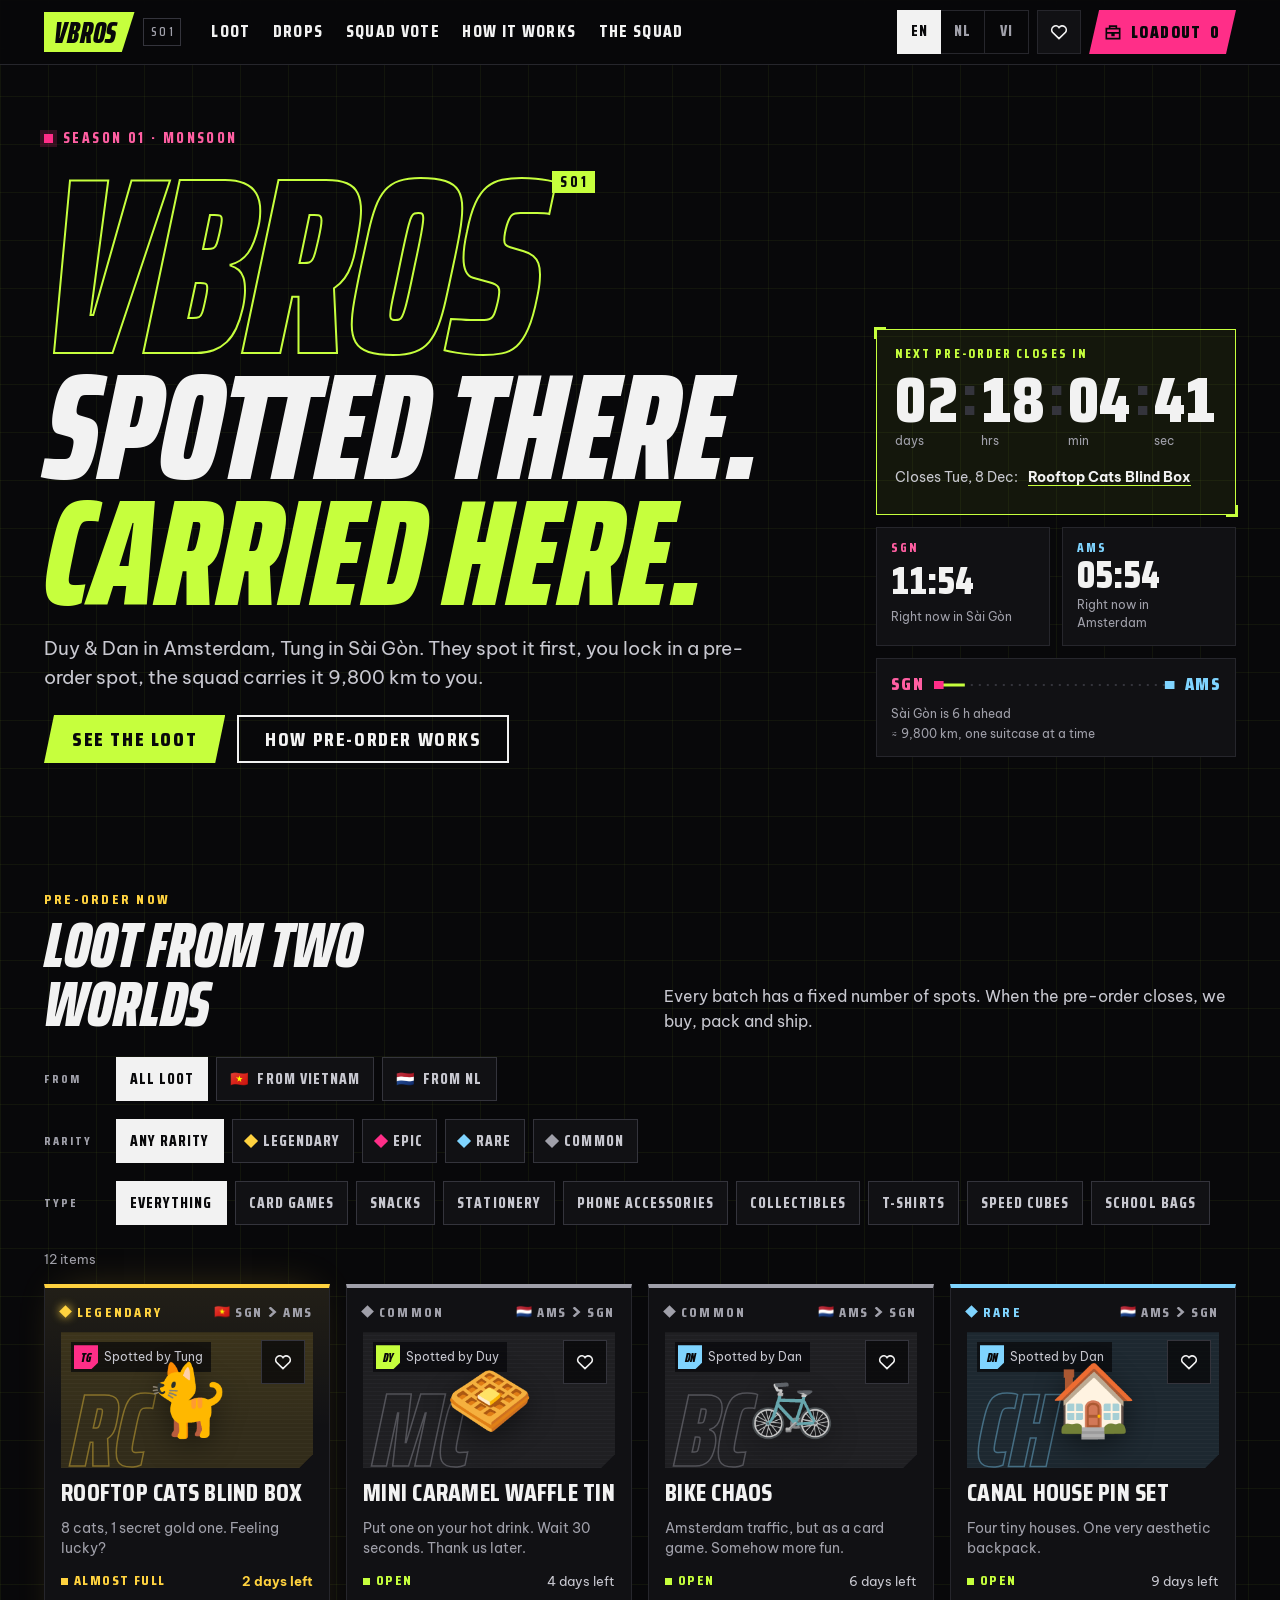
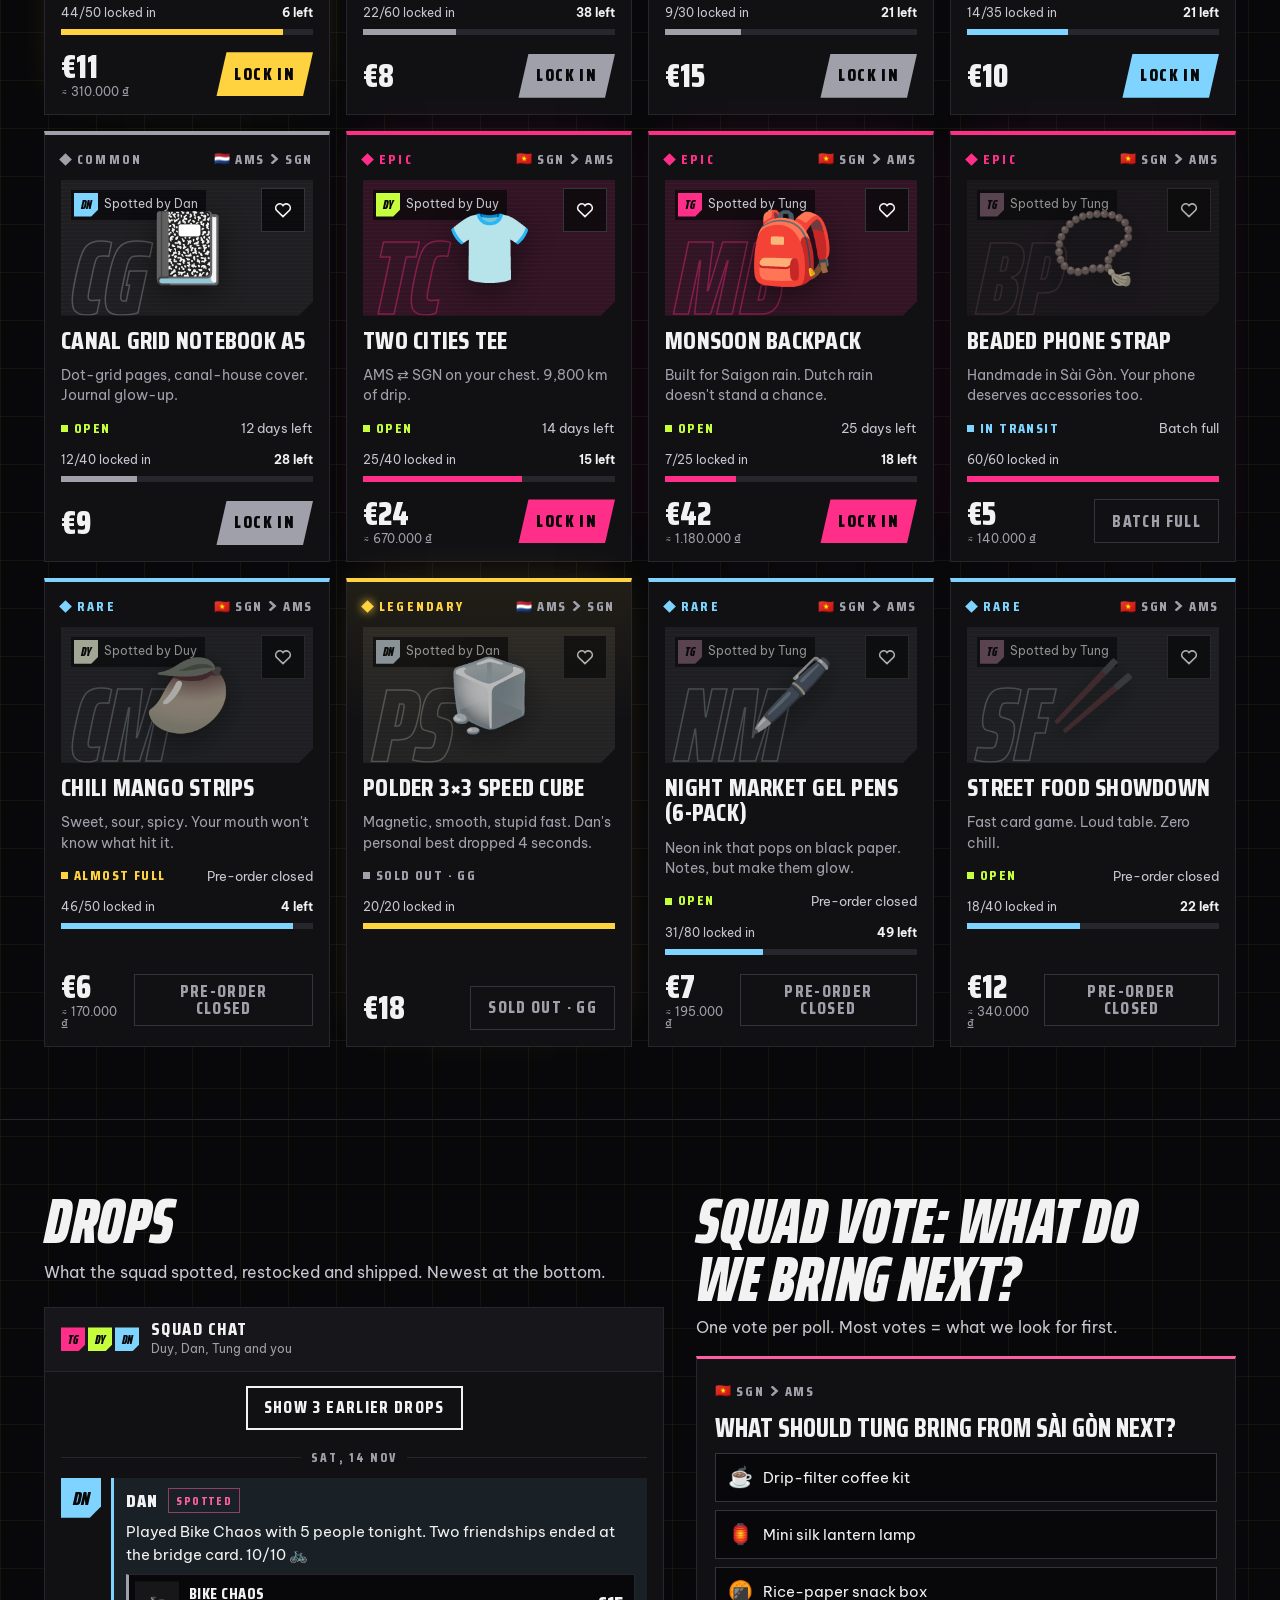
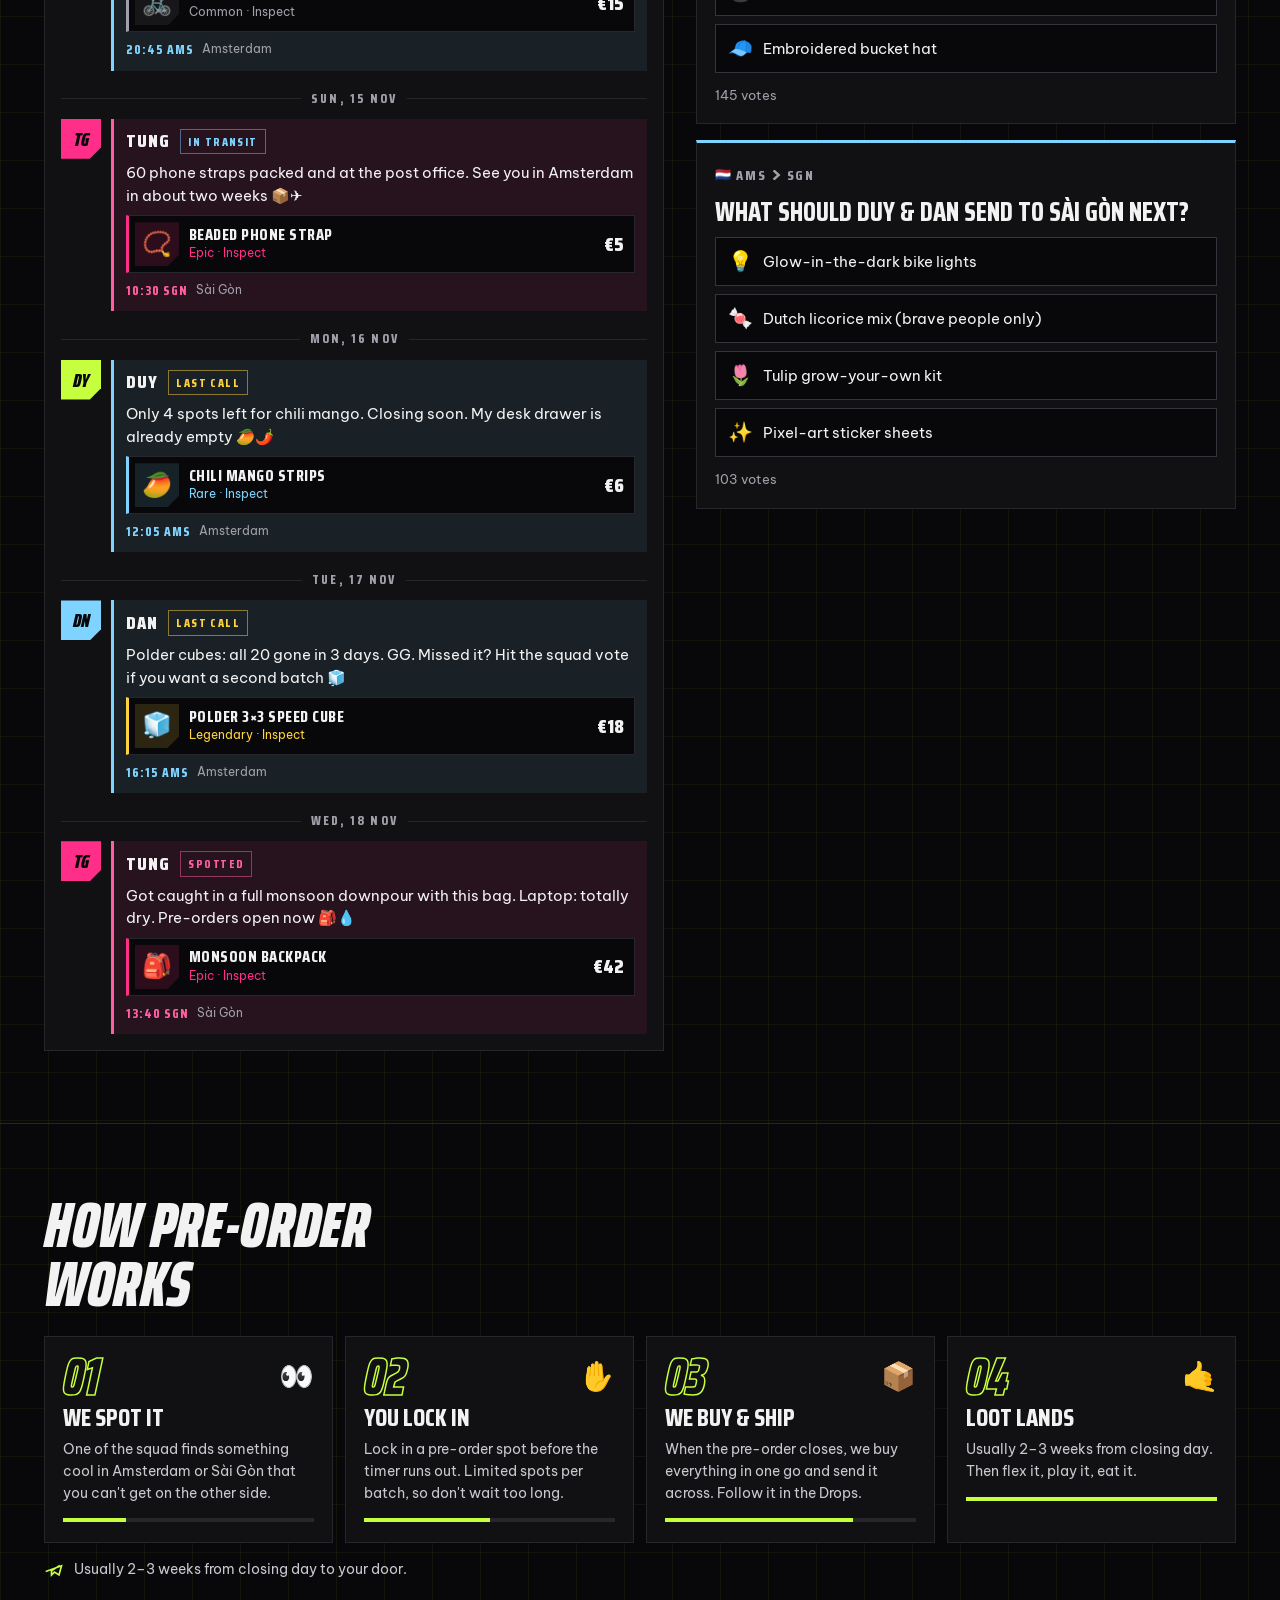
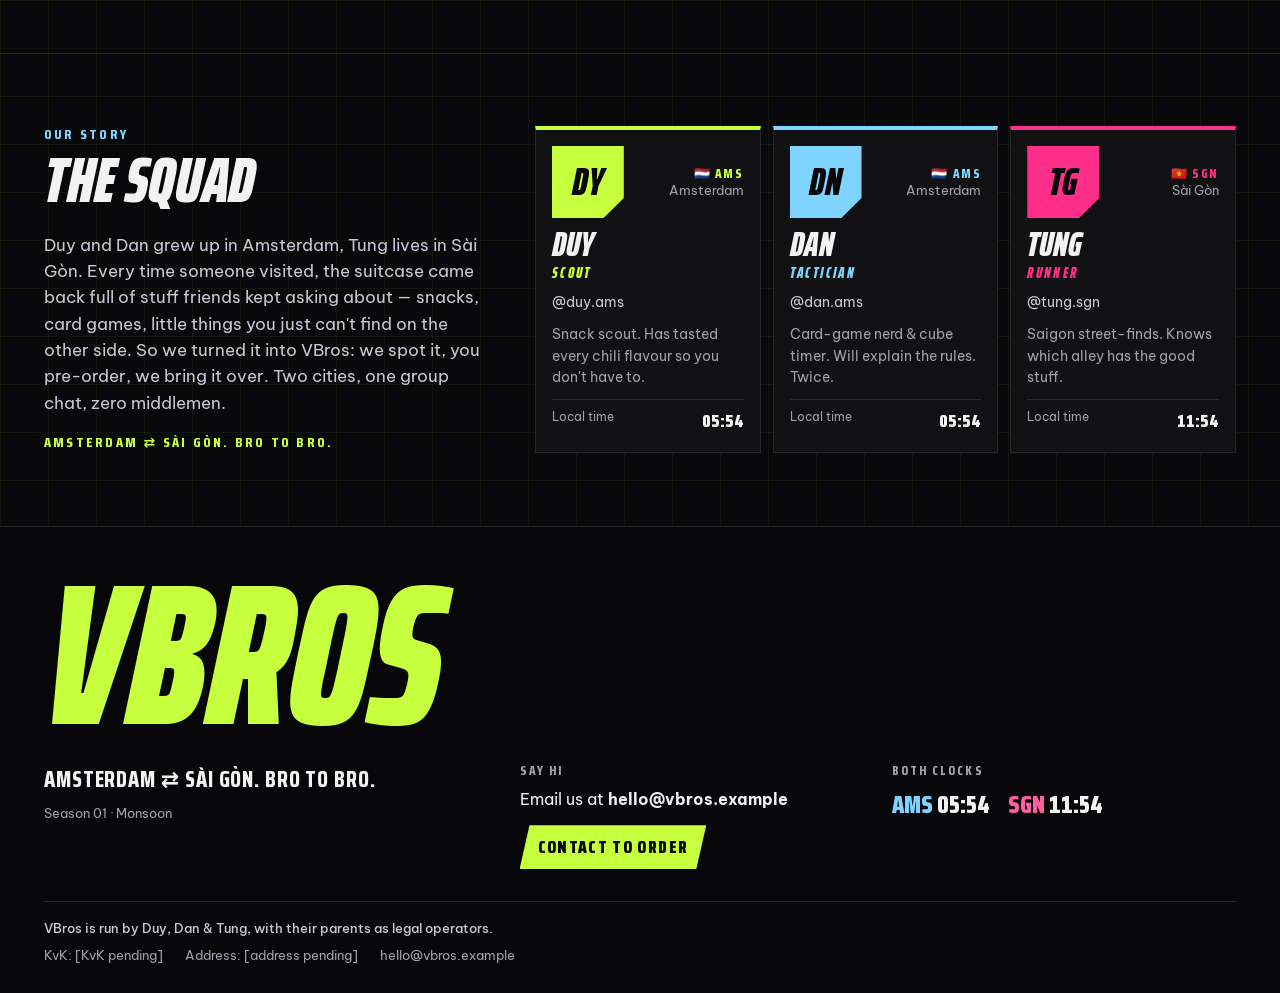
==== index.html @ ea18e2bb "VBros v2 preview site (Season Pass look) Single-page pre-order shop + drop feed + squad vote, EN/NL/" ====
<!doctype html>
<html lang="en">
<head>
<meta charset="utf-8">
<meta name="viewport" content="width=device-width, initial-scale=1">
<title>VBros — Spotted there. Carried here.</title>
<meta name="description" content="VBros: pre-order loot from Amsterdam and Sài Gòn. Bro to bro.">
<meta name="theme-color" content="#08080A">
<style>
/* ---------------------------------------------------------------------
   FONTS — embedded subsets (Latin + Vietnamese), no external requests.
   "Saira Condensed" = Saira variable font (google/fonts, OFL) instanced
   at width 75 (= Condensed): 600 / 800 / 900 upright + 900 real italic.
   Be Vietnam Pro 400 / 500 / 700 (google/fonts, OFL).
   --------------------------------------------------------------------- */
@font-face{font-family:"Saira Condensed";src:url([data-uri]) format("woff2");font-weight:600;font-style:normal;font-display:swap}
@font-face{font-family:"Saira Condensed";src:url([data-uri]) format("woff2");font-weight:800;font-style:normal;font-display:swap}
@font-face{font-family:"Saira Condensed";src:url([data-uri]) format("woff2");font-weight:900;font-style:normal;font-display:swap}
@font-face{font-family:"Saira Condensed";src:url([data-uri]) format("woff2");font-weight:900;font-style:italic;font-display:swap}
@font-face{font-family:"Be Vietnam Pro";src:url([data-uri]) format("woff2");font-weight:400;font-style:normal;font-display:swap}
@font-face{font-family:"Be Vietnam Pro";src:url([data-uri]) format("woff2");font-weight:500;font-style:normal;font-display:swap}
@font-face{font-family:"Be Vietnam Pro";src:url([data-uri]) format("woff2");font-weight:700;font-style:normal;font-display:swap}


/* ---------------------------------------------------------------------
   TOKENS — "Season Pass" HUD look
   --------------------------------------------------------------------- */
:root {
  --bg: #08080A;
  --panel: #111114;
  --panel-2: #17171B;
  --line: #26262C;
  --line-2: #34343C;
  --tx: #F2F2F2;
  --tx-2: #C8C8D0;
  --mut: #A0A0AA;
  --lime: #C6FF3D;
  --lime-2: #E4FF9E;
  --pink: #FF2E88;
  --pink-2: #FF5FA2;
  --sky: #7FD4FF;
  --yel: #FFD23F;
  /* rarity */
  --r-common: #A0A0AA;
  --r-rare: #7FD4FF;
  --r-epic: #FF2E88;
  --r-legendary: #FFD23F;
  /* cities */
  --sgn: #FF5FA2;
  --ams: #7FD4FF;

  --disp: "Saira Condensed", "Arial Narrow", "Roboto Condensed", system-ui, sans-serif;
  --body: "Be Vietnam Pro", system-ui, -apple-system, "Segoe UI", sans-serif;

  --cut: polygon(0 0, 100% 0, 100% calc(100% - 14px), calc(100% - 14px) 100%, 0 100%);
  --slant: polygon(10px 0, 100% 0, calc(100% - 10px) 100%, 0 100%);
  --wrap: 1240px;
  --pad: clamp(16px, 4vw, 24px);
}

/* ---------------------------------------------------------------------
   BASE
   --------------------------------------------------------------------- */
*, *::before, *::after { box-sizing: border-box; }
html { -webkit-text-size-adjust: 100%; scroll-behavior: smooth; scroll-padding-top: 120px; }
body {
  margin: 0; background-color: var(--bg); color: var(--tx);
  font-family: var(--body); font-size: 16px; line-height: 1.55;
  font-synthesis: none; /* never fake bold/italic */
  background-image:
    linear-gradient(rgba(198,255,61,.05) 1px, transparent 1px),
    linear-gradient(90deg, rgba(198,255,61,.05) 1px, transparent 1px);
  background-size: 48px 48px;
  overflow-x: hidden;
}
img, svg { display: block; max-width: 100%; }
h1, h2, h3, h4, p, ul, ol, figure { margin: 0; }
ul, ol { padding: 0; list-style: none; }
a { color: var(--lime); }
a:hover { color: var(--lime-2); }
button, input, select, textarea { font: inherit; color: inherit; }
button { cursor: pointer; }
[hidden] { display: none !important; }
:focus-visible { outline: 3px solid var(--lime); outline-offset: 3px; }
.sr-only { position: absolute !important; width: 1px; height: 1px; padding: 0; margin: -1px; overflow: hidden; clip: rect(0,0,0,0); white-space: nowrap; border: 0; }
.wrap { max-width: var(--wrap); margin: 0 auto; padding-left: var(--pad); padding-right: var(--pad); }
.ico { width: 20px; height: 20px; fill: none; stroke: currentColor; stroke-width: 2; stroke-linecap: square; stroke-linejoin: miter; flex: none; }
.emoji { font-family: "Apple Color Emoji", "Segoe UI Emoji", "Noto Color Emoji", sans-serif; font-style: normal; }

.disp { font-family: var(--disp); font-weight: 900; font-style: italic; text-transform: uppercase; line-height: .92; letter-spacing: -.005em; }
.lbl { font-family: var(--disp); font-weight: 800; font-size: 14px; letter-spacing: .16em; text-transform: uppercase; line-height: 1.2; }
.muted { color: var(--mut); }
.small { font-size: 13px; color: var(--mut); }

.skip { position: absolute; left: 12px; top: -60px; z-index: 100; background: var(--lime); color: var(--bg); padding: 10px 14px; font-family: var(--disp); font-weight: 800; text-transform: uppercase; letter-spacing: .08em; text-decoration: none; }
.skip:focus { top: 12px; }

/* ---------------------------------------------------------------------
   BUTTONS — slanted cut corners
   --------------------------------------------------------------------- */
.btn {
  --b: var(--lime); --bt: var(--bg);
  display: inline-flex; align-items: center; justify-content: center; gap: 8px;
  min-height: 48px; padding: 12px 28px; border: 0;
  background: var(--b); color: var(--bt); text-decoration: none;
  font-family: var(--disp); font-weight: 900; font-size: 20px; line-height: 1; letter-spacing: .08em; text-transform: uppercase;
  clip-path: var(--slant);
  transition: background-color .15s, transform .1s;
}
.btn:hover { background: var(--lime-2); color: var(--bt); }
.btn:active { transform: translateY(1px); }
.btn:focus-visible { clip-path: none; outline: 3px solid var(--tx); outline-offset: 3px; }
.btn--ghost { background: transparent; color: var(--tx); box-shadow: inset 0 0 0 2px var(--tx); clip-path: none; font-weight: 800; }
.btn--ghost:hover { background: var(--tx); color: var(--bg); }
.btn--pink { --b: var(--pink); }
.btn--pink:hover { background: var(--pink-2); }
.btn--sm { min-height: 44px; padding: 9px 18px; font-size: 17px; }
.btn--block { width: 100%; }
.btn[disabled] { background: transparent; color: var(--mut); box-shadow: inset 0 0 0 1px var(--line-2); clip-path: none; cursor: not-allowed; font-weight: 800; }
.btn.slap { animation: slap .32s ease-out; }
@keyframes slap { 0% { transform: scale(1); } 40% { transform: scale(.94) skewX(-4deg); } 100% { transform: scale(1); } }

.linkbtn { background: none; border: 0; padding: 4px 0; min-height: 44px; min-width: 44px; color: var(--tx-2); text-decoration: underline; text-underline-offset: 3px; font-size: 14px; }
.linkbtn:hover { color: var(--lime); }

.iconbtn { position: relative; display: inline-grid; place-items: center; width: 44px; height: 44px; padding: 0; border: 1px solid var(--line); background: var(--panel); color: var(--tx); }
.iconbtn:hover { border-color: var(--tx-2); }
.iconbtn .ico { width: 20px; height: 20px; }
.badge { position: absolute; top: -7px; right: -7px; min-width: 20px; height: 20px; padding: 0 5px; display: grid; place-items: center; background: var(--lime); color: var(--bg); font-family: var(--disp); font-weight: 900; font-size: 13px; line-height: 1; }
.badge[data-n="0"] { display: none; }
.badge.bump { animation: bump .35s ease-out; }
@keyframes bump { 40% { transform: scale(1.35); } }

/* ---------------------------------------------------------------------
   HEADER
   --------------------------------------------------------------------- */
.hdr { position: sticky; top: 0; z-index: 20; background: rgba(8,8,10,.92); border-bottom: 1px solid var(--line); -webkit-backdrop-filter: blur(8px); backdrop-filter: blur(8px); }
.hdr__row { display: flex; align-items: center; gap: 12px; min-height: 64px; }
.logo { display: flex; align-items: center; gap: 8px; min-height: 44px; text-decoration: none; color: var(--tx); flex: none; }
.logo__mark { background: var(--lime); color: var(--bg); font-family: var(--disp); font-weight: 900; font-style: italic; font-size: 30px; line-height: 1; padding: 6px 18px 4px 10px; clip-path: polygon(0 0, 100% 0, 86% 100%, 0 100%); letter-spacing: .01em; }
.logo__s { font-family: var(--disp); font-weight: 600; font-size: 13px; letter-spacing: .2em; color: var(--mut); border: 1px solid var(--line-2); padding: 3px 5px 2px 7px; }
.logo:hover { color: var(--tx); }
.logo:hover .logo__mark { background: var(--lime-2); }
.nav { display: none; gap: 10px; margin-left: 12px; font-family: var(--disp); font-weight: 800; font-size: 17px; letter-spacing: .08em; text-transform: uppercase; }
.nav a, .subnav a { display: inline-block; color: var(--tx); text-decoration: none; padding: 11px 6px 9px; border-bottom: 3px solid transparent; white-space: nowrap; }
.nav a:hover, .subnav a:hover { color: var(--lime); border-bottom-color: var(--lime); }
.tools { margin-left: auto; display: flex; align-items: center; gap: 8px; }
.lang { display: flex; }
.lang button { min-width: 44px; height: 44px; padding: 0 8px; border: 1px solid var(--line); background: transparent; color: var(--mut); font-family: var(--disp); font-weight: 800; font-size: 15px; letter-spacing: .06em; }
.lang button + button { border-left: 0; }
.lang button[aria-pressed="true"] { background: var(--tx); color: var(--bg); border-color: var(--tx); }
.lang button:hover:not([aria-pressed="true"]) { color: var(--tx); }
.loadout { position: relative; display: inline-flex; align-items: center; gap: 8px; height: 44px; padding: 0 16px 0 14px; border: 0; background: var(--pink); color: var(--bg); font-family: var(--disp); font-weight: 900; font-size: 17px; letter-spacing: .08em; text-transform: uppercase; clip-path: var(--slant); }
.loadout:hover { background: var(--pink-2); }
.loadout:focus-visible { clip-path: none; outline: 3px solid var(--tx); outline-offset: 3px; }
.loadout__lbl { display: none; }
.loadout__n { min-width: 1ch; font-variant-numeric: tabular-nums; }
.subnav { display: flex; gap: 8px; overflow-x: auto; padding: 0 calc(var(--pad) - 6px); border-top: 1px solid var(--line); font-family: var(--disp); font-weight: 800; font-size: 15px; letter-spacing: .08em; text-transform: uppercase; scrollbar-width: none; }
.subnav::-webkit-scrollbar { display: none; }
.subnav a { display: inline-block; padding: 11px 6px 9px; }
@media (max-width: 419px) { .logo__s { display: none; } .hdr__row { gap: 8px; } .tools { gap: 4px; } .lang button { min-width: 44px; padding: 0 4px; } .loadout { padding: 0 12px 0 12px; } .logo__mark { font-size: 27px; } }
@media (max-width: 374px) { .lang button { min-width: 38px; } }
@media (max-width: 359px) { .logo__mark { font-size: 24px; padding: 6px 14px 4px 8px; } .lang button { min-width: 34px; padding: 0 4px; font-size: 14px; } .iconbtn { width: 40px; } .loadout { padding: 0 10px; gap: 6px; } }
@media (min-width: 520px) { .loadout__lbl { display: inline; } }
@media (min-width: 1080px) { .nav { display: flex; } .subnav { display: none; } }

/* ---------------------------------------------------------------------
   HERO
   --------------------------------------------------------------------- */
.hero { position: relative; padding: clamp(28px, 6vw, 64px) 0 clamp(36px, 6vw, 56px); overflow: hidden; }
.hero__grid { display: grid; gap: 32px; align-items: end; }
.hero__main { position: relative; min-width: 0; display: flex; flex-direction: column; gap: 18px; }
.season { display: inline-flex; align-items: center; gap: 10px; color: var(--pink-2); font-size: 15px; }
.season__dot { width: 9px; height: 9px; background: var(--pink); flex: none; box-shadow: 0 0 0 4px rgba(255,46,136,.18); }
.hero__mark {
  position: relative; display: block; width: fit-content; margin: 4px 0 0; padding-right: .06em;
  font-family: var(--disp); font-weight: 900; font-style: italic; line-height: .78; letter-spacing: -.01em;
  font-size: clamp(104px, 34vw, 250px);
  color: transparent; -webkit-text-stroke: 2px var(--lime);
  user-select: none;
}
.hero__mark::after { /* small HUD tag glued to the wordmark */
  content: "S01"; position: absolute; top: .12em; left: calc(100% - .2em);
  font-size: 15px; font-style: normal; font-weight: 800; letter-spacing: .2em; line-height: 1;
  -webkit-text-stroke: 0; color: var(--bg); background: var(--lime); padding: 4px 6px 3px 8px;
}
.hero h1 { font-size: clamp(52px, 16.5vw, 150px); line-height: .84; margin-top: -0.12em; position: relative; }
.hero h1 span { display: block; }
.hero h1 .l2 { color: var(--lime); }
:lang(vi) .hero h1 { font-size: clamp(44px, 14.5vw, 116px); line-height: 1.14; margin-top: .1em; } /* room for stacked accents (Ầ, Ề) */
.hero__sub { max-width: 56ch; font-size: clamp(16px, 2.2vw, 19px); color: var(--tx-2); }
.hero__cta { display: flex; flex-wrap: wrap; gap: 12px; margin-top: 4px; }

/* HUD */
.hud { min-width: 0; display: grid; gap: 12px; }
.hud__box { position: relative; border: 1px solid var(--lime); background: rgba(198,255,61,.06); padding: 16px 18px 14px; display: grid; gap: 6px; }
.hud__box::before, .hud__box::after { content: ""; position: absolute; width: 12px; height: 12px; border: 3px solid var(--lime); }
.hud__box::before { top: -3px; left: -3px; border-right: 0; border-bottom: 0; }
.hud__box::after { bottom: -3px; right: -3px; border-left: 0; border-top: 0; }
.hud__lbl { color: var(--lime); font-size: 13px; }
.cd { display: flex; align-items: flex-start; gap: 4px; font-family: var(--disp); font-weight: 900; font-variant-numeric: tabular-nums; }
.cd__seg { display: grid; justify-items: start; }
.cd__n { font-size: clamp(46px, 13vw, 64px); line-height: 1; letter-spacing: .01em; }
.cd__u { font-family: var(--body); font-weight: 400; font-size: 12px; color: var(--mut); letter-spacing: 0; text-transform: lowercase; }
.cd__sep { font-size: clamp(40px, 11vw, 56px); line-height: 1; color: var(--line-2); }
.hud__for { display: flex; flex-wrap: wrap; align-items: center; gap: 4px 10px; font-size: 14px; color: var(--tx-2); }
.hud__for button { background: none; border: 0; padding: 0; min-height: 44px; color: var(--tx); font-weight: 700; text-decoration: underline; text-decoration-color: var(--lime); text-underline-offset: 3px; text-align: left; }
.hud__for button:hover { color: var(--lime); }
.clocks { display: grid; grid-template-columns: 1fr 1fr; gap: 12px; }
.clock { border: 1px solid var(--line); background: var(--panel); padding: 12px 14px; display: grid; gap: 0; }
.clock__code { font-size: 13px; }
.clock__t { font-family: var(--disp); font-weight: 900; font-size: 38px; line-height: 1.05; font-variant-numeric: tabular-nums; }
.clock__city { font-size: 12px; color: var(--mut); }
.clock--sgn .clock__code { color: var(--sgn); }
.clock--ams .clock__code { color: var(--ams); }
.route { border: 1px solid var(--line); background: var(--panel); padding: 12px 14px; display: grid; gap: 6px; }
.route__row { display: flex; align-items: center; gap: 10px; font-family: var(--disp); font-weight: 900; font-size: 18px; letter-spacing: .08em; }
.route svg { flex: 1; height: 16px; min-width: 0; overflow: visible; }
.route__pkt { animation: pkt 3.2s linear infinite; }
@keyframes pkt { from { stroke-dashoffset: 26; } to { stroke-dashoffset: -206; } }
.route__note { font-size: 12px; color: var(--mut); display: flex; flex-wrap: wrap; justify-content: space-between; gap: 2px 12px; }

@media (min-width: 960px) {
  .hero__grid { grid-template-columns: minmax(0, 1fr) 360px; gap: 48px; }
  .hud { padding-bottom: 6px; }
}

/* ---------------------------------------------------------------------
   SECTIONS
   --------------------------------------------------------------------- */
.sec { padding: clamp(40px, 7vw, 72px) 0; }
.sec + .sec { border-top: 1px solid var(--line); }
.sec__head { display: flex; flex-wrap: wrap; align-items: end; justify-content: space-between; gap: 10px 24px; margin-bottom: 22px; }
.sec__head h2 { font-size: clamp(40px, 8vw, 64px); max-width: 18ch; }
.sec__head p { max-width: 52ch; color: var(--tx-2); }
.sec__kicker { display: block; margin-bottom: 8px; }
:lang(vi) .sec__head h2 { line-height: 1.16; padding-top: .14em; }
:lang(vi) .card__title, :lang(vi) .step h3, :lang(vi) .line__name, :lang(vi) .player__name { line-height: 1.15; }

/* ---------------------------------------------------------------------
   FILTERS
   --------------------------------------------------------------------- */
.filters { display: grid; gap: 10px; margin-bottom: 18px; }
.frow { display: flex; align-items: center; gap: 8px; overflow-x: auto; padding: 2px 2px 6px; margin: 0 -2px; scrollbar-width: thin; scrollbar-color: var(--line-2) transparent; }
.frow__lbl { flex: none; color: var(--mut); font-size: 12px; min-width: 56px; }
@media (min-width: 640px) { .vis { height: 158px; } .frow__lbl { min-width: 64px; } }
.fbtn { flex: none; display: inline-flex; align-items: center; gap: 7px; min-height: 44px; padding: 6px 13px; border: 1px solid var(--line-2); background: var(--panel); color: var(--tx-2); font-family: var(--disp); font-weight: 800; font-size: 15px; letter-spacing: .07em; text-transform: uppercase; white-space: nowrap; }
.fbtn:hover { color: var(--tx); border-color: var(--mut); }
.fbtn[aria-pressed="true"] { background: var(--tx); border-color: var(--tx); color: var(--bg); }
.fbtn__gem { width: 10px; height: 10px; background: var(--rc, var(--mut)); transform: rotate(45deg); flex: none; }
.fbtn[data-r][aria-pressed="true"] { background: var(--rc); border-color: var(--rc); }
.fbtn[data-r][aria-pressed="true"] .fbtn__gem { background: var(--bg); }
.count { color: var(--mut); font-size: 13px; margin: 0 0 14px; }

/* ---------------------------------------------------------------------
   LOOT CARDS
   --------------------------------------------------------------------- */
.r-common { --rc: var(--r-common); --rt: rgba(160,160,170,.10); --rg: transparent; }
.r-rare { --rc: var(--r-rare); --rt: rgba(127,212,255,.12); --rg: transparent; }
.r-epic { --rc: var(--r-epic); --rt: rgba(255,46,136,.14); --rg: rgba(255,46,136,.16); }
.r-legendary { --rc: var(--r-legendary); --rt: rgba(255,210,63,.14); --rg: rgba(255,210,63,.22); }

.grid { display: grid; gap: 16px; grid-template-columns: repeat(auto-fill, minmax(min(100%, 272px), 1fr)); }
.card { position: relative; min-width: 0; display: flex; flex-direction: column; gap: 12px; padding: 16px; background: var(--panel); border: 1px solid var(--line); border-top: 4px solid var(--rc); box-shadow: 0 -10px 40px -18px var(--rg); }
.card.r-legendary { background: linear-gradient(180deg, rgba(255,210,63,.07), transparent 140px), var(--panel); }
.card__hd { display: flex; justify-content: space-between; align-items: center; gap: 8px; }
.tier { display: inline-flex; align-items: center; gap: 7px; color: var(--rc); font-size: 14px; }
.tier__gem { width: 9px; height: 9px; background: var(--rc); transform: rotate(45deg); }
.r-legendary .tier__gem { box-shadow: 0 0 10px var(--rc); }
.route-tag { display: inline-flex; align-items: center; gap: 5px; color: var(--mut); font-size: 14px; letter-spacing: .12em; }
.route-tag .ico { width: 10px; height: 10px; stroke-width: 3; }
.route-tag .emoji { font-size: 13px; letter-spacing: 0; }

.vis { position: relative; height: 136px; background: var(--rt); display: grid; place-items: center; clip-path: var(--cut); overflow: hidden; }
.vis::before { /* faint scanlines inside the slot */
  content: ""; position: absolute; inset: 0; background: repeating-linear-gradient(0deg, rgba(255,255,255,.025) 0 1px, transparent 1px 4px); pointer-events: none;
}
.vis__code { position: absolute; left: 10px; bottom: -14px; font-family: var(--disp); font-weight: 900; font-style: italic; font-size: 104px; line-height: 1; color: transparent; -webkit-text-stroke: 1.5px var(--rc); opacity: .4; pointer-events: none; }
.vis__emoji { position: relative; font-size: 70px; line-height: 1; filter: drop-shadow(0 8px 14px rgba(0,0,0,.45)); }
.vis__spot { position: absolute; left: 10px; top: 10px; display: inline-flex; align-items: center; gap: 6px; font-size: 12px; color: var(--tx-2); background: rgba(8,8,10,.72); padding: 3px 8px 3px 3px; }
.heart { position: absolute; top: 8px; right: 8px; width: 44px; height: 44px; display: grid; place-items: center; padding: 0; border: 1px solid var(--line-2); background: rgba(8,8,10,.78); color: var(--tx); }
.heart:hover { color: var(--pink-2); border-color: var(--pink-2); }
.heart[aria-pressed="true"] { color: var(--pink); border-color: var(--pink); }
.heart[aria-pressed="true"] .ico { fill: currentColor; }
.heart.slap { animation: bump .35s ease-out; }

.mono { display: inline-grid; place-items: center; width: 24px; height: 24px; background: var(--mc, var(--lime)); color: var(--bg); font-family: var(--disp); font-weight: 900; font-style: italic; font-size: 13px; line-height: 1; clip-path: polygon(0 0, 100% 0, 100% 72%, 72% 100%, 0 100%); flex: none; }
.mono--md { width: 40px; height: 40px; font-size: 20px; }
.mono--lg { width: 72px; height: 72px; font-size: 38px; }
.m-duy { --mc: var(--lime); } .m-dan { --mc: var(--sky); } .m-tung { --mc: var(--pink); }

.card__title { font-family: var(--disp); font-weight: 800; font-size: 25px; line-height: 1.02; text-transform: uppercase; letter-spacing: .01em; }
.card__title button { background: none; border: 0; padding: 0; text-align: left; color: var(--tx); font: inherit; text-transform: inherit; letter-spacing: inherit; }
.card__title button:hover { color: var(--rc); }
.card__title button::after { content: ""; position: absolute; inset: 0; z-index: 0; } /* whole card opens the modal */
.card .vis { z-index: 1; cursor: pointer; } /* clip-path makes .vis its own stacking context: lift it above the stretched title link */
.card .btn { position: relative; z-index: 1; }
.card__hype { font-size: 14px; color: var(--mut); line-height: 1.45; }
.statline { display: flex; justify-content: space-between; align-items: center; gap: 8px; font-size: 13px; color: var(--tx-2); }
.st { display: inline-flex; align-items: center; gap: 6px; font-family: var(--disp); font-weight: 800; font-size: 14px; letter-spacing: .1em; text-transform: uppercase; }
.st::before { content: ""; width: 7px; height: 7px; background: currentColor; }
.st--open { color: var(--lime); }
.st--almost { color: var(--yel); }
.st--shipping { color: var(--sky); }
.st--soldout { color: var(--mut); }
.left--soon { color: var(--yel); font-weight: 700; }
.bar { height: 6px; background: var(--line); position: relative; }
.bar__f { position: absolute; inset: 0 auto 0 0; background: var(--rc, var(--lime)); }
.spots { display: grid; gap: 6px; }
.spots__txt { display: flex; justify-content: space-between; gap: 8px; font-size: 12px; color: var(--tx-2); }
.spots__txt b { color: var(--tx); font-weight: 700; }
.card__buy { margin-top: auto; display: flex; justify-content: space-between; align-items: center; gap: 10px; padding-top: 4px; }
.price { display: grid; line-height: 1; }
.price__eur { font-family: var(--disp); font-weight: 900; font-size: 32px; line-height: 1; }
.price__vnd { font-size: 12px; color: var(--mut); margin-top: 3px; }
.card .btn:not([disabled]) { --b: var(--rc); }
.card .btn:not([disabled]):hover { filter: brightness(1.12); background: var(--rc); }
.card.is-out .vis { filter: grayscale(.85); opacity: .7; }
.empty-grid { grid-column: 1 / -1; padding: 28px; border: 1px dashed var(--line-2); color: var(--tx-2); }

/* ---------------------------------------------------------------------
   DROPS (squad chat, HUD style) + POLLS
   --------------------------------------------------------------------- */
.duo { display: grid; gap: 40px; }
@media (min-width: 980px) { .duo { grid-template-columns: minmax(0, 1.15fr) minmax(0, 1fr); gap: 32px; align-items: start; } #polls { position: sticky; top: 90px; } }
.pane { background: var(--panel); border: 1px solid var(--line); }
.pane__hd { display: flex; align-items: center; gap: 12px; padding: 12px 16px; border-bottom: 1px solid var(--line); background: var(--panel-2); }
.pane__hd .mono + .mono { margin-left: 3px; }
.pane__title { font-family: var(--disp); font-weight: 800; font-size: 18px; letter-spacing: .08em; text-transform: uppercase; line-height: 1.1; }
.pane__sub { font-size: 12px; color: var(--mut); }
.feed { padding: 8px 16px 16px; display: grid; gap: 10px; }
.daysep { display: flex; align-items: center; gap: 10px; color: var(--mut); font-family: var(--disp); font-weight: 800; font-size: 13px; letter-spacing: .16em; text-transform: uppercase; padding-top: 8px; }
.daysep::before, .daysep::after { content: ""; flex: 1; height: 1px; background: var(--line); }
.msg { display: grid; grid-template-columns: 40px minmax(0, 1fr); gap: 10px; align-items: start; }
.msg__body { border-left: 3px solid var(--cc); background: var(--ct); padding: 10px 12px; display: grid; gap: 8px; min-width: 0; }
.msg--sgn { --cc: var(--sgn); --ct: rgba(255,46,136,.09); }
.msg--ams { --cc: var(--ams); --ct: rgba(127,212,255,.08); }
.msg__meta { display: flex; flex-wrap: wrap; align-items: center; gap: 4px 10px; }
.msg__who { font-family: var(--disp); font-weight: 900; font-size: 18px; letter-spacing: .06em; text-transform: uppercase; line-height: 1; }
.tagchip { font-family: var(--disp); font-weight: 800; font-size: 12px; letter-spacing: .12em; text-transform: uppercase; padding: 3px 7px 2px; border: 1px solid var(--line-2); color: var(--tx-2); }
.tag--just-landed { color: var(--lime); border-color: rgba(198,255,61,.5); }
.tag--last-call { color: var(--yel); border-color: rgba(255,210,63,.5); }
.tag--spotted { color: var(--pink-2); border-color: rgba(255,95,162,.5); }
.tag--restock, .tag--shipping { color: var(--sky); border-color: rgba(127,212,255,.45); }
.msg__text { font-size: 15px; line-height: 1.5; overflow-wrap: anywhere; }
.msg__when { font-size: 12px; color: var(--mut); display: flex; flex-wrap: wrap; gap: 2px 8px; }
.msg__when b { font-family: var(--disp); font-weight: 800; font-size: 13px; letter-spacing: .08em; color: var(--cc); }
.feed__more { text-align: center; padding-top: 6px; }
.mini { display: grid; grid-template-columns: 44px minmax(0, 1fr) auto; align-items: center; gap: 10px; width: 100%; text-align: left; padding: 6px 10px 6px 6px; background: var(--bg); border: 1px solid var(--line); border-left: 3px solid var(--rc); color: var(--tx); }
.mini:hover { border-color: var(--rc); }
.mini__vis { width: 44px; height: 44px; display: grid; place-items: center; background: var(--rt); font-size: 24px; clip-path: polygon(0 0, 100% 0, 100% 74%, 74% 100%, 0 100%); }
.mini__txt { display: grid; min-width: 0; }
.mini__name { font-family: var(--disp); font-weight: 800; font-size: 16px; letter-spacing: .03em; text-transform: uppercase; line-height: 1.15; overflow: hidden; overflow-wrap: break-word; display: -webkit-box; -webkit-box-orient: vertical; -webkit-line-clamp: 2; }
.mini__go { font-size: 12px; color: var(--rc); }
.mini__price { font-family: var(--disp); font-weight: 900; font-size: 20px; }

.polls { display: grid; gap: 16px; }
.poll { padding: 18px; display: grid; gap: 12px; border-top: 3px solid var(--pc, var(--pink)); }
.poll[data-dir="VN"] { --pc: var(--sgn); }
.poll[data-dir="NL"] { --pc: var(--ams); }
.poll__q { font-family: var(--disp); font-weight: 800; font-size: 26px; line-height: 1.05; text-transform: uppercase; }
:lang(vi) .poll__q { line-height: 1.15; }
.poll__opts { display: grid; gap: 8px; }
.opt { position: relative; display: grid; grid-template-columns: auto minmax(0, 1fr) auto; align-items: center; gap: 10px; min-height: 48px; padding: 8px 12px; background: var(--bg); border: 1px solid var(--line-2); color: var(--tx); text-align: left; overflow: hidden; }
.opt:hover:not([aria-disabled="true"]) { border-color: var(--lime); }
.opt[aria-disabled="true"] { cursor: default; }
.opt__bar { position: absolute; left: 0; bottom: 0; height: 4px; width: 0; background: var(--line-2); transition: width .7s cubic-bezier(.2,.8,.2,1); }
.opt.is-mine { border-color: var(--lime); }
.opt.is-mine .opt__bar { background: var(--lime); }
.opt__emoji { font-size: 20px; position: relative; }
.opt__label { position: relative; font-size: 15px; }
.opt__pct { position: relative; font-family: var(--disp); font-weight: 900; font-size: 20px; opacity: 0; }
.is-voted .opt__pct { opacity: 1; }
.opt.is-mine .opt__pct { color: var(--lime); }
.opt__mine { font-size: 12px; color: var(--lime); }
.poll__foot { display: flex; flex-wrap: wrap; justify-content: space-between; gap: 4px 12px; font-size: 13px; color: var(--mut); }
.poll__thanks { color: var(--lime); font-weight: 700; }
.poll__intro { color: var(--tx-2); margin: -8px 0 16px; max-width: 52ch; }

/* ---------------------------------------------------------------------
   HOW IT WORKS (a real sequence → numbered)
   --------------------------------------------------------------------- */
.steps { display: grid; gap: 12px; counter-reset: s; }
@media (min-width: 640px) { .steps { grid-template-columns: repeat(2, minmax(0, 1fr)); } }
@media (min-width: 1040px) { .steps { grid-template-columns: repeat(4, minmax(0, 1fr)); } }
.step { position: relative; background: var(--panel); border: 1px solid var(--line); padding: 18px 18px 20px; display: grid; gap: 8px; align-content: start; }
.step__top { display: flex; align-items: center; justify-content: space-between; }
.step__n { font-family: var(--disp); font-weight: 900; font-style: italic; font-size: 54px; line-height: .8; color: transparent; -webkit-text-stroke: 1.5px var(--lime); }
.step__emoji { font-size: 28px; }
.step h3 { font-family: var(--disp); font-weight: 800; font-size: 24px; text-transform: uppercase; line-height: 1.05; }
.step p { font-size: 14px; color: var(--tx-2); }
.step .bar { margin-top: 6px; height: 4px; }
.steps-note { margin-top: 16px; display: flex; align-items: center; gap: 10px; color: var(--tx-2); font-size: 14px; }
.steps-note .ico { color: var(--lime); }

/* ---------------------------------------------------------------------
   SQUAD
   --------------------------------------------------------------------- */
.squad { display: grid; gap: 28px; }
@media (min-width: 980px) { .squad { grid-template-columns: minmax(0, .9fr) minmax(0, 1.4fr); gap: 40px; align-items: start; } }
.story__text { color: var(--tx-2); font-size: 17px; max-width: 58ch; }
.story__sig { margin-top: 18px; display: inline-flex; align-items: center; gap: 10px; color: var(--lime); }
.players { display: grid; gap: 12px; }
@media (min-width: 640px) { .players { grid-template-columns: repeat(3, minmax(0, 1fr)); } }
.player { position: relative; background: var(--panel); border: 1px solid var(--line); border-top: 4px solid var(--mc); padding: 16px; display: grid; gap: 10px; align-content: start; }
.player__hd { display: flex; justify-content: space-between; align-items: center; gap: 8px; }
.player__city { display: grid; justify-items: end; text-align: right; font-size: 13px; color: var(--mut); line-height: 1.35; }
.player__city b { font-family: var(--disp); font-weight: 800; letter-spacing: .12em; color: var(--mc); }
.player__name { font-family: var(--disp); font-weight: 900; font-style: italic; font-size: 34px; line-height: .95; text-transform: uppercase; }
.player__role { color: var(--mc); display: block; font-size: 15px; margin-top: 4px; font-weight: 900; }
.player__handle { font-size: 14px; color: var(--tx-2); }
.player__bio { font-size: 14px; color: var(--mut); }
.player__time { display: flex; justify-content: space-between; font-size: 12px; color: var(--mut); border-top: 1px solid var(--line); padding-top: 8px; }
.player__time b { font-family: var(--disp); font-weight: 900; font-size: 18px; color: var(--tx); font-variant-numeric: tabular-nums; }

/* ---------------------------------------------------------------------
   FOOTER
   --------------------------------------------------------------------- */
.ftr { border-top: 1px solid var(--line); background: rgba(8,8,10,.94); padding: 48px 0 28px; }
.ftr__mark { font-family: var(--disp); font-weight: 900; font-style: italic; font-size: clamp(80px, 22vw, 200px); line-height: .8; color: var(--lime); letter-spacing: -.01em; }
.ftr__grid { display: grid; gap: 28px; margin-top: 28px; }
@media (min-width: 820px) { .ftr__grid { grid-template-columns: 1.3fr 1fr 1fr; } }
.ftr h3 { margin-bottom: 8px; color: var(--mut); font-size: 13px; }
.ftr__tag { font-family: var(--disp); font-weight: 800; font-size: 22px; text-transform: uppercase; letter-spacing: .04em; }
.ftr__clock { display: flex; gap: 18px; font-family: var(--disp); font-weight: 900; font-size: 24px; font-variant-numeric: tabular-nums; }
.ftr__clock .c-sgn { color: var(--sgn); } .ftr__clock .c-ams { color: var(--ams); }
.ftr__legal { margin-top: 32px; padding-top: 16px; border-top: 1px solid var(--line); display: flex; flex-wrap: wrap; gap: 6px 22px; font-size: 13px; color: var(--mut); }
.ftr__legal strong { color: var(--tx-2); font-weight: 500; flex-basis: 100%; }
.mail { color: var(--tx); font-weight: 700; overflow-wrap: anywhere; }

/* ---------------------------------------------------------------------
   LAYERS (drawers + modals)
   --------------------------------------------------------------------- */
.layer { position: fixed; inset: 0; z-index: 50; display: none; }
.layer.is-open { display: block; }
.layer__scrim { position: absolute; inset: 0; background: rgba(4,4,6,.78); animation: fade .2s ease-out; }
@keyframes fade { from { opacity: 0; } }
.drawer { position: absolute; top: 0; right: 0; bottom: 0; width: min(440px, 100%); display: flex; flex-direction: column; background: var(--panel); border-left: 1px solid var(--line); border-top: 4px solid var(--pink); animation: slidein .25s cubic-bezier(.2,.8,.2,1); }
#L-wish .drawer { border-top-color: var(--pink-2); }
@keyframes slidein { from { transform: translateX(40px); opacity: 0; } }
.modal { position: absolute; left: 50%; top: 50%; transform: translate(-50%, -50%); width: min(920px, calc(100% - 24px)); max-height: calc(100% - 24px); display: flex; flex-direction: column; background: var(--panel); border: 1px solid var(--line); border-top: 4px solid var(--lime); animation: pop .22s cubic-bezier(.2,.8,.2,1); }
.modal--narrow { width: min(560px, calc(100% - 24px)); }
@keyframes pop { from { opacity: 0; transform: translate(-50%, calc(-50% + 14px)); } }
@media (max-width: 640px) {
  .modal { left: 0; right: 0; top: auto; bottom: 0; transform: none; width: 100%; max-height: 94%; animation: up .25s cubic-bezier(.2,.8,.2,1); }
  @keyframes up { from { transform: translateY(30px); opacity: 0; } }
}
.panel__head { display: flex; justify-content: space-between; align-items: center; gap: 12px; padding: 14px 16px; border-bottom: 1px solid var(--line); }
.panel__head h2 { font-size: 34px; }
:lang(vi) .panel__head h2 { line-height: 1.16; }
.panel__body { flex: 1; overflow-y: auto; padding: 16px; overscroll-behavior: contain; }
.panel__foot { padding: 14px 16px 18px; border-top: 1px solid var(--line); display: grid; gap: 10px; }

/* product modal */
.pm { display: grid; }
@media (min-width: 760px) { .pm { grid-template-columns: minmax(0, 1fr) minmax(0, 1.1fr); } }
.pm .vis { height: 100%; min-height: 240px; clip-path: none; }
.pm .vis__emoji { font-size: 120px; }
.pm .vis__code { font-size: 200px; bottom: -30px; }
.pm__info { padding: 18px; display: grid; gap: 12px; align-content: start; }
.pm__top { display: flex; justify-content: space-between; align-items: center; gap: 8px; }
.pm__name { font-size: clamp(36px, 7vw, 52px); }
:lang(vi) .pm__name { line-height: 1.16; }
.pm__hype { color: var(--rc); font-weight: 700; }
.pm__desc { color: var(--tx-2); font-size: 15px; }
.pm__row { display: flex; flex-wrap: wrap; justify-content: space-between; align-items: end; gap: 12px; }
.pm__actions { display: flex; flex-wrap: wrap; gap: 10px; }
.pm__spotted { display: flex; align-items: center; gap: 10px; padding-top: 12px; border-top: 1px solid var(--line); font-size: 14px; }
.closes { display: flex; flex-wrap: wrap; justify-content: space-between; gap: 2px 12px; font-size: 13px; color: var(--tx-2); }
.note { padding: 10px 12px; background: rgba(198,255,61,.07); border-left: 3px solid var(--lime); font-size: 14px; color: var(--tx-2); }
.note--sky { background: rgba(127,212,255,.08); border-left-color: var(--sky); }
.note--yel { background: rgba(255,210,63,.08); border-left-color: var(--yel); }

/* cart lines */
.line { display: grid; grid-template-columns: 52px minmax(0, 1fr) auto; gap: 6px 12px; padding: 12px 0; border-bottom: 1px solid var(--line); align-items: start; }
.line .mini__vis { width: 52px; height: 52px; font-size: 28px; }
.line__name { font-family: var(--disp); font-weight: 800; font-size: 19px; text-transform: uppercase; line-height: 1.05; }
.line__meta { font-size: 12px; color: var(--mut); margin-top: 3px; display: flex; flex-wrap: wrap; gap: 4px 10px; align-items: center; }
.line__price { font-family: var(--disp); font-weight: 900; font-size: 20px; }
.line__ctrl { grid-column: 2 / -1; display: flex; flex-wrap: wrap; justify-content: space-between; align-items: center; gap: 8px; }
.qty { display: inline-flex; border: 1px solid var(--line-2); }
.qty button { width: 44px; height: 44px; border: 0; background: var(--bg); font-size: 20px; line-height: 1; }
.qty button:hover:not(:disabled) { background: var(--line); }
.qty button:disabled { color: var(--line-2); cursor: not-allowed; }
.qty output { min-width: 40px; display: grid; place-items: center; font-family: var(--disp); font-weight: 900; font-size: 18px; border-left: 1px solid var(--line-2); border-right: 1px solid var(--line-2); }
.sum { display: grid; gap: 6px; }
.sum__row { display: flex; justify-content: space-between; gap: 12px; font-size: 14px; color: var(--tx-2); }
.sum__row--total { color: var(--tx); font-family: var(--disp); font-weight: 900; font-size: 24px; text-transform: uppercase; letter-spacing: .03em; padding-top: 6px; border-top: 1px solid var(--line); }
.emptyst { display: grid; justify-items: center; text-align: center; gap: 14px; padding: 28px 8px; color: var(--tx-2); }
.emptyst h3 { font-family: var(--disp); font-weight: 800; font-size: 24px; text-transform: uppercase; color: var(--tx); }
.emptyst svg { width: 100%; max-width: 220px; }

/* forms */
.co { display: grid; gap: 22px; }
@media (min-width: 820px) { .co { grid-template-columns: minmax(0, 1.4fr) minmax(0, 1fr); align-items: start; } .co__side { position: sticky; top: 0; } }
.form { display: grid; gap: 18px; }
.fset { border: 0; padding: 0; margin: 0; display: grid; gap: 10px; min-width: 0; }
.fset legend { font-family: var(--disp); font-weight: 800; font-size: 20px; text-transform: uppercase; letter-spacing: .06em; margin-bottom: 8px; padding: 0; color: var(--lime); }
.fields { display: grid; gap: 12px; }
@media (min-width: 520px) { .fields--2 { grid-template-columns: 1fr 1fr; } .f--wide { grid-column: 1 / -1; } }
.f { display: grid; gap: 5px; min-width: 0; }
.f label { font-size: 13px; font-weight: 500; color: var(--tx-2); }
.f input, .f select, .f textarea { width: 100%; min-height: 46px; padding: 10px 12px; background: var(--bg); border: 1px solid var(--line-2); border-radius: 0; color: var(--tx); font-size: 16px; }
.f textarea { min-height: 96px; resize: vertical; }
.f select { appearance: none; background-image: linear-gradient(45deg, transparent 50%, var(--tx-2) 50%), linear-gradient(135deg, var(--tx-2) 50%, transparent 50%); background-position: calc(100% - 18px) 50%, calc(100% - 13px) 50%; background-size: 5px 5px; background-repeat: no-repeat; padding-right: 36px; }
.f input:focus, .f select:focus, .f textarea:focus { outline: 2px solid var(--lime); outline-offset: 0; border-color: var(--lime); }
.f input[aria-invalid="true"] { border-color: var(--pink); }
.f__err { font-size: 13px; color: var(--pink-2); min-height: 0; }
.f__err:empty { display: none; }
.radios { display: grid; gap: 8px; }
.radio { display: grid; grid-template-columns: auto minmax(0, 1fr) auto; align-items: center; gap: 10px; padding: 10px 12px; border: 1px solid var(--line-2); background: var(--bg); cursor: pointer; }
.radio:has(input:checked) { border-color: var(--lime); background: rgba(198,255,61,.05); }
.radio input { accent-color: var(--lime); width: 18px; height: 18px; margin: 0; }
.radio__main { display: grid; }
.radio__main b { font-weight: 500; font-size: 15px; }
.radio__main small { font-size: 12px; color: var(--mut); }
.radio__price { font-family: var(--disp); font-weight: 900; font-size: 18px; }
.soon { font-family: var(--disp); font-weight: 800; font-size: 12px; letter-spacing: .12em; text-transform: uppercase; color: var(--yel); border: 1px solid rgba(255,210,63,.45); padding: 3px 7px 2px; }
.paygroup { display: grid; gap: 8px; }
.paygroup h4 { font-size: 13px; color: var(--mut); font-weight: 500; }
.co__side { background: var(--bg); border: 1px solid var(--line); padding: 16px; display: grid; gap: 12px; }
.co__side h3 { font-family: var(--disp); font-weight: 800; font-size: 20px; text-transform: uppercase; letter-spacing: .06em; }
.co__item { display: flex; justify-content: space-between; gap: 10px; font-size: 14px; padding: 4px 0; }
.preview-pill { display: inline-flex; align-self: start; justify-self: start; align-items: center; gap: 8px; padding: 5px 10px 4px; background: var(--yel); color: var(--bg); font-family: var(--disp); font-weight: 900; font-size: 15px; letter-spacing: .08em; text-transform: uppercase; clip-path: var(--slant); padding-left: 14px; padding-right: 14px; }
.parent { display: flex; gap: 10px; align-items: flex-start; padding: 10px 12px; border: 1px dashed var(--line-2); font-size: 14px; color: var(--tx-2); }
.parent .ico { color: var(--sky); margin-top: 2px; }

/* confirmation */
.conf { padding: 4px 18px 22px; display: grid; gap: 14px; justify-items: start; }
.conf h2 { font-size: clamp(40px, 9vw, 56px); }
.code { font-family: var(--disp); font-weight: 900; font-size: 30px; letter-spacing: .08em; color: var(--lime); }
.track { display: grid; grid-template-columns: repeat(4, minmax(0, 1fr)); gap: 4px; width: 100%; }
.track li { display: grid; gap: 6px; font-size: 12px; color: var(--mut); }
.track li::before { content: ""; height: 6px; background: var(--line); }
.track li.is-on { color: var(--lime); font-weight: 700; }
.track li.is-on::before { background: var(--lime); }

.toasts { position: fixed; left: 50%; top: 14px; transform: translateX(-50%); z-index: 80; display: grid; gap: 8px; width: max-content; max-width: calc(100% - 24px); pointer-events: none; }
.toast { display: flex; align-items: center; gap: 10px; background: var(--panel-2); color: var(--tx); border: 1px solid var(--line-2); border-left: 4px solid var(--lime); padding: 11px 16px; font-weight: 700; font-size: 14px; box-shadow: 0 12px 30px rgba(0,0,0,.55); animation: toast 2.6s ease forwards; }
.toast::before { content: ""; width: 8px; height: 8px; background: var(--lime); transform: rotate(45deg); flex: none; }
@keyframes toast { 0% { opacity: 0; transform: translateY(-10px); } 10%, 85% { opacity: 1; transform: none; } 100% { opacity: 0; } }

@media (prefers-reduced-motion: reduce) {
  html { scroll-behavior: auto; }
  *, *::before, *::after { animation: none !important; transition: none !important; }
}
</style>
</head>
<body>
<svg width="0" height="0" style="position:absolute" aria-hidden="true" focusable="false">
  <!-- UI icons: 2px square-cap strokes on a 24px grid -->
  <symbol id="i-heart" viewBox="0 0 24 24"><path d="M12 20 4.2 12.3A4.6 4.6 0 0 1 12 6.6a4.6 4.6 0 0 1 7.8 5.7Z"/></symbol>
  <symbol id="i-pack" viewBox="0 0 24 24"><path d="M4 8h16v12H4zM8 8V5h8v3M4 13h16M11 13v3h2v-3"/></symbol>
  <symbol id="i-x" viewBox="0 0 24 24"><path d="M6 6l12 12M18 6 6 18"/></symbol>
  <symbol id="i-chev" viewBox="0 0 12 12"><path d="M3 1.5 8 6l-5 4.5"/></symbol>
  <symbol id="i-swap" viewBox="0 0 24 24"><path d="M4 8h15l-4-4M20 16H5l4 4"/></symbol>
  <symbol id="i-plane" viewBox="0 0 24 24"><path d="M3 13.5 21 7l-3 11-5.5-3.5L9 18v-5l9-6"/></symbol>
  <symbol id="i-shield" viewBox="0 0 24 24"><path d="M12 3 5 6v6c0 4 3 7 7 9 4-2 7-5 7-9V6Z M9 12l2 2 4-4"/></symbol>
</svg>

<!-- =====================================================================
     VBROS DATA — pasted verbatim from content/data.js.
     Bros: THIS is the block to edit (products, drops, polls, texts).
     ===================================================================== -->
<script id="vbro-data">
/* =====================================================================
   VBROS DATA FILE  —  the ONE place for all products, drops, polls & texts
   (Season 01 · Monsoon  —  "Loot from two worlds")
   =====================================================================

   Hey bro 👋  This file is the brain of the website.
   Change something here, save, refresh the page — done.

   HOW THIS FILE WORKS
   -------------------
   • Everything lives inside  window.VBRO_DATA = { ... };
     (yes, the code name is still VBRO_DATA without the S — don't rename
      it, the website looks for exactly that name. The BRAND is VBros.)
   • It has 6 sections:  meta, founders, products, drops, polls, ui
   • Almost every text exists 3 times:  { en: "...", nl: "...", vi: "..." }
       en = English (default), nl = Dutch, vi = Vietnamese
     ALWAYS fill in all three. If you don't know one yet, copy the
     English text in there for now — better than leaving it empty.

   GOLDEN RULES (so the site doesn't break)
   ----------------------------------------
   1. Text goes between "double quotes". Need a quote inside? Use ’ or \"
   2. Every item in a list ends with a comma  ,   (the last one may too)
   3. Every {  needs a matching  }   and every [  a matching  ]
   4. Dates look like  "2026-12-01"  (year-month-day)
      Times look like  "2026-11-17T18:30:00+01:00"
        +01:00 = Amsterdam winter time,  +07:00 = Sài Gòn time
   5. Numbers (prices, votes, spots) have NO quotes:  12.5  not  "12.5"
      Use a dot for decimals: 4.95 (not 4,95)
   6. NO real brand names, logos or famous characters. Invent names!
   7. NO surnames, ages, photos or school names of the bros. Ever.
   8. NO names of real games or game characters either. We sound like a
      game, we don't copy one.

   GAME WORDS WE USE (so everyone writes the same thing)
   -----------------------------------------------------
   products = "loot"        cart = "Loadout"      add to cart = "Lock in"
   polls = "Squad vote"     founders = "The squad"    feed = "Drops"
   BUT: checkout, payment, legal, contact and the "ask a parent to pay"
   text stay in normal, plain words. Money stuff must be crystal clear.

   After editing, a grown-up (or you!) can test the file with:
     node -e "require('vm').runInNewContext(require('fs').readFileSync('content/data.js','utf8'),{window:{}})"
   No output = all good. An error message = look at the line it mentions.
   ===================================================================== */

window.VBRO_DATA = {

  /* -------------------------------------------------------------------
     META — general settings
     ------------------------------------------------------------------- */
  meta: {
    defaultLang: "en",          // "en", "nl" or "vi"
    languages: ["en", "nl", "vi"],
    currency: "EUR",
    // Rough exchange rate we use to calculate priceVND.
    // 1 EUR ≈ 28,000 VND → multiply EUR by 28000 and round to a nice number.
    eurToVnd: 28000,
    lastUpdated: "2026-11-18"
  },


  /* -------------------------------------------------------------------
     FOUNDERS — the three bros
     -------------------------------------------------------------------
     • id      : short code, lowercase, no spaces. Products & drops use it
                 in "spottedBy" / "author" to say who found / posted it.
     • name    : FIRST NAME ONLY
     • city    : where they live
     • flag    : "NL" or "VN"
     • handle  : their social handle
     • avatar  : no photos! the site draws an illustrated avatar from this
                 { emoji, bg }  (bg = colour word the site understands:
                 mint, lime, pink, sky, sun, peach, lilac, sand, coral, ink)
     • squadRole : their game role, 1–2 words, 3 languages.
                 The site shows it as  "Duy · Scout".
     • role    : one short line about their vibe, in 3 languages
     ------------------------------------------------------------------- */
  founders: [
    // ↓↓↓ EXAMPLE — copy this block to add a new founder ↓↓↓
    {
      id: "duy",
      name: "Duy",
      city: "Amsterdam",
      flag: "NL",
      handle: "@duy.ams",
      avatar: { emoji: "🍜", bg: "peach" },
      squadRole: { en: "Scout", nl: "Scout", vi: "Trinh sát" },
      role: {
        en: "Snack scout. Has tasted every chili flavour so you don't have to.",
        nl: "Snack-scout. Heeft elke chilismaak al geproefd, zodat jij dat niet hoeft.",
        vi: "Trùm săn snack. Đã thử hết mọi vị cay, để bạn khỏi phải liều."
      }
    },
    // ↑↑↑ end of example ↑↑↑
    {
      id: "dan",
      name: "Dan",
      city: "Amsterdam",
      flag: "NL",
      handle: "@dan.ams",
      avatar: { emoji: "🃏", bg: "lime" },
      squadRole: { en: "Tactician", nl: "Strateeg", vi: "Quân sư" },
      role: {
        en: "Card-game nerd & cube timer. Will explain the rules. Twice.",
        nl: "Kaartspel-nerd en cube-fanaat. Legt de regels uit. Twee keer.",
        vi: "Mọt game bài kiêm dân chơi cube. Giải thích luật hai lần mới chịu."
      }
    },
    {
      id: "tung",
      name: "Tung",
      city: "Sài Gòn",
      flag: "VN",
      handle: "@tung.sgn",
      avatar: { emoji: "🛵", bg: "mint" },
      squadRole: { en: "Runner", nl: "Runner", vi: "Shipper" },
      role: {
        en: "Saigon street-finds. Knows which alley has the good stuff.",
        nl: "Straatvondsten uit Saigon. Weet in welk steegje de goeie spullen liggen.",
        vi: "Chuyên săn đồ hay ngoài phố Sài Gòn. Hẻm nào có hàng xịn là biết liền."
      }
    }
  ],


  /* -------------------------------------------------------------------
     PRODUCTS — everything people can pre-order
     -------------------------------------------------------------------
     • id             : unique code, lowercase-with-dashes (never reuse one!)
     • name           : product name in 3 languages
     • category       : ONE of these exact words:
                        "card-games", "snacks", "stationery", "phone",
                        "collectibles", "tshirts", "cubes", "bags"
     • origin         : where WE BUY it
                        "VN" = bought in Vietnam, ships to NL/EU
                        "NL" = bought in the Netherlands, ships to VN
     • priceEUR       : price in euros (number, e.g. 12 or 12.5)
     • priceVND       : same price in đồng, just for reference
                        (priceEUR × 28000, rounded to a nice number)
     • preorderCloses : last day to pre-order, "YYYY-MM-DD"
     • spots          : { taken: how many are pre-ordered,
                          total: how many we can bring this batch }
     • status         : ONE of:
                        "open"     = pre-order open
                        "almost"   = almost full (use when ~80%+ taken)
                        "shipping" = batch is full & on its way to you
                        "soldout"  = gone, no more this batch
     • spottedBy      : founder id ("duy", "dan" or "tung")
     • rarity         : ONE of these exact words (the site gives each a
                        coloured frame + label, like loot in a game):
                        "common"    = easy to bring over, big batches,
                                      you'll probably see it again
                        "rare"      = hard to find on the other side,
                                      or a smaller batch
                        "epic"      = handmade / small workshop / few spots,
                                      not sure there's a next batch
                        "legendary" = super limited or a one-off find.
                                      Max 1–2 at a time, or it's not special!
                        Rarity is about how hard it is to GET, not about
                        the price. Rough mix: most common/rare, 3 epic,
                        1–2 legendary.
     • visual         : { emoji, bg } — we have no photos, so the site
                        shows a big emoji on a coloured card.
                        bg = mint, lime, pink, sky, sun, peach, lilac,
                             sand, coral, ink
     • hype           : one punchy line (3 languages)
     • description    : 2 short sentences (3 languages)
     ------------------------------------------------------------------- */
  products: [
    // ↓↓↓ EXAMPLE — copy this whole block (from { to },) to add a product ↓↓↓
    {
      id: "street-food-showdown",
      name: {
        en: "Street Food Showdown",
        nl: "Street Food Showdown",
        vi: "Đại Chiến Ăn Vặt"
      },
      category: "card-games",
      origin: "VN",
      priceEUR: 12,
      priceVND: 340000,
      preorderCloses: "2026-12-05",
      spots: { taken: 18, total: 40 },
      status: "open",
      spottedBy: "tung",
      rarity: "rare",
      visual: { emoji: "🥢", bg: "coral" },
      hype: {
        en: "Fast card game. Loud table. Zero chill.",
        nl: "Snel kaartspel. Luide tafel. Nul chill.",
        vi: "Game bài nhanh, bàn ồn, không ai chill nổi."
      },
      description: {
        en: "Build the best street-food stall before your friends steal your ingredients. Rounds take 10 minutes, so it's always 'one more game'.",
        nl: "Bouw de beste streetfoodkraam voordat je vrienden je ingrediënten jatten. Een potje duurt 10 minuten, dus het is altijd 'nog eentje dan'.",
        vi: "Dựng xe ăn vặt xịn nhất trước khi tụi bạn chôm hết nguyên liệu. Mỗi ván 10 phút nên lúc nào cũng 'thêm ván nữa thôi'."
      }
    },
    // ↑↑↑ end of example ↑↑↑

    {
      id: "bike-chaos",
      name: {
        en: "Bike Chaos",
        nl: "Fietschaos",
        vi: "Loạn Xe Đạp"
      },
      category: "card-games",
      origin: "NL",
      priceEUR: 15,
      priceVND: 420000,
      preorderCloses: "2026-12-12",
      spots: { taken: 9, total: 30 },
      status: "open",
      spottedBy: "dan",
      rarity: "common",
      visual: { emoji: "🚲", bg: "sky" },
      hype: {
        en: "Amsterdam traffic, but as a card game. Somehow more fun.",
        nl: "Amsterdams verkeer, maar dan als kaartspel. Op een of andere manier leuker.",
        vi: "Giao thông Amsterdam nhưng thành game bài. Vậy mà vui hơn."
      },
      description: {
        en: "Race across the city on the busiest bike lanes and block your friends at every bridge. Works with 2 to 6 players.",
        nl: "Race door de stad over de drukste fietspaden en blokkeer je vrienden bij elke brug. Te spelen met 2 tot 6 man.",
        vi: "Đua xe đạp qua những làn đường đông nhất thành phố, chặn bạn bè ở mỗi cây cầu. Chơi được từ 2 đến 6 người."
      }
    },

    {
      id: "chili-mango-strips",
      name: {
        en: "Chili Mango Strips",
        nl: "Chili-mangoreepjes",
        vi: "Xoài Sấy Muối Ớt"
      },
      category: "snacks",
      origin: "VN",
      priceEUR: 6,
      priceVND: 170000,
      preorderCloses: "2026-11-28",
      spots: { taken: 46, total: 50 },
      status: "almost",
      spottedBy: "duy",
      rarity: "rare",
      visual: { emoji: "🥭", bg: "sun" },
      hype: {
        en: "Sweet, sour, spicy. Your mouth won't know what hit it.",
        nl: "Zoet, zuur, pittig. Je mond weet niet wat 'm overkomt.",
        vi: "Chua, ngọt, cay đủ vị. Ăn một miếng là ghiền."
      },
      description: {
        en: "Chewy dried mango rolled in chili salt, straight from a family stall in Sài Gòn. One bag is 200 g, which is not enough, trust us.",
        nl: "Taaie gedroogde mango met chilizout, rechtstreeks van een familiekraam in Sài Gòn. Een zak is 200 gram, en dat is te weinig, geloof ons.",
        vi: "Xoài sấy dẻo lăn muối ớt, lấy thẳng từ sạp nhà làm ở Sài Gòn. Một bịch 200 g, mà nói thật là không đủ đâu."
      }
    },

    {
      id: "caramel-waffle-tin",
      name: {
        en: "Mini Caramel Waffle Tin",
        nl: "Blik mini-karamelwafels",
        vi: "Hộp Bánh Quế Caramel Mini"
      },
      category: "snacks",
      origin: "NL",
      priceEUR: 8,
      priceVND: 225000,
      preorderCloses: "2026-12-10",
      spots: { taken: 22, total: 60 },
      status: "open",
      spottedBy: "duy",
      rarity: "common",
      visual: { emoji: "🧇", bg: "sand" },
      hype: {
        en: "Put one on your hot drink. Wait 30 seconds. Thank us later.",
        nl: "Leg 'm op je warme drankje. Wacht 30 seconden. Je bedankt ons later wel.",
        vi: "Đặt một cái lên ly nóng, đợi 30 giây. Cảm ơn tụi mình sau nha."
      },
      description: {
        en: "Thin Dutch waffle cookies with a gooey caramel layer, in a tin that's too cute to throw away. Classic NL snack, now going to Sài Gòn.",
        nl: "Dunne wafels met een kleverig laagje karamel, in een blik dat te leuk is om weg te gooien. Echte Hollandse klassieker, nu op weg naar Sài Gòn.",
        vi: "Bánh quế mỏng kiểu Hà Lan, kẹp lớp caramel dẻo, đựng trong hộp thiếc dễ thương không nỡ vứt. Món kinh điển của Hà Lan, giờ bay về Sài Gòn."
      }
    },

    {
      id: "night-market-gel-pens",
      name: {
        en: "Night Market Gel Pens (6-pack)",
        nl: "Night Market gelpennen (6 stuks)",
        vi: "Bút Gel Chợ Đêm (bộ 6 cây)"
      },
      category: "stationery",
      origin: "VN",
      priceEUR: 7,
      priceVND: 195000,
      preorderCloses: "2026-12-03",
      spots: { taken: 31, total: 80 },
      status: "open",
      spottedBy: "tung",
      rarity: "rare",
      visual: { emoji: "🖊️", bg: "lilac" },
      hype: {
        en: "Neon ink that pops on black paper. Notes, but make them glow.",
        nl: "Neoninkt die knalt op zwart papier. Aantekeningen, maar dan met glow.",
        vi: "Mực neon nổi bần bật trên giấy đen. Ghi bài mà như phát sáng."
      },
      description: {
        en: "Six smooth gel pens in night-market neon colours. Super popular with students in Sài Gòn and hard to find in the EU.",
        nl: "Zes soepel schrijvende gelpennen in neonkleuren, zoals een avondmarkt. Megapopulair bij scholieren in Sài Gòn en lastig te vinden in de EU.",
        vi: "Sáu cây bút gel viết êm, màu neon như chợ đêm. Học sinh Sài Gòn mê lắm, mà bên châu Âu khó kiếm."
      }
    },

    {
      id: "canal-grid-notebook",
      name: {
        en: "Canal Grid Notebook A5",
        nl: "Grachten-notitieboek A5",
        vi: "Sổ Dot Grid Kênh Đào A5"
      },
      category: "stationery",
      origin: "NL",
      priceEUR: 9,
      priceVND: 250000,
      preorderCloses: "2026-12-18",
      spots: { taken: 12, total: 40 },
      status: "open",
      spottedBy: "dan",
      rarity: "common",
      visual: { emoji: "📓", bg: "mint" },
      hype: {
        en: "Dot-grid pages, canal-house cover. Journal glow-up.",
        nl: "Puntjespapier, grachtenpandje op de kaft. Je journal, maar dan beter.",
        vi: "Giấy dot grid, bìa nhà kênh đào. Sổ journal lên đời."
      },
      description: {
        en: "A5 notebook with 160 dot-grid pages and a cover printed with crooked Amsterdam houses. Lies flat, so drawing is easy.",
        nl: "A5-notitieboek met 160 pagina's puntjespapier en een kaft met scheve Amsterdamse huisjes. Ligt helemaal plat, dus tekenen gaat makkelijk.",
        vi: "Sổ A5 160 trang dot grid, bìa in mấy ngôi nhà nghiêng nghiêng ở Amsterdam. Mở ra nằm phẳng nên vẽ rất sướng."
      }
    },

    {
      id: "beaded-phone-strap",
      name: {
        en: "Beaded Phone Strap",
        nl: "Kralen-telefoonkoord",
        vi: "Dây Đeo Điện Thoại Hạt Cườm"
      },
      category: "phone",
      origin: "VN",
      priceEUR: 5,
      priceVND: 140000,
      preorderCloses: "2026-11-27",
      spots: { taken: 60, total: 60 },
      status: "shipping",
      spottedBy: "tung",
      rarity: "epic",
      visual: { emoji: "📿", bg: "pink" },
      hype: {
        en: "Handmade in Sài Gòn. Your phone deserves accessories too.",
        nl: "Handgemaakt in Sài Gòn. Je telefoon verdient ook wat bling.",
        vi: "Handmade ở Sài Gòn. Điện thoại cũng cần phụ kiện chứ."
      },
      description: {
        en: "Short wrist strap with colourful beads that clips onto almost any case. Every one is a bit different because they're made by hand.",
        nl: "Kort polskoord met kleurige kralen dat aan bijna elk hoesje past. Elk koord is net anders, want ze zijn met de hand gemaakt.",
        vi: "Dây đeo tay ngắn với hạt cườm nhiều màu, gắn được vào hầu hết ốp điện thoại. Làm tay nên mỗi sợi một kiểu, không đụng hàng."
      }
    },

    {
      id: "rooftop-cats-blind-box",
      name: {
        en: "Rooftop Cats Blind Box",
        nl: "Rooftop Cats blind box",
        vi: "Hộp Mù Mèo Sân Thượng"
      },
      category: "collectibles",
      origin: "VN",
      priceEUR: 11,
      priceVND: 310000,
      preorderCloses: "2026-12-08",
      spots: { taken: 44, total: 50 },
      status: "almost",
      spottedBy: "tung",
      rarity: "legendary",
      visual: { emoji: "🐈", bg: "lilac" },
      hype: {
        en: "8 cats, 1 secret gold one. Feeling lucky?",
        nl: "8 katten, 1 geheime gouden. Voel jij je lucky?",
        vi: "8 bé mèo, 1 bé ẩn màu vàng. Hên xui nha!"
      },
      description: {
        en: "Tiny vinyl cats chilling on Saigon rooftops, by a small local designer. You don't know which one's inside until you open it.",
        nl: "Mini vinyl katjes die chillen op daken in Saigon, ontworpen door een kleine lokale designer. Je weet pas welke je hebt als je 'm openmaakt.",
        vi: "Mấy bé mèo vinyl tí hon nằm chill trên sân thượng Sài Gòn, do một designer local nhỏ làm. Phải mở hộp mới biết mình trúng bé nào."
      }
    },

    {
      id: "canal-house-pin-set",
      name: {
        en: "Canal House Pin Set",
        nl: "Grachtenpanden pinset",
        vi: "Bộ Pin Cài Nhà Kênh Đào"
      },
      category: "collectibles",
      origin: "NL",
      priceEUR: 10,
      priceVND: 280000,
      preorderCloses: "2026-12-15",
      spots: { taken: 14, total: 35 },
      status: "open",
      spottedBy: "dan",
      rarity: "rare",
      visual: { emoji: "🏠", bg: "coral" },
      hype: {
        en: "Four tiny houses. One very aesthetic backpack.",
        nl: "Vier mini huisjes. Eén hele aesthetic rugzak.",
        vi: "Bốn ngôi nhà tí hon, một chiếc balo cực aesthetic."
      },
      description: {
        en: "Set of four enamel pins shaped like Amsterdam canal houses, each in a different colour. Pin them on your bag, jacket or cap.",
        nl: "Set van vier emaille pins in de vorm van Amsterdamse grachtenpanden, elk in een andere kleur. Op je tas, jas of pet, wat jij wil.",
        vi: "Bộ bốn pin cài men hình nhà kênh đào Amsterdam, mỗi cái một màu. Cài lên balo, áo khoác hay nón đều xinh."
      }
    },

    {
      id: "two-cities-tee",
      name: {
        en: "Two Cities Tee",
        nl: "Two Cities T-shirt",
        vi: "Áo Thun Hai Thành Phố"
      },
      category: "tshirts",
      origin: "VN",
      priceEUR: 24,
      priceVND: 670000,
      preorderCloses: "2026-12-20",
      spots: { taken: 25, total: 40 },
      status: "open",
      spottedBy: "duy",
      rarity: "epic",
      visual: { emoji: "👕", bg: "ink" },
      hype: {
        en: "AMS ⇄ SGN on your chest. 9,800 km of drip.",
        nl: "AMS ⇄ SGN op je borst. 9.800 km drip.",
        vi: "AMS ⇄ SGN trên ngực áo. 9.800 cây số chất lừ."
      },
      description: {
        en: "Heavy cotton oversized tee, screen-printed in a small workshop in Sài Gòn. Sizes S to XL, washed black or off-white.",
        nl: "Oversized shirt van dik katoen, gezeefdrukt in een klein atelier in Sài Gòn. Maten S t/m XL, in washed black of off-white.",
        vi: "Áo thun form rộng, cotton dày, in lụa ở một xưởng nhỏ tại Sài Gòn. Size S đến XL, màu đen wash hoặc trắng ngà."
      }
    },

    {
      id: "polder-speed-cube",
      name: {
        en: "Polder 3×3 Speed Cube",
        nl: "Polder 3×3 speedcube",
        vi: "Speedcube Polder 3×3"
      },
      category: "cubes",
      origin: "NL",
      priceEUR: 18,
      priceVND: 505000,
      preorderCloses: "2026-11-30",
      spots: { taken: 20, total: 20 },
      status: "soldout",
      spottedBy: "dan",
      rarity: "legendary",
      visual: { emoji: "🧊", bg: "sky" },
      hype: {
        en: "Magnetic, smooth, stupid fast. Dan's personal best dropped 4 seconds.",
        nl: "Magnetisch, soepel, belachelijk snel. Dan z'n PB ging 4 seconden omlaag.",
        vi: "Có nam châm, xoay mượt, nhanh khó tin. Dan phá luôn kỷ lục cá nhân, nhanh hơn 4 giây."
      },
      description: {
        en: "Magnetic 3×3 speed cube with adjustable tension, made by a small Dutch cube shop. Stickerless, so no peeling ever.",
        nl: "Magnetische 3×3 speedcube met instelbare spanning, van een kleine Nederlandse cube-shop. Zonder stickers, dus er laat nooit iets los.",
        vi: "Cube 3×3 nam châm, chỉnh được độ căng, của một shop cube nhỏ bên Hà Lan. Không dán sticker nên khỏi lo bong tróc."
      }
    },

    {
      id: "monsoon-backpack",
      name: {
        en: "Monsoon Backpack",
        nl: "Monsoon rugzak",
        vi: "Balo Mùa Mưa"
      },
      category: "bags",
      origin: "VN",
      priceEUR: 42,
      priceVND: 1180000,
      preorderCloses: "2026-12-31",
      spots: { taken: 7, total: 25 },
      status: "open",
      spottedBy: "tung",
      rarity: "epic",
      visual: { emoji: "🎒", bg: "lime" },
      hype: {
        en: "Built for Saigon rain. Dutch rain doesn't stand a chance.",
        nl: "Gemaakt voor de regen in Saigon. Hollandse regen maakt geen kans.",
        vi: "Sinh ra cho mưa Sài Gòn. Mưa Hà Lan nhằm nhò gì."
      },
      description: {
        en: "Waterproof school backpack with a padded laptop pocket and a hidden zip on the back. Made in Vietnam, fits a 15-inch laptop.",
        nl: "Waterdichte schooltas met een gevoerd laptopvak en een verborgen rits aan de achterkant. Gemaakt in Vietnam, er past een 15-inch laptop in.",
        vi: "Balo đi học chống nước, có ngăn laptop lót đệm và khóa kéo giấu sau lưng. Sản xuất tại Việt Nam, vừa laptop 15 inch."
      }
    }
  ],


  /* -------------------------------------------------------------------
     DROPS — the feed: short posts by the bros
     -------------------------------------------------------------------
     Newest at the TOP please (the site sorts by time anyway).
     • id        : unique code, e.g. "d9", "d10"...
     • author    : founder id ("duy", "dan", "tung")
     • city      : where the post is from
     • flag      : "NL" or "VN"
     • timestamp : "YYYY-MM-DDTHH:MM:00+01:00"  (Amsterdam)
                   "YYYY-MM-DDTHH:MM:00+07:00"  (Sài Gòn)
     • tag       : ONE of: "just-landed", "spotted", "restock",
                   "shipping", "last-call", "poll"
                   (the labels for these are in ui.dropTags below)
     • productId : OPTIONAL — the id of a product to link to.
                   No product? Write  productId: null
     • text      : the post itself, 3 languages. Short! Emojis ok.
     ------------------------------------------------------------------- */
  drops: [
    // ↓↓↓ EXAMPLE — copy this block to add a new drop (put it at the top) ↓↓↓
    {
      id: "d8",
      author: "tung",
      city: "Sài Gòn",
      flag: "VN",
      timestamp: "2026-11-18T13:40:00+07:00",
      tag: "spotted",
      productId: "monsoon-backpack",
      text: {
        en: "Got caught in a full monsoon downpour with this bag. Laptop: totally dry. Pre-orders open now 🎒💧",
        nl: "Kwam met deze tas in een enorme tropische stortbui terecht. Laptop: kurkdroog. Pre-orders staan open 🎒💧",
        vi: "Dính nguyên trận mưa xối xả với cái balo này. Laptop: khô ran. Mở đặt trước rồi nha 🎒💧"
      }
    },
    // ↑↑↑ end of example ↑↑↑
    {
      id: "d7",
      author: "dan",
      city: "Amsterdam",
      flag: "NL",
      timestamp: "2026-11-17T16:15:00+01:00",
      tag: "last-call",
      productId: "polder-speed-cube",
      text: {
        en: "Polder cubes: all 20 gone in 3 days. GG. Missed it? Hit the squad vote if you want a second batch 🧊",
        nl: "Polder-cubes: alle 20 weg in 3 dagen. GG. Gemist? Stem in de squad vote als je een tweede batch wil 🧊",
        vi: "Cube Polder: 20 cái bay sạch trong 3 ngày. GG. Ai lỡ thì vào vote nếu muốn tụi mình nhập đợt hai nha 🧊"
      }
    },
    {
      id: "d6",
      author: "duy",
      city: "Amsterdam",
      flag: "NL",
      timestamp: "2026-11-16T12:05:00+01:00",
      tag: "last-call",
      productId: "chili-mango-strips",
      text: {
        en: "Only 4 spots left for chili mango. Closing soon. My desk drawer is already empty 🥭🌶️",
        nl: "Nog maar 4 plekken voor de chili-mango. Sluit binnenkort. Mijn bureaula is al leeg 🥭🌶️",
        vi: "Xoài sấy muối ớt chỉ còn 4 suất. Sắp chốt rồi. Hộc bàn của mình hết sạch rồi 🥭🌶️"
      }
    },
    {
      id: "d5",
      author: "tung",
      city: "Sài Gòn",
      flag: "VN",
      timestamp: "2026-11-15T10:30:00+07:00",
      tag: "shipping",
      productId: "beaded-phone-strap",
      text: {
        en: "60 phone straps packed and at the post office. See you in Amsterdam in about two weeks 📦✈️",
        nl: "60 telefoonkoordjes ingepakt en bij het postkantoor. Over een week of twee in Amsterdam 📦✈️",
        vi: "60 dây đeo điện thoại đã gói xong, gửi bưu điện rồi. Khoảng hai tuần nữa gặp nhau ở Amsterdam 📦✈️"
      }
    },
    {
      id: "d4",
      author: "dan",
      city: "Amsterdam",
      flag: "NL",
      timestamp: "2026-11-14T20:45:00+01:00",
      tag: "spotted",
      productId: "bike-chaos",
      text: {
        en: "Played Bike Chaos with 5 people tonight. Two friendships ended at the bridge card. 10/10 🚲",
        nl: "Vanavond Fietschaos gespeeld met z'n vijven. Twee vriendschappen gesneuveld bij de brugkaart. 10/10 🚲",
        vi: "Tối nay chơi Loạn Xe Đạp với 5 đứa. Hai tình bạn tan vỡ ở lá bài cây cầu. 10/10 🚲"
      }
    },
    {
      id: "d3",
      author: "tung",
      city: "Sài Gòn",
      flag: "VN",
      timestamp: "2026-11-12T21:10:00+07:00",
      tag: "just-landed",
      productId: "caramel-waffle-tin",
      text: {
        en: "The caramel waffle tins Duy sent just landed in Sài Gòn 🔥 Tried one on my iced coffee. Different, but it works.",
        nl: "De karamelwafelblikken van Duy zijn net geland in Sài Gòn 🔥 Eentje op mijn ijskoffie gelegd. Apart, maar het werkt.",
        vi: "Hộp bánh quế caramel Duy gửi vừa đáp Sài Gòn 🔥 Thử đặt lên ly cà phê đá. Lạ lạ mà hợp ghê."
      }
    },
    {
      id: "d2",
      author: "duy",
      city: "Amsterdam",
      flag: "NL",
      timestamp: "2026-11-10T17:20:00+01:00",
      tag: "restock",
      productId: "street-food-showdown",
      text: {
        en: "Street Food Showdown is back! Batch 2 is open, 40 spots this time 🥢",
        nl: "Street Food Showdown is terug! Batch 2 staat open, deze keer 40 plekken 🥢",
        vi: "Đại Chiến Ăn Vặt quay lại rồi! Mở đặt trước đợt 2, lần này có 40 suất 🥢"
      }
    },
    {
      id: "d1",
      author: "tung",
      city: "Sài Gòn",
      flag: "VN",
      timestamp: "2026-11-08T15:00:00+07:00",
      tag: "spotted",
      productId: "rooftop-cats-blind-box",
      text: {
        en: "Found a tiny shop in District 3 making blind-box cats. The secret one is gold 👀",
        nl: "Een piepklein winkeltje gevonden in District 3 dat blind-box katjes maakt. De geheime is goud 👀",
        vi: "Mới tìm ra một tiệm nhỏ xíu ở Quận 3 làm hộp mù mèo. Bé ẩn màu vàng luôn 👀"
      }
    }
  ],


  /* -------------------------------------------------------------------
     POLLS — "what should we bring next?"
     -------------------------------------------------------------------
     • id       : unique code, e.g. "poll3"
     • active   : true = people can vote, false = show results only
     • question : 3 languages
     • options  : list of choices. Each one has:
                    id    : unique within this poll (e.g. "a", "b", "c")
                    emoji : one emoji
                    votes : starting number of votes (a number)
                    label : 3 languages
     Tip: 3 or 4 options works best on a phone screen.
     ------------------------------------------------------------------- */
  polls: [
    // ↓↓↓ EXAMPLE — copy this block to add a new poll ↓↓↓
    {
      id: "poll1",
      active: true,
      direction: "VN→NL",
      question: {
        en: "What should Tung bring from Sài Gòn next?",
        nl: "Wat moet Tung als volgende uit Sài Gòn meenemen?",
        vi: "Đợt tới Tung nên mang gì từ Sài Gòn qua?"
      },
      options: [
        {
          id: "a",
          emoji: "☕",
          votes: 41,
          label: {
            en: "Drip-filter coffee kit",
            nl: "Vietnamese koffiefilter-set",
            vi: "Bộ phin pha cà phê"
          }
        },
        {
          id: "b",
          emoji: "🏮",
          votes: 27,
          label: {
            en: "Mini silk lantern lamp",
            nl: "Mini zijden lampionlamp",
            vi: "Đèn lồng lụa mini"
          }
        },
        {
          id: "c",
          emoji: "🍘",
          votes: 58,
          label: {
            en: "Rice-paper snack box",
            nl: "Snackbox met rijstpapier-chips",
            vi: "Hộp bánh tráng ăn vặt"
          }
        },
        {
          id: "d",
          emoji: "🧢",
          votes: 19,
          label: {
            en: "Embroidered bucket hat",
            nl: "Geborduurde bucket hat",
            vi: "Nón bucket thêu tay"
          }
        }
      ]
    },
    // ↑↑↑ end of example ↑↑↑
    {
      id: "poll2",
      active: true,
      direction: "NL→VN",
      question: {
        en: "What should Duy & Dan send to Sài Gòn next?",
        nl: "Wat moeten Duy en Dan als volgende naar Sài Gòn sturen?",
        vi: "Duy với Dan nên gửi gì về Sài Gòn tiếp?"
      },
      options: [
        {
          id: "a",
          emoji: "💡",
          votes: 22,
          label: {
            en: "Glow-in-the-dark bike lights",
            nl: "Fietslampjes die oplichten in het donker",
            vi: "Đèn xe đạp dạ quang"
          }
        },
        {
          id: "b",
          emoji: "🍬",
          votes: 35,
          label: {
            en: "Dutch licorice mix (brave people only)",
            nl: "Dropmix (alleen voor dappere mensen)",
            vi: "Kẹo cam thảo Hà Lan (dành cho người gan dạ)"
          }
        },
        {
          id: "c",
          emoji: "🌷",
          votes: 30,
          label: {
            en: "Tulip grow-your-own kit",
            nl: "Kweekset voor je eigen tulpen",
            vi: "Bộ tự trồng hoa tulip"
          }
        },
        {
          id: "d",
          emoji: "✨",
          votes: 16,
          label: {
            en: "Pixel-art sticker sheets",
            nl: "Pixel-art stickervellen",
            vi: "Tấm sticker pixel-art"
          }
        }
      ]
    }
  ],



  /* -------------------------------------------------------------------
     UI — every text on the website buttons, menus, checkout, footer...
     -------------------------------------------------------------------
     You usually only change wording here, not the structure.
     Words in {curly brackets} are filled in by the site automatically —
     keep them exactly as they are (e.g. {taken}, {total}, {date}, {name}).

     VOICE: we sound like a game menu (loot, lock in, squad vote, GG)
     but never so much that people don't get it. Checkout, payment,
     contact and the footer stay in plain normal words — on purpose.
     ------------------------------------------------------------------- */
  ui: {

    /* --- Language switcher --- */
    langNames: { en: "EN", nl: "NL", vi: "VI" },

    /* --- Season label (top of the page, like a season pass) --- */
    season: { en: "Season 01 · Monsoon", nl: "Season 01 · Moesson", vi: "Season 01 · Mùa mưa" },

    /* --- Top menu --- */
    nav: {
      shop:     { en: "Loot",       nl: "Loot",        vi: "Kho đồ" },
      drops:    { en: "Drops",      nl: "Drops",       vi: "Drops" },
      polls:    { en: "Squad vote", nl: "Squad vote",  vi: "Cả hội vote" },
      story:    { en: "Our story",  nl: "Ons verhaal", vi: "Về tụi mình" },
      founders: { en: "The squad",  nl: "De squad",    vi: "Biệt đội" },
      wishlist: { en: "Wishlist",   nl: "Wishlist",    vi: "Yêu thích" },
      cart:     { en: "Loadout",    nl: "Loadout",     vi: "Túi đồ" },
      contact:  { en: "Contact",    nl: "Contact",     vi: "Liên hệ" }
    },

    /* --- Big intro at the top of the page --- */
    hero: {
      // The big headline. headlineLines = the same text split in 2 lines
      // (the 2nd line is shown in lime).
      headline: {
        en: "Spotted there. Carried here.",
        nl: "Daar gespot. Hier gebracht.",
        vi: "Thấy bên kia, xách về bên này."
      },
      headlineLines: {
        en: ["Spotted there.", "Carried here."],
        nl: ["Daar gespot.", "Hier gebracht."],
        vi: ["Thấy bên kia,", "xách về bên này."]
      },
      subline: {
        en: "Duy & Dan in Amsterdam, Tung in Sài Gòn. They spot it first, you lock in a pre-order spot, the squad carries it 9,800 km to you.",
        nl: "Duy en Dan in Amsterdam, Tung in Sài Gòn. Zij spotten het als eerste, jij lockt een pre-orderplek, de squad brengt het 9.800 km naar jou.",
        vi: "Duy với Dan ở Amsterdam, Tung ở Sài Gòn. Tụi mình săn trước, bạn chốt suất đặt trước, cả đội xách về 9.800 cây số tới tay bạn."
      },
      ctaPrimary:   { en: "See the loot",        nl: "Check de loot",       vi: "Xem kho đồ" },
      ctaSecondary: { en: "How pre-order works", nl: "Zo werkt pre-orderen", vi: "Đặt trước là sao?" },
      clockLabel: {
        en: "Right now in",
        nl: "Nu in",
        vi: "Giờ này ở"
      }
    },

    /* --- Section headings --- */
    sections: {
      loot:     { en: "Loot from two worlds",     nl: "Loot uit twee werelden",    vi: "Đồ xịn từ hai thế giới" },
      products: { en: "Pre-order now",            nl: "Nu te pre-orderen",         vi: "Đang mở đặt trước" },
      drops:    { en: "Drops",                    nl: "Drops",                     vi: "Drops" },
      polls:    { en: "Squad vote: what do we bring next?", nl: "Squad vote: wat halen we hierna?", vi: "Cả hội vote: đợt tới mang gì về?" },
      founders: { en: "The squad",                nl: "De squad",                  vi: "Biệt đội" },
      howItWorks: { en: "How pre-order works",    nl: "Zo werkt pre-orderen",      vi: "Đặt trước là sao?" },
      story:    { en: "Our story",                nl: "Ons verhaal",               vi: "Chuyện tụi mình" },
      wishlist: { en: "Your wishlist",            nl: "Jouw wishlist",             vi: "Danh sách yêu thích" },
      cart:     { en: "Your loadout",             nl: "Jouw loadout",              vi: "Túi đồ của bạn" },
      checkout: { en: "Checkout",                 nl: "Afrekenen",                 vi: "Thanh toán" },
      contact:  { en: "Contact to order",         nl: "Bestellen via bericht",     vi: "Nhắn tin để đặt hàng" }
    },

    /* --- Filters on the shop --- */
    filters: {
      all:    { en: "All loot",     nl: "Alle loot",      vi: "Tất cả" },
      fromVN: { en: "From Vietnam", nl: "Uit Vietnam",    vi: "Từ Việt Nam" },
      fromNL: { en: "From NL",      nl: "Uit Nederland",  vi: "Từ Hà Lan" }
    },

    /* --- Category names (must match product "category" words) --- */
    categories: {
      "card-games":   { en: "Card games",        nl: "Kaartspellen",      vi: "Game bài" },
      "snacks":       { en: "Snacks",            nl: "Snacks",            vi: "Đồ ăn vặt" },
      "stationery":   { en: "Stationery",        nl: "Schoolspullen",     vi: "Văn phòng phẩm" },
      "phone":        { en: "Phone accessories", nl: "Telefoonaccessoires", vi: "Phụ kiện điện thoại" },
      "collectibles": { en: "Collectibles",      nl: "Collectibles",      vi: "Đồ sưu tầm" },
      "tshirts":      { en: "T-shirts",          nl: "T-shirts",          vi: "Áo thun" },
      "cubes":        { en: "Speed cubes",       nl: "Speedcubes",        vi: "Speedcube" },
      "bags":         { en: "School bags",       nl: "Schooltassen",      vi: "Balo đi học" }
    },

    /* --- Rarity labels (match product "rarity") ---
       Dutch teens just use the English game words, so NL stays English.
       VI uses the words Vietnamese games use. */
    rarityTitle: { en: "Rarity", nl: "Rarity", vi: "Độ hiếm" },
    rarity: {
      common:    { en: "Common",    nl: "Common",    vi: "Thường" },
      rare:      { en: "Rare",      nl: "Rare",      vi: "Hiếm" },
      epic:      { en: "Epic",      nl: "Epic",      vi: "Sử thi" },
      legendary: { en: "Legendary", nl: "Legendary", vi: "Huyền thoại" }
    },

    /* --- Origin badges --- */
    origin: {
      VN: { en: "🇻🇳 VN → NL", nl: "🇻🇳 VN → NL", vi: "🇻🇳 VN → NL" },
      NL: { en: "🇳🇱 NL → VN", nl: "🇳🇱 NL → VN", vi: "🇳🇱 NL → VN" }
    },

    /* --- Product status labels (match product "status") --- */
    status: {
      open:     { en: "Open",           nl: "Open",           vi: "Đang mở" },
      almost:   { en: "Almost full",    nl: "Bijna vol",      vi: "Sắp full" },
      shipping: { en: "In transit",     nl: "Onderweg",       vi: "Đang về" },
      soldout:  { en: "Sold out · GG",  nl: "Uitverkocht · GG", vi: "Hết suất · GG" }
    },

    /* --- Drop-feed tag labels (match drop "tag") --- */
    dropTags: {
      "just-landed": { en: "Just landed",  nl: "Net geland",   vi: "Vừa về" },
      "spotted":     { en: "Spotted",      nl: "Gespot",       vi: "Mới săn được" },
      "restock":     { en: "Restock",      nl: "Weer binnen",  vi: "Có hàng lại" },
      "shipping":    { en: "In transit",   nl: "Onderweg",     vi: "Đang về" },
      "last-call":   { en: "Last call",    nl: "Laatste kans", vi: "Sắp chốt" },
      "poll":        { en: "Squad vote",   nl: "Squad vote",   vi: "Cả hội vote" }
    },

    /* --- Small product-card texts --- */
    product: {
      spotsLeft:   { en: "{taken}/{total} locked in",        nl: "{taken}/{total} gelockt",          vi: "Đã chốt {taken}/{total} suất" },
      closes:      { en: "Pre-order closes {date}",          nl: "Pre-order sluit op {date}",        vi: "Chốt đơn ngày {date}" },
      spottedBy:   { en: "Spotted by {name}",                nl: "Gespot door {name}",               vi: "{name} săn được" },
      approxVND:   { en: "≈ {vnd} ₫",                        nl: "≈ {vnd} ₫",                        vi: "≈ {vnd} ₫" },
      viewProduct: { en: "Inspect",                          nl: "Bekijk",                           vi: "Xem chi tiết" }
    },

    /* --- Buttons --- */
    buttons: {
      addToCart:     { en: "Lock in",           nl: "Lock in",            vi: "Chốt luôn" },
      preorder:      { en: "Pre-order",         nl: "Pre-order",          vi: "Đặt trước" },
      wishlistAdd:   { en: "Save to wishlist",  nl: "Op je wishlist",     vi: "Lưu vào yêu thích" },
      wishlistRemove:{ en: "Remove from wishlist", nl: "Van je wishlist halen", vi: "Bỏ khỏi yêu thích" },
      checkout:      { en: "Checkout",          nl: "Afrekenen",          vi: "Thanh toán" },
      contactToOrder:{ en: "Contact to order",  nl: "Stuur ons een bericht", vi: "Nhắn tin đặt hàng" },
      vote:          { en: "Vote",              nl: "Stem",               vi: "Vote" },
      voted:         { en: "Voted ✓",           nl: "Gestemd ✓",          vi: "Đã vote ✓" },
      remove:        { en: "Remove",            nl: "Verwijderen",        vi: "Xóa" },
      continueShopping: { en: "Back to the loot", nl: "Terug naar de loot", vi: "Xem tiếp kho đồ" },
      placeOrder:    { en: "Place pre-order",   nl: "Pre-order plaatsen", vi: "Đặt trước" },
      send:          { en: "Send",              nl: "Versturen",          vi: "Gửi" },
      close:         { en: "Close",             nl: "Sluiten",            vi: "Đóng" },
      notifyMe:      { en: "Notify me next season", nl: "Hou me op de hoogte", vi: "Báo mình đợt sau" }
    },

    /* --- Squad vote (polls) --- */
    pollTexts: {
      totalVotes: { en: "{count} votes",           nl: "{count} stemmen",              vi: "{count} lượt vote" },
      thanks:     { en: "Vote locked in. Good taste.", nl: "Stem gelockt. Goeie smaak.", vi: "Đã ghi nhận. Gu xịn đó." },
      closed:     { en: "Vote closed",             nl: "Stemmen gesloten",             vi: "Đã đóng vote" }
    },

    /* --- How it works (3–4 steps) --- */
    howItWorks: [
      {
        emoji: "👀",
        title: { en: "We spot it",     nl: "Wij spotten het",   vi: "Tụi mình săn hàng" },
        text: {
          en: "One of the squad finds something cool in Amsterdam or Sài Gòn that you can't get on the other side.",
          nl: "Iemand van de squad vindt iets vets in Amsterdam of Sài Gòn dat je aan de andere kant niet kan krijgen.",
          vi: "Một đứa trong đội tìm được món hay ở Amsterdam hoặc Sài Gòn mà bên kia chưa có."
        }
      },
      {
        emoji: "✋",
        title: { en: "You lock in", nl: "Jij lockt in",    vi: "Bạn chốt suất" },
        text: {
          en: "Lock in a pre-order spot before the timer runs out. Limited spots per batch, so don't wait too long.",
          nl: "Lock een pre-orderplekje voordat de timer afloopt. Elke batch heeft maar een paar plekken, dus wacht niet te lang.",
          vi: "Chốt suất đặt trước trước khi hết giờ. Mỗi đợt có giới hạn, chần chừ là hết."
        }
      },
      {
        emoji: "📦",
        title: { en: "We buy & ship",  nl: "Wij kopen en versturen", vi: "Tụi mình mua & gửi" },
        text: {
          en: "When the pre-order closes, we buy everything in one go and send it across. Follow it in the Drops.",
          nl: "Als de pre-order dicht is, kopen we alles in één keer en sturen het op. Je kan het volgen in de Drops.",
          vi: "Chốt đơn xong tụi mình mua một lần rồi gửi qua. Theo dõi hành trình ở mục Drops nha."
        }
      },
      {
        emoji: "🤙",
        title: { en: "Loot lands", nl: "Loot geland", vi: "Đồ về tới tay" },
        text: {
          en: "Usually 2–3 weeks from closing day. Then flex it, play it, eat it.",
          nl: "Meestal 2 à 3 weken na de sluitdatum. Daarna: flexen, spelen, opeten.",
          vi: "Thường 2–3 tuần sau ngày chốt đơn. Rồi khoe, chơi, ăn — tùy bạn."
        }
      }
    ],

    /* --- Our story --- */
    story: {
      en: "Duy and Dan grew up in Amsterdam, Tung lives in Sài Gòn. Every time someone visited, the suitcase came back full of stuff friends kept asking about — snacks, card games, little things you just can't find on the other side. So we turned it into VBros: we spot it, you pre-order, we bring it over. Two cities, one group chat, zero middlemen.",
      nl: "Duy en Dan zijn opgegroeid in Amsterdam, Tung woont in Sài Gòn. Elke keer als iemand op bezoek ging, kwam de koffer terug vol spullen waar vrienden steeds naar vroegen: snacks, kaartspellen, kleine dingen die je aan de andere kant gewoon niet vindt. Dus hebben we er VBros van gemaakt: wij spotten het, jij pre-ordert, wij nemen het mee. Twee steden, één groepsapp, geen tussenpersonen.",
      vi: "Duy với Dan lớn lên ở Amsterdam, còn Tung sống ở Sài Gòn. Mỗi lần có ai qua lại, vali về là đầy đồ mà tụi bạn cứ hỏi hoài — snack, game bài, mấy món nhỏ nhỏ bên kia không có. Vậy là tụi mình lập ra VBros: tụi mình săn, bạn đặt trước, tụi mình mang về. Hai thành phố, một group chat, không qua trung gian."
    },

    /* --- Wishlist --- */
    wishlist: {
      emptyTitle: { en: "Nothing here yet",  nl: "Nog niks hier",      vi: "Chưa có gì hết" },
      emptyText: {
        en: "Tap the ♡ on any loot you like and it'll wait for you here.",
        nl: "Tik op het ♡ bij loot die je vet vindt, dan staat het hier voor je klaar.",
        vi: "Bấm ♡ vào món bạn thích, nó sẽ nằm đây chờ bạn."
      }
    },

    /* --- Cart (we call it "Loadout" in the menu) ---
       Prices & totals stay in plain words. */
    cart: {
      empty: {
        en: "Your loadout is empty. The loot won't lock itself in 👀",
        nl: "Je loadout is leeg. De loot gaat zichzelf niet locken 👀",
        vi: "Túi đồ trống trơn. Đồ không tự chốt được đâu 👀"
      },
      quantity: { en: "Qty",       nl: "Aantal",       vi: "SL" },
      subtotal: { en: "Subtotal",  nl: "Subtotaal",    vi: "Tạm tính" },
      shipping: { en: "Shipping",  nl: "Verzending",   vi: "Phí ship" },
      total:    { en: "Total",     nl: "Totaal",       vi: "Tổng cộng" },
      preorderNote: {
        en: "These are pre-orders: we buy after the pre-order closes, then ship. Delivery dates are estimates.",
        nl: "Dit zijn pre-orders: we kopen pas als de pre-order sluit en sturen het daarna op. Levertijden zijn een schatting.",
        vi: "Đây là hàng đặt trước: chốt đơn xong tụi mình mới mua rồi gửi. Thời gian giao chỉ là dự kiến."
      }
    },

    /* --- Checkout ---
       PLAIN WORDS ONLY here (no game slang) — this is about money. */
    checkout: {
      previewNotice: {
        en: "Preview — no payment taken",
        nl: "Preview — er wordt niks betaald",
        vi: "Bản xem thử — không thu tiền"
      },
      parentNudge: {
        en: "Under 18? Ask a parent to pay — they'll probably want to try the snacks anyway 😉",
        nl: "Onder de 18? Vraag even een ouder om te betalen — die wil waarschijnlijk toch ook van de snacks proeven 😉",
        vi: "Chưa đủ 18? Nhờ ba mẹ thanh toán giúp nha — chắc ba mẹ cũng muốn ăn ké snack á 😉"
      },
      yourDetails:   { en: "Your details",      nl: "Je gegevens",       vi: "Thông tin của bạn" },
      name:          { en: "Name",              nl: "Naam",              vi: "Tên" },
      email:         { en: "Email",             nl: "E-mail",            vi: "Email" },
      address:       { en: "Delivery address",  nl: "Bezorgadres",       vi: "Địa chỉ nhận hàng" },
      postcode:      { en: "Postcode",          nl: "Postcode",          vi: "Mã bưu chính" },
      city:          { en: "City",              nl: "Plaats",            vi: "Thành phố" },
      country:       { en: "Country",           nl: "Land",              vi: "Quốc gia" },
      shippingTitle: { en: "Shipping",          nl: "Verzending",        vi: "Vận chuyển" },
      paymentTitle:  { en: "Payment",           nl: "Betalen",           vi: "Thanh toán" },
      paymentPlanned:{ en: "Coming soon — these are the methods we're planning.", nl: "Komt eraan — deze betaalmethodes staan op de planning.", vi: "Sắp có — đây là các cách thanh toán tụi mình dự tính." },
      days:          { en: "{min}–{max} days",  nl: "{min}–{max} dagen", vi: "{min}–{max} ngày" },

      /* Shipping options. min/max = estimated delivery days. */
      shippingOptions: [
        // ↓↓↓ EXAMPLE — copy this block to add a shipping option ↓↓↓
        {
          id: "intl-post",
          route: "VN⇄NL",
          priceEUR: 8.5,
          min: 10,
          max: 18,
          label: {
            en: "VN ⇄ NL standard post",
            nl: "VN ⇄ NL standaard post",
            vi: "Bưu điện quốc tế VN ⇄ NL"
          }
        },
        // ↑↑↑ end of example ↑↑↑
        {
          id: "postnl-nl",
          route: "NL",
          priceEUR: 4.95,
          min: 1,
          max: 2,
          label: {
            en: "PostNL — within the Netherlands",
            nl: "PostNL — binnen Nederland",
            vi: "PostNL — trong Hà Lan"
          }
        },
        {
          id: "postnl-eu",
          route: "EU",
          priceEUR: 9.95,
          min: 3,
          max: 6,
          label: {
            en: "PostNL — rest of the EU",
            nl: "PostNL — rest van de EU",
            vi: "PostNL — các nước EU khác"
          }
        },
        {
          id: "dhl-eu",
          route: "EU",
          priceEUR: 12.95,
          min: 2,
          max: 4,
          label: {
            en: "DHL — EU, faster",
            nl: "DHL — EU, sneller",
            vi: "DHL — EU, nhanh hơn"
          }
        }
      ],

      /* Payment methods (planned — not live in the preview). */
      paymentMethods: [
        { id: "ideal",  region: "NL",    label: { en: "iDEAL",              nl: "iDEAL",                vi: "iDEAL" } },
        { id: "card",   region: "NL/EU", label: { en: "Credit / debit card", nl: "Creditcard / debitcard", vi: "Thẻ tín dụng / ghi nợ" } },
        { id: "paypal", region: "NL/EU", label: { en: "PayPal",             nl: "PayPal",               vi: "PayPal" } },
        { id: "momo",   region: "VN",    label: { en: "MoMo",               nl: "MoMo",                 vi: "Ví MoMo" } },
        { id: "bank",   region: "VN",    label: { en: "Bank transfer (VN)", nl: "Bankoverschrijving (VN)", vi: "Chuyển khoản ngân hàng" } }
      ],

      /* Preview confirmation — must stay honest: NO order, NO payment. */
      confirmTitle: {
        en: "Preview finished 🙌",
        nl: "Preview klaar 🙌",
        vi: "Xong bản xem thử 🙌"
      },
      confirmText: {
        en: "This is a preview, so no payment was taken and no order was placed. When the real shop goes live, this is where you'll get your order number.",
        nl: "Dit is een preview, dus er is niks betaald en geen bestelling geplaatst. Als de echte shop live gaat, krijg je hier je bestelnummer.",
        vi: "Đây chỉ là bản xem thử nên chưa thu tiền và chưa tạo đơn thật. Khi shop chính thức chạy, mã đơn hàng sẽ hiện ở đây."
      }
    },

    /* --- Contact-to-order form ---
       Plain words. Must stay honest: in the preview NOTHING is sent. */
    contactForm: {
      intro: {
        en: "Rather just message us? Fill this in and one of the squad gets back to you.",
        nl: "Liever gewoon een berichtje sturen? Vul dit in, dan reageert iemand van de squad.",
        vi: "Thích nhắn tin hơn? Điền vào đây, một đứa trong đội sẽ trả lời bạn."
      },
      name:    { en: "Your name",            nl: "Je naam",               vi: "Tên bạn" },
      contact: { en: "Email or Insta handle", nl: "E-mail of Insta-naam",  vi: "Email hoặc Insta" },
      item:    { en: "Which item?",          nl: "Welk item?",            vi: "Bạn muốn món nào?" },
      message: { en: "Message (size, colour, questions…)", nl: "Bericht (maat, kleur, vragen…)", vi: "Lời nhắn (size, màu, thắc mắc…)" },
      itemPlaceholder: { en: "Pick an item", nl: "Kies een item", vi: "Chọn một món" },
      sent: {
        en: "This is a preview, so your message didn't go anywhere. Until the real shop is live, email the bros directly at:",
        nl: "Dit is een preview, dus je bericht is nergens heen gegaan. Tot de echte shop live is, mail je de bros direct op:",
        vi: "Đây là bản xem thử nên tin nhắn chưa được gửi đi. Trong lúc chờ shop chạy thật, bạn email trực tiếp cho tụi mình ở:"
      }
    },

    /* --- Footer / legal (plain words) --- */
    footer: {
      runBy: {
        en: "VBros is run by Duy, Dan & Tung, with their parents as legal operators.",
        nl: "VBros wordt gerund door Duy, Dan & Tung. Hun ouders zijn officieel de exploitanten.",
        vi: "VBros do Duy, Dan & Tung vận hành, với ba mẹ là người đại diện pháp lý."
      },
      kvk:     { en: "KvK: [KvK pending]",   nl: "KvK: [KvK pending]",   vi: "KvK: [KvK pending]" },
      address: { en: "Address: [address pending]", nl: "Adres: [adres volgt]", vi: "Địa chỉ: [đang cập nhật]" },
      email: "hello@vbros.example",
      tagline: {
        en: "Amsterdam ⇄ Sài Gòn. Bro to bro.",
        nl: "Amsterdam ⇄ Sài Gòn. Bro to bro.",
        vi: "Amsterdam ⇄ Sài Gòn. Bro to bro."
      }
    }
  }
};

</script>
<!-- ===================== end of VBROS DATA ===================== -->

<script id="vbro-site-text">
/* Extra website texts that are not in data.js (HUD labels, countdowns,
   form messages). Same idea: { en, nl, vi }. Safe to edit. */
window.VBRO_SITE_TEXT = {
  skip:         { en: "Skip to the loot", nl: "Ga naar de loot", vi: "Đến kho đồ" },
  menu:         { en: "Main menu", nl: "Hoofdmenu", vi: "Menu chính" },
  langLabel:    { en: "Language", nl: "Taal", vi: "Ngôn ngữ" },
  howShort:     { en: "How it works", nl: "Zo werkt het", vi: "Cách đặt" },
  hudTitle:     { en: "Next pre-order closes in", nl: "Volgende pre-order sluit over", vi: "Đợt đặt trước kế tiếp chốt sau" },
  hudUnits:     { en: ["days", "hrs", "min", "sec"], nl: ["dagen", "uur", "min", "sec"], vi: ["ngày", "giờ", "phút", "giây"] },
  hudFor:       { en: "Closes {date}:", nl: "Sluit {date}:", vi: "Chốt {date}:" },
  hudNone:      { en: "No pre-order open right now. Check the Drops for the next one.", nl: "Er staat nu geen pre-order open. Check de Drops voor de volgende.", vi: "Hiện chưa mở đợt đặt trước nào. Xem mục Drops để biết đợt tới nha." },
  routeNote:    { en: "≈ 9,800 km, one suitcase at a time", nl: "≈ 9.800 km, koffer voor koffer", vi: "≈ 9.800 km, từng chiếc vali một" },
  timeDiff:     { en: "Sài Gòn is {h} h ahead", nl: "Sài Gòn loopt {h} uur voor", vi: "Sài Gòn nhanh hơn {h} tiếng" },
  shopIntro:    { en: "Every batch has a fixed number of spots. When the pre-order closes, we buy, pack and ship.", nl: "Elke batch heeft een vast aantal plekken. Sluit de pre-order, dan kopen, pakken en versturen we.", vi: "Mỗi đợt có số suất cố định. Chốt đơn xong là tụi mình mua, gói và gửi." },
  whereFrom:    { en: "From", nl: "Uit", vi: "Từ" },
  category:     { en: "Type", nl: "Soort", vi: "Loại" },
  allCats:      { en: "Everything", nl: "Alle soorten", vi: "Mọi loại" },
  allRarities:  { en: "Any rarity", nl: "Elke rarity", vi: "Mọi độ hiếm" },
  showing:      { en: "{n} items", nl: "{n} items", vi: "{n} món" },
  noResults:    { en: "Nothing in this combo right now. Try another filter, or tell us what you want in the squad vote.", nl: "Niks in deze combi op dit moment. Probeer een ander filter, of zeg wat je wil in de squad vote.", vi: "Hiện chưa có món nào ở mục này. Thử bộ lọc khác hoặc vào phần vote nói tụi mình biết nha." },
  resetFilters: { en: "Show all loot", nl: "Toon alle loot", vi: "Xem tất cả" },
  closesAt:     { en: "{date}, 23:59 AMS", nl: "{date}, 23:59 AMS", vi: "{date}, 23:59 AMS" },
  daysLeft:     { en: "{n} days left", nl: "nog {n} dagen", vi: "còn {n} ngày" },
  hoursLeft:    { en: "{n} h left", nl: "nog {n} uur", vi: "còn {n} giờ" },
  minsLeft:     { en: "{n} min left", nl: "nog {n} min", vi: "còn {n} phút" },
  closed:       { en: "Pre-order closed", nl: "Pre-order gesloten", vi: "Đã chốt đơn" },
  batchFull:    { en: "Batch full", nl: "Batch vol", vi: "Đợt này đủ suất" },
  shippingNote: { en: "This batch is full and on its way. We'll post in the Drops when it's on the plane.", nl: "Deze batch is vol en onderweg. We posten in de Drops zodra het in het vliegtuig zit.", vi: "Đợt này đủ suất và đang trên đường. Hàng lên máy bay là tụi mình báo ở mục Drops." },
  soldoutNote:  { en: "Sold out. Vote in the squad vote if we should bring it again.", nl: "Uitverkocht. Stem in de squad vote als we 'm nog een keer moeten halen.", vi: "Hết suất rồi. Vào phần vote nếu muốn tụi mình nhập lại." },
  toPolls:      { en: "Go to the squad vote", nl: "Naar de squad vote", vi: "Đi tới phần vote" },
  spotsLeft:    { en: "{n} left", nl: "nog {n}", vi: "còn {n}" },
  addedToCart:  { en: "Locked in: {name}", nl: "Gelockt: {name}", vi: "Đã chốt: {name}" },
  wishAdded:    { en: "Saved to your wishlist", nl: "Op je wishlist gezet", vi: "Đã lưu vào yêu thích" },
  wishRemoved:  { en: "Removed from your wishlist", nl: "Van je wishlist gehaald", vi: "Đã bỏ khỏi yêu thích" },
  maxSpots:     { en: "That's all the spots left in this batch", nl: "Meer plekken zijn er niet in deze batch", vi: "Đợt này chỉ còn chừng đó suất thôi" },
  cartCount:    { en: "Loadout, {n} items", nl: "Loadout, {n} items", vi: "Túi đồ, {n} món" },
  wishCount:    { en: "Wishlist, {n} items", nl: "Wishlist, {n} items", vi: "Yêu thích, {n} món" },
  less:         { en: "One less", nl: "Eentje minder", vi: "Bớt một" },
  more:         { en: "One more", nl: "Eentje erbij", vi: "Thêm một" },
  each:         { en: "{price} each", nl: "{price} per stuk", vi: "{price} mỗi món" },
  chatTitle:    { en: "Squad chat", nl: "Squad chat", vi: "Nhóm chat" },
  chatMembers:  { en: "Duy, Dan, Tung and you", nl: "Duy, Dan, Tung en jij", vi: "Duy, Dan, Tung và bạn" },
  dropsIntro:   { en: "What the squad spotted, restocked and shipped. Newest at the bottom.", nl: "Wat de squad spotte, weer binnen kreeg en verstuurde. Nieuwste onderaan.", vi: "Đội vừa săn gì, có hàng lại gì, gửi gì. Tin mới nhất ở dưới cùng." },
  pollIntro:    { en: "One vote per poll. Most votes = what we look for first.", nl: "Eén stem per poll. Meeste stemmen = waar we eerst naar zoeken.", vi: "Mỗi poll một phiếu. Nhiều phiếu nhất = tụi mình săn trước." },
  yourPick:     { en: "your pick", nl: "jouw keuze", vi: "bạn chọn" },
  howNote:      { en: "Usually 2–3 weeks from closing day to your door.", nl: "Meestal 2 à 3 weken van sluitdatum tot je deur.", vi: "Thường 2–3 tuần từ ngày chốt đơn tới tay bạn." },
  step:         { en: "Step {n}", nl: "Stap {n}", vi: "Bước {n}" },
  earlier:      { en: "Show {n} earlier drops", nl: "Toon {n} eerdere drops", vi: "Xem {n} tin cũ hơn" },
  localTime:    { en: "Local time", nl: "Lokale tijd", vi: "Giờ ở đó" },
  hello:        { en: "Say hi", nl: "Zeg hoi", vi: "Chào tụi mình" },
  emailUs:      { en: "Email us at", nl: "Mail ons op", vi: "Email cho tụi mình" },
  bothClocks:   { en: "Both clocks", nl: "Allebei de klokken", vi: "Hai múi giờ" },
  /* checkout */
  summary:      { en: "Your pre-order", nl: "Je pre-order", vi: "Đơn đặt trước của bạn" },
  countries:    { en: { NL: "Netherlands", EU: "Other EU country", VN: "Vietnam" }, nl: { NL: "Nederland", EU: "Ander EU-land", VN: "Vietnam" }, vi: { NL: "Hà Lan", EU: "Nước EU khác", VN: "Việt Nam" } },
  directFromSgn:{ en: "Straight from Sài Gòn to your door", nl: "Rechtstreeks van Sài Gòn naar je deur", vi: "Gửi thẳng từ Sài Gòn tới nhà bạn" },
  shipHint:     { en: "Options depend on the country you ship to.", nl: "De opties hangen af van het land waar het heen gaat.", vi: "Lựa chọn tùy theo quốc gia nhận hàng." },
  regionNLEU:   { en: "For Netherlands / EU", nl: "Voor Nederland / EU", vi: "Cho Hà Lan / EU" },
  regionVN:     { en: "For Vietnam", nl: "Voor Vietnam", vi: "Cho Việt Nam" },
  comingSoon:   { en: "Coming soon", nl: "Komt eraan", vi: "Sắp có" },
  required:     { en: "Fill this in so we know where it goes", nl: "Vul dit even in, dan weten we waar het heen moet", vi: "Điền giúp ô này để tụi mình biết gửi đi đâu" },
  badEmail:     { en: "That email looks off. Check for a typo?", nl: "Dat e-mailadres klopt niet helemaal. Typfoutje?", vi: "Email này có vẻ chưa đúng. Kiểm tra lại nha?" },
  fixErrors:    { en: "A few fields need a look.", nl: "Een paar velden kloppen nog niet.", vi: "Có vài ô cần xem lại." },
  orderCode:    { en: "Order code (preview)", nl: "Bestelcode (preview)", vi: "Mã đơn (xem thử)" },
  trackSteps:   { en: ["Ordered", "Bought", "On the plane", "Landed"], nl: ["Besteld", "Gekocht", "In het vliegtuig", "Geland"], vi: ["Đã đặt", "Đã mua", "Đang bay", "Đã về"] },
  /* contact */
  cartOption:   { en: "Everything in my loadout ({n})", nl: "Alles in mijn loadout ({n})", vi: "Tất cả trong túi đồ ({n})" },
  otherItem:    { en: "Something else / a question", nl: "Iets anders / een vraag", vi: "Món khác / hỏi thêm" },
  contactPreviewTitle: { en: "Preview — nothing was sent", nl: "Preview — er is niks verstuurd", vi: "Bản xem thử — chưa gửi gì cả" },
  contactPreviewPill: { en: "Preview — messages aren't sent yet", nl: "Preview — berichten worden nog niet verstuurd", vi: "Bản xem thử — tin nhắn chưa được gửi đi" },
  contactPlaceholder: { en: "you@mail.com / @handle", nl: "jij@mail.nl / @naam", vi: "ban@mail.com / @insta" },
  trackTitle:   { en: "What happens after a real order", nl: "Wat er gebeurt na een echte bestelling", vi: "Khi đặt thật thì sẽ như này" },
  /* screen-reader labels */
  logoLabel:    { en: "VBros, Season 01", nl: "VBros, Season 01", vi: "VBros, Season 01" },
  sectionsNav:  { en: "Sections", nl: "Onderdelen", vi: "Các mục" },
  dropsAndVote: { en: "Drops and squad vote", nl: "Drops en squad vote", vi: "Drops và cả hội vote" }
};
</script>

<a class="skip" href="#shop" data-t="site.skip">Skip to the loot</a>

<!-- ============================ HEADER ============================ -->
<header class="hdr">
  <div class="wrap hdr__row">
    <a class="logo" href="#top" data-t-aria="site.logoLabel" aria-label="VBros, Season 01"><span class="logo__mark" aria-hidden="true">VBROS</span><span class="logo__s" aria-hidden="true">S01</span></a>
    <nav class="nav" data-t-aria="site.menu" aria-label="Main menu">
      <a href="#shop" data-t="ui.nav.shop">Loot</a>
      <a href="#drops" data-t="ui.nav.drops">Drops</a>
      <a href="#polls" data-t="ui.nav.polls">Squad vote</a>
      <a href="#how" data-t="site.howShort">How it works</a>
      <a href="#squad" data-t="ui.nav.founders">The squad</a>
    </nav>
    <div class="tools">
      <div class="lang" role="group" data-t-aria="site.langLabel" aria-label="Language" id="lang"></div>
      <button class="iconbtn" type="button" data-action="open-wish" id="wishBtn" aria-label="Wishlist"><svg class="ico" aria-hidden="true"><use href="#i-heart"/></svg><span class="badge" id="wishBadge" data-n="0" aria-hidden="true">0</span></button>
      <button class="loadout" type="button" data-action="open-cart" id="cartBtn" aria-label="Loadout"><svg class="ico" aria-hidden="true"><use href="#i-pack"/></svg><span class="loadout__lbl" data-t="ui.nav.cart">Loadout</span><span class="loadout__n" id="cartBadge" data-n="0" aria-hidden="true">0</span></button>
    </div>
  </div>
  <nav class="subnav" data-t-aria="site.sectionsNav" aria-label="Sections">
    <a href="#shop" data-t="ui.nav.shop">Loot</a>
    <a href="#drops" data-t="ui.nav.drops">Drops</a>
    <a href="#polls" data-t="ui.nav.polls">Squad vote</a>
    <a href="#how" data-t="site.howShort">How it works</a>
    <a href="#squad" data-t="ui.nav.founders">The squad</a>
  </nav>
</header>

<main id="top">
<!-- ============================= HERO ============================= -->
<section class="hero" aria-labelledby="heroTitle">
  <div class="wrap hero__grid">
    <div class="hero__main">
      <p class="season lbl"><span class="season__dot" aria-hidden="true"></span><span data-t="ui.season"></span></p>
      <p class="hero__mark" aria-hidden="true">VBROS</p>
      <h1 class="disp" id="heroTitle"><span class="l1" id="tag1"></span><span class="l2" id="tag2"></span></h1>
      <p class="hero__sub" data-t="ui.hero.subline"></p>
      <div class="hero__cta">
        <a class="btn" href="#shop" data-t="ui.hero.ctaPrimary"></a>
        <a class="btn btn--ghost" href="#how" data-t="ui.hero.ctaSecondary"></a>
      </div>
    </div>

    <div class="hud" role="group" aria-labelledby="hudLbl">
      <div class="hud__box">
        <span class="lbl hud__lbl" id="hudLbl" data-t="site.hudTitle"></span>
        <div class="cd" id="cd" role="timer" aria-live="off"></div>
        <p class="hud__for" id="hudFor"></p>
      </div>
      <div class="clocks" role="group" aria-labelledby="clockLbl">
        <span class="sr-only" id="clockLbl" data-t="site.bothClocks"></span>
        <div class="clock clock--sgn"><span class="lbl clock__code">SGN</span><time class="clock__t" id="clkSgn">--:--</time><span class="clock__city"><span data-t="ui.hero.clockLabel"></span> Sài Gòn</span></div>
        <div class="clock clock--ams"><span class="lbl clock__code">AMS</span><time class="clock__t" id="clkAms">--:--</time><span class="clock__city"><span data-t="ui.hero.clockLabel"></span> Amsterdam</span></div>
      </div>
      <div class="route" aria-hidden="true">
        <div class="route__row">
          <span style="color:var(--sgn)">SGN</span>
          <svg viewBox="0 0 200 16" preserveAspectRatio="none">
            <path d="M4 8H196" stroke="#34343C" stroke-width="2" stroke-dasharray="2 6" vector-effect="non-scaling-stroke"/>
            <path class="route__pkt" d="M4 8H196" stroke="#C6FF3D" stroke-width="3" stroke-dasharray="26 206" vector-effect="non-scaling-stroke"/>
            <rect x="0" y="4" width="8" height="8" fill="#FF2E88"/><rect x="192" y="4" width="8" height="8" fill="#7FD4FF"/>
          </svg>
          <span style="color:var(--ams)">AMS</span>
        </div>
        <div class="route__note"><span id="tzDiff"></span><span data-t="site.routeNote"></span></div>
      </div>
    </div>
  </div>
</section>

<!-- ============================= LOOT ============================= -->
<section class="sec" id="shop" aria-labelledby="shopTitle">
  <div class="wrap">
    <div class="sec__head">
      <div><span class="lbl sec__kicker" style="color:var(--yel)" data-t="ui.sections.products"></span><h2 class="disp" id="shopTitle" data-t="ui.sections.loot"></h2></div>
      <p data-t="site.shopIntro"></p>
    </div>
    <div class="filters">
      <div class="frow" role="group" id="fOrigin" aria-label="From"></div>
      <div class="frow" role="group" id="fRarity" aria-label="Rarity"></div>
      <div class="frow" role="group" id="fCat" aria-label="Type"></div>
    </div>
    <p class="count" id="count" aria-live="polite"></p>
    <div class="grid" id="grid"></div>
  </div>
</section>

<!-- ======================== DROPS + VOTE ========================= -->
<section class="sec" data-t-aria="site.dropsAndVote" aria-label="Drops and squad vote">
  <div class="wrap duo">
    <div id="drops">
      <div class="sec__head"><h2 class="disp" id="dropsTitle" data-t="ui.sections.drops"></h2><p data-t="site.dropsIntro"></p></div>
      <div class="pane" role="group" aria-labelledby="dropsTitle">
        <div class="pane__hd">
          <span aria-hidden="true" style="display:flex"><span class="mono m-tung">TG</span><span class="mono m-duy">DY</span><span class="mono m-dan">DN</span></span>
          <div><p class="pane__title" data-t="site.chatTitle"></p><p class="pane__sub" data-t="site.chatMembers"></p></div>
        </div>
        <ol class="feed" id="feed"></ol>
      </div>
    </div>
    <div id="polls">
      <div class="sec__head" style="margin-bottom:14px"><h2 class="disp" id="pollsTitle" data-t="ui.sections.polls"></h2></div>
      <p class="poll__intro" data-t="site.pollIntro"></p>
      <div class="polls" id="pollList"></div>
    </div>
  </div>
</section>

<!-- ========================= HOW IT WORKS ========================= -->
<section class="sec" id="how" aria-labelledby="howTitle">
  <div class="wrap">
    <div class="sec__head"><h2 class="disp" id="howTitle" data-t="ui.sections.howItWorks"></h2></div>
    <ol class="steps" id="steps"></ol>
    <p class="steps-note"><svg class="ico" aria-hidden="true"><use href="#i-plane"/></svg><span data-t="site.howNote"></span></p>
  </div>
</section>

<!-- ============================ SQUAD ============================= -->
<section class="sec" id="squad" aria-labelledby="squadTitle">
  <div class="wrap squad">
    <div>
      <div class="sec__head"><div><span class="lbl sec__kicker" style="color:var(--sky)" data-t="ui.sections.story"></span><h2 class="disp" id="squadTitle" data-t="ui.sections.founders"></h2></div></div>
      <p class="story__text" data-t="ui.story"></p>
      <p class="story__sig lbl" data-t="ui.footer.tagline"></p>
    </div>
    <ul class="players" id="players"></ul>
  </div>
</section>
</main>

<!-- ============================ FOOTER ============================ -->
<footer class="ftr">
  <div class="wrap">
    <p class="ftr__mark" aria-hidden="true">VBROS</p>
    <div class="ftr__grid">
      <div>
        <p class="ftr__tag" data-t="ui.footer.tagline"></p>
        <p class="small" style="margin-top:6px" data-t="ui.season"></p>
      </div>
      <div>
        <h3 class="lbl" data-t="site.hello"></h3>
        <p><span data-t="site.emailUs"></span> <span class="mail" id="ftrEmail"></span></p>
        <p style="margin-top:14px"><button class="btn btn--sm" type="button" data-action="contact" data-t="ui.buttons.contactToOrder"></button></p>
      </div>
      <div>
        <h3 class="lbl" data-t="site.bothClocks"></h3>
        <p class="ftr__clock"><span><span class="c-ams">AMS</span> <span id="fClkAms"></span></span><span><span class="c-sgn">SGN</span> <span id="fClkSgn"></span></span></p>
      </div>
    </div>
    <div class="ftr__legal">
      <strong data-t="ui.footer.runBy"></strong>
      <span data-t="ui.footer.kvk"></span>
      <span data-t="ui.footer.address"></span>
      <span id="ftrEmail2"></span>
    </div>
  </div>
</footer>

<!-- ============================ LAYERS ============================ -->
<div class="layer" id="L-cart" aria-hidden="true">
  <div class="layer__scrim" data-action="close"></div>
  <aside class="drawer" role="dialog" aria-modal="true" aria-labelledby="cartTitle">
    <div class="panel__head"><h2 class="disp" id="cartTitle" data-t="ui.sections.cart"></h2><button class="iconbtn x" type="button" data-action="close" data-t-aria="ui.buttons.close"><svg class="ico" aria-hidden="true"><use href="#i-x"/></svg></button></div>
    <div class="panel__body" id="cartBody"></div>
    <div class="panel__foot" id="cartFoot"></div>
  </aside>
</div>

<div class="layer" id="L-wish" aria-hidden="true">
  <div class="layer__scrim" data-action="close"></div>
  <aside class="drawer" role="dialog" aria-modal="true" aria-labelledby="wishTitle">
    <div class="panel__head"><h2 class="disp" id="wishTitle" data-t="ui.sections.wishlist"></h2><button class="iconbtn x" type="button" data-action="close" data-t-aria="ui.buttons.close"><svg class="ico" aria-hidden="true"><use href="#i-x"/></svg></button></div>
    <div class="panel__body" id="wishBody"></div>
  </aside>
</div>

<div class="layer" id="L-product" aria-hidden="true">
  <div class="layer__scrim" data-action="close"></div>
  <div class="modal" role="dialog" aria-modal="true" aria-labelledby="pmName">
    <div style="overflow-y:auto" id="pmBody"></div>
  </div>
</div>

<div class="layer" id="L-checkout" aria-hidden="true">
  <div class="layer__scrim" data-action="close"></div>
  <div class="modal" role="dialog" aria-modal="true" aria-labelledby="coTitle">
    <div class="panel__head"><h2 class="disp" id="coTitle" data-t="ui.sections.checkout"></h2><button class="iconbtn x" type="button" data-action="close" data-t-aria="ui.buttons.close"><svg class="ico" aria-hidden="true"><use href="#i-x"/></svg></button></div>
    <div class="panel__body" id="coBody"></div>
  </div>
</div>

<div class="layer" id="L-confirm" aria-hidden="true">
  <div class="layer__scrim" data-action="close"></div>
  <div class="modal modal--narrow" role="dialog" aria-modal="true" aria-labelledby="confTitle">
    <div class="panel__head" style="justify-content:flex-end;border:0;padding-bottom:0"><button class="iconbtn x" type="button" data-action="close" data-t-aria="ui.buttons.close"><svg class="ico" aria-hidden="true"><use href="#i-x"/></svg></button></div>
    <div style="overflow-y:auto" id="confBody"></div>
  </div>
</div>

<div class="layer" id="L-contact" aria-hidden="true">
  <div class="layer__scrim" data-action="close"></div>
  <div class="modal modal--narrow" role="dialog" aria-modal="true" aria-labelledby="ctTitle">
    <div class="panel__head"><h2 class="disp" id="ctTitle" data-t="ui.sections.contact"></h2><button class="iconbtn x" type="button" data-action="close" data-t-aria="ui.buttons.close"><svg class="ico" aria-hidden="true"><use href="#i-x"/></svg></button></div>
    <div class="panel__body" id="ctBody"></div>
  </div>
</div>

<div class="toasts" id="toasts" role="status" aria-live="polite"></div>

<script>
/* =====================================================================
   VBROS SITE SCRIPT — vanilla JS, no libraries.
   Sections: 1 helpers · 2 state & storage · 3 formatting · 4 products
   (SHOPIFY HOOK) · 5 renderers · 6 layers (modals/drawers) · 7 cart &
   checkout · 8 contact · 9 events · 10 boot
   ===================================================================== */
(function () {
  "use strict";
  const D = window.VBRO_DATA;
  const S = window.VBRO_SITE_TEXT;
  const UI = D.ui;

  /* ---------- 1. helpers ---------- */
  const $ = (sel, el = document) => el.querySelector(sel);
  const $$ = (sel, el = document) => Array.from(el.querySelectorAll(sel));
  const esc = (s) => String(s == null ? "" : s).replace(/[&<>"']/g, (c) => ({ "&": "&amp;", "<": "&lt;", ">": "&gt;", '"': "&quot;", "'": "&#39;" }[c]));
  const fill = (str, vars) => String(str).replace(/\{(\w+)\}/g, (m, k) => (vars && k in vars ? vars[k] : m));
  /** translate a {en,nl,vi} object (falls back to English) */
  const t = (obj, vars) => {
    if (obj == null) return "";
    if (typeof obj === "string") return fill(obj, vars);
    const v = obj[state.lang] != null && obj[state.lang] !== "" ? obj[state.lang] : obj.en;
    return typeof v === "string" ? fill(v, vars) : v;
  };
  /** look up "ui.nav.shop" in data.js or "site.skip" in VBRO_SITE_TEXT */
  const path = (p) => p.split(".").reduce((o, k) => (o ? o[k] : undefined), p.startsWith("site.") ? { site: S } : D);
  const founder = (id) => D.founders.find((f) => f.id === id) || { id, name: id, city: "", handle: "", flag: "NL" };
  const cityCode = (f) => (f.flag === "VN" ? "SGN" : "AMS");
  const flagEmoji = (c) => (c === "VN" ? "🇻🇳" : "🇳🇱");
  const RARITIES = ["common", "rare", "epic", "legendary"];
  const rarityOf = (p) => (RARITIES.includes(p.rarity) ? p.rarity : "common");
  /** monogram for a founder: first + last letter (Duy → DY, Tung → TG) */
  const monoTxt = (f) => { const n = String(f.name || "?"); return (n[0] + (n.length > 1 ? n[n.length - 1] : "")).toUpperCase(); };
  const mono = (f, size = "") => `<span class="mono ${size ? "mono--" + size : ""} m-${esc(f.id)}" aria-hidden="true">${esc(monoTxt(f))}</span>`;
  /** big outlined code on the loot slot: initials of the English name */
  const code = (p) => (p.name.en || "").split(/[\s-]+/).filter((w) => /^[A-Za-z]/.test(w)).slice(0, 2).map((w) => w[0]).join("").toUpperCase();
  const icon = (id, cls = "") => `<svg class="ico ${cls}" aria-hidden="true"><use href="#i-${id}"/></svg>`;

  /* ---------- 2. state & storage (localStorage may throw → in-memory) ---------- */
  const KEY = "vbro.v1";
  const store = {
    ok: true,
    load() { try { return JSON.parse(window.localStorage.getItem(KEY) || "{}") || {}; } catch (e) { this.ok = false; return {}; } },
    save(obj) { if (!this.ok) return; try { window.localStorage.setItem(KEY, JSON.stringify(obj)); } catch (e) { this.ok = false; } }
  };
  const saved = store.load();
  const state = {
    lang: D.meta.languages.includes(saved.lang) ? saved.lang : (D.meta.defaultLang || "en"),
    cart: saved.cart && typeof saved.cart === "object" ? saved.cart : {},      // { productId: qty }
    wish: Array.isArray(saved.wish) ? saved.wish : [],                          // [productId]
    votes: saved.votes && typeof saved.votes === "object" ? saved.votes : {},  // { pollId: optionId }
    filter: { origin: "all", cat: "all", rarity: "all" }
  };
  const persist = () => store.save({ lang: state.lang, cart: state.cart, wish: state.wish, votes: state.votes });

  /* ---------- 3. formatting (locale aware) ---------- */
  const LOCALE = { en: "en-GB", nl: "nl-NL", vi: "vi-VN" };
  const loc = () => LOCALE[state.lang] || "en-GB";
  const TZ = { AMS: "Europe/Amsterdam", SGN: "Asia/Ho_Chi_Minh" };
  const money = (eur) => new Intl.NumberFormat(loc(), { style: "currency", currency: "EUR", minimumFractionDigits: eur % 1 ? 2 : 0, maximumFractionDigits: 2 }).format(eur);
  const moneyExact = (eur) => new Intl.NumberFormat(loc(), { style: "currency", currency: "EUR", minimumFractionDigits: 2 }).format(eur);
  const vnd = (p) => t(UI.product.approxVND, { vnd: new Intl.NumberFormat("vi-VN").format(p.priceVND || Math.round((p.priceEUR * D.meta.eurToVnd) / 5000) * 5000) });
  const clock = (date, tz) => new Intl.DateTimeFormat(loc(), { hour: "2-digit", minute: "2-digit", hourCycle: "h23", timeZone: TZ[tz] }).format(date);
  const dayLabel = (date) => new Intl.DateTimeFormat(loc(), { weekday: "short", day: "numeric", month: "short", timeZone: TZ.AMS }).format(date);
  const fullStamp = (date, tz) => new Intl.DateTimeFormat(loc(), { weekday: "short", day: "numeric", month: "short", hour: "2-digit", minute: "2-digit", hourCycle: "h23", timeZone: TZ[tz] }).format(date);
  /** minutes offset of a time zone at a given instant */
  function tzOffset(date, tz) {
    const p = {};
    new Intl.DateTimeFormat("en-US", { timeZone: tz, hourCycle: "h23", year: "numeric", month: "2-digit", day: "2-digit", hour: "2-digit", minute: "2-digit", second: "2-digit" })
      .formatToParts(date).forEach((x) => (p[x.type] = x.value));
    const asUTC = Date.UTC(+p.year, +p.month - 1, +p.day, +p.hour % 24, +p.minute, +p.second);
    return Math.round((asUTC - date.getTime()) / 60000);
  }
  /** pre-orders close at the END of the given day, Amsterdam time */
  function closesAt(ymd) {
    const [y, m, d] = ymd.split("-").map(Number);
    const guess = Date.UTC(y, m - 1, d, 23, 59, 0);
    return new Date(guess - tzOffset(new Date(guess), TZ.AMS) * 60000);
  }
  function timeLeft(ymd) {
    const ms = closesAt(ymd).getTime() - Date.now();
    if (ms <= 0) return { txt: t(S.closed), soon: false, closed: true };
    const h = ms / 3600000;
    if (h >= 48) return { txt: t(S.daysLeft, { n: Math.floor(h / 24) }), soon: h < 24 * 4 };
    if (h >= 1) return { txt: t(S.hoursLeft, { n: Math.floor(h) }), soon: true };
    return { txt: t(S.minsLeft, { n: Math.max(1, Math.floor(ms / 60000)) }), soon: true };
  }
  const rtf = () => new Intl.RelativeTimeFormat(loc(), { numeric: "auto", style: "short" });
  function relTime(date) {
    const s = (date.getTime() - Date.now()) / 1000, a = Math.abs(s);
    if (s > 0 || a >= 86400 * 7) return "";
    if (a < 60) return rtf().format(0, "second");
    if (a < 3600) return rtf().format(Math.round(s / 60), "minute");
    if (a < 86400) return rtf().format(Math.round(s / 3600), "hour");
    return rtf().format(Math.round(s / 86400), "day");
  }
  function dayKey(date) { return new Intl.DateTimeFormat("en-CA", { timeZone: TZ.AMS }).format(date); }
  function daySeparator(date) {
    const today = new Date(dayKey(new Date()) + "T12:00:00Z"), that = new Date(dayKey(date) + "T12:00:00Z");
    const diff = Math.round((that - today) / 86400000);
    if (diff >= -1) return new Intl.RelativeTimeFormat(loc(), { numeric: "auto" }).format(diff, "day").replace(/^./, (c) => c.toUpperCase());
    return dayLabel(date);
  }

  /* =====================================================================
     4. PRODUCTS — SHOPIFY HOOK
     ---------------------------------------------------------------------
     Everything on the page (grid, HUD countdown, modal, cart, wishlist,
     drops, contact form) reads products ONLY through getProducts() /
     getProduct(id). To switch to Shopify later:
       1. Fetch products from the Storefront API (GraphQL `products` query)
          or the Buy Button SDK, once on boot.
       2. Map each Shopify product into the same shape as
          VBRO_DATA.products (id = handle, name {en,nl,vi} from
          translations or metafields, priceEUR from priceRange, status /
          spots / preorderCloses / origin / spottedBy / rarity / visual
          from metafields).
       3. Put the result in `productSource` below and call renderAll().
       4. In placeOrder(), replace the preview confirmation with a
          Storefront `cartCreate` + redirect to `checkoutUrl`.
     ===================================================================== */
  let productSource = null; // ← Shopify-mapped array goes here
  const getProducts = () => productSource || D.products;
  const getProduct = (id) => getProducts().find((p) => p.id === id);
  const spotsFree = (p) => Math.max(0, p.spots.total - p.spots.taken);
  const canBuy = (p) => (p.status === "open" || p.status === "almost") && spotsFree(p) > 0 && !timeLeft(p.preorderCloses).closed;

  /* ---------- 5. renderers ---------- */
  function renderStatic() {
    document.documentElement.lang = state.lang;
    $$("[data-t]").forEach((el) => { const v = path(el.dataset.t); if (v != null) el.textContent = t(v); });
    $$("[data-t-aria]").forEach((el) => { const v = path(el.dataset.tAria); if (v != null) el.setAttribute("aria-label", t(v)); });
    const tg = t(UI.hero.headlineLines) || [t(UI.hero.headline), ""];
    $("#tag1").textContent = tg[0]; $("#tag2").textContent = tg[1] || "";
    $("#ftrEmail").textContent = UI.footer.email;
    $("#ftrEmail2").textContent = UI.footer.email;
    $("#fOrigin").setAttribute("aria-label", t(S.whereFrom));
    $("#fCat").setAttribute("aria-label", t(S.category));
    $("#fRarity").setAttribute("aria-label", t(UI.rarityTitle));
    $("#lang").innerHTML = D.meta.languages.map((l) => `<button type="button" data-action="lang" data-lang="${l}" aria-pressed="${l === state.lang}" lang="${l}">${esc(UI.langNames[l] || l.toUpperCase())}</button>`).join("");
  }

  const routeTag = (origin) => {
    const from = origin === "VN" ? "SGN" : "AMS", to = origin === "VN" ? "AMS" : "SGN";
    return `<span class="route-tag lbl" title="${esc(t(UI.origin[origin]))}"><span class="emoji" aria-hidden="true">${flagEmoji(origin)}</span>${from}${icon("chev")}<span class="sr-only"> → </span>${to}</span>`;
  };
  const tier = (p) => `<span class="tier lbl"><span class="tier__gem" aria-hidden="true"></span>${esc(t(UI.rarity[rarityOf(p)]))}</span>`;
  const statusChip = (p) => `<span class="st st--${esc(p.status)}">${esc(t(UI.status[p.status]))}</span>`;
  const heartBtn = (p) => {
    const on = state.wish.includes(p.id);
    return `<button class="heart" type="button" data-action="wish" data-id="${p.id}" aria-pressed="${on}" aria-label="${esc(t(on ? UI.buttons.wishlistRemove : UI.buttons.wishlistAdd))}: ${esc(t(p.name))}">${icon("heart")}</button>`;
  };
  function spotsBar(p) {
    const pct = Math.min(100, Math.round((p.spots.taken / p.spots.total) * 100));
    const free = spotsFree(p), lbl = t(UI.product.spotsLeft, { taken: p.spots.taken, total: p.spots.total });
    return `<div class="spots">
      <div class="spots__txt"><span>${esc(lbl)}</span>${free > 0 ? `<b>${esc(t(S.spotsLeft, { n: free }))}</b>` : ""}</div>
      <div class="bar" role="img" aria-label="${esc(lbl)}"><span class="bar__f" style="width:${pct}%"></span></div>
    </div>`;
  }
  function leftTxt(p) {
    if (p.status === "shipping") return esc(t(S.batchFull));
    if (p.status === "soldout") return "";
    const tl = timeLeft(p.preorderCloses);
    return `<span class="${tl.soon ? "left--soon" : ""}">${esc(tl.txt)}</span>`;
  }
  function closesLine(p) {
    if (p.status === "shipping" || p.status === "soldout") return "";
    const tl = timeLeft(p.preorderCloses);
    const date = t(S.closesAt, { date: dayLabel(closesAt(p.preorderCloses)) });
    return `<p class="closes"><span>${esc(t(UI.product.closes, { date: "\u0001" })).replace("\u0001", `<span style="white-space:nowrap">${esc(date)}</span>`)}</span><span class="${tl.soon ? "left--soon" : ""}">${esc(tl.txt)}</span></p>`;
  }
  function visual(p, withSpotter) {
    const spot = withSpotter ? founder(p.spottedBy) : null;
    return `<div class="vis"${withSpotter ? ` data-action="open-product" data-id="${p.id}"` : ""}>
      <span class="vis__code" aria-hidden="true">${esc(code(p))}</span>
      ${spot ? `<span class="vis__spot">${mono(spot)}<span>${esc(t(UI.product.spottedBy, { name: spot.name }))}</span></span>` : ""}
      ${heartBtn(p)}
      <span class="vis__emoji emoji" role="img" aria-label="${esc(t(p.name))}">${p.visual.emoji}</span>
    </div>`;
  }
  function addBtn(p, cls = "") {
    const ok = canBuy(p);
    const label = ok ? t(UI.buttons.addToCart) : p.status === "shipping" ? t(S.batchFull) : p.status === "soldout" ? t(UI.status.soldout) : t(S.closed);
    return `<button class="btn ${cls}" type="button" data-action="add" data-id="${p.id}" ${ok ? "" : "disabled"} aria-label="${esc(label)}: ${esc(t(p.name))}">${esc(label)}</button>`;
  }
  function card(p) {
    return `<article class="card r-${rarityOf(p)} ${canBuy(p) ? "" : "is-out"}">
      <div class="card__hd">${tier(p)}${routeTag(p.origin)}</div>
      ${visual(p, true)}
      <h3 class="card__title"><button type="button" data-action="open-product" data-id="${p.id}">${esc(t(p.name))}</button></h3>
      <p class="card__hype">${esc(t(p.hype))}</p>
      <div class="statline">${statusChip(p)}${leftTxt(p)}</div>
      ${spotsBar(p)}
      <div class="card__buy">
        <p class="price"><span class="price__eur">${money(p.priceEUR)}</span>${p.origin === "VN" || state.lang === "vi" ? `<span class="price__vnd">${esc(vnd(p))}</span>` : ""}</p>
        ${addBtn(p, "btn--sm")}
      </div>
    </article>`;
  }
  function renderFilters() {
    const f = state.filter;
    const origins = [["all", UI.filters.all], ["VN", UI.filters.fromVN], ["NL", UI.filters.fromNL]];
    $("#fOrigin").innerHTML = `<span class="frow__lbl lbl" aria-hidden="true">${esc(t(S.whereFrom))}</span>` + origins.map(([v, l]) => `<button class="fbtn" type="button" data-action="filter-origin" data-v="${v}" aria-pressed="${f.origin === v}">${v !== "all" ? `<span class="emoji" aria-hidden="true">${flagEmoji(v)}</span>` : ""}${esc(t(l))}</button>`).join("");
    const usedR = RARITIES.filter((r) => getProducts().some((p) => rarityOf(p) === r)).reverse();
    $("#fRarity").innerHTML = `<span class="frow__lbl lbl" aria-hidden="true">${esc(t(UI.rarityTitle))}</span>` + [["all", S.allRarities], ...usedR.map((r) => [r, UI.rarity[r]])]
      .map(([v, l]) => `<button class="fbtn ${v !== "all" ? "r-" + v : ""}" type="button" data-action="filter-rarity" ${v !== "all" ? `data-r="${v}"` : ""} data-v="${v}" aria-pressed="${f.rarity === v}">${v !== "all" ? `<span class="fbtn__gem" aria-hidden="true"></span>` : ""}${esc(t(l))}</button>`).join("");
    const used = Object.keys(UI.categories).filter((c) => getProducts().some((p) => p.category === c));
    $("#fCat").innerHTML = `<span class="frow__lbl lbl" aria-hidden="true">${esc(t(S.category))}</span>` + [["all", S.allCats], ...used.map((c) => [c, UI.categories[c]])]
      .map(([v, l]) => `<button class="fbtn" type="button" data-action="filter-cat" data-v="${v}" aria-pressed="${f.cat === v}">${esc(t(l))}</button>`).join("");
  }
  /** the ONE function that renders the loot grid */
  function renderShop() {
    renderFilters();
    const f = state.filter;
    const list = getProducts().filter((p) => (f.origin === "all" || p.origin === f.origin) && (f.cat === "all" || p.category === f.cat) && (f.rarity === "all" || rarityOf(p) === f.rarity));
    // buyable first, then shipping, then sold out; within group by closing date
    const rank = (p) => (canBuy(p) ? 0 : p.status === "shipping" ? 1 : 2);
    list.sort((a, b) => rank(a) - rank(b) || a.preorderCloses.localeCompare(b.preorderCloses));
    $("#grid").innerHTML = list.length ? list.map(card).join("") : `<div class="empty-grid"><p>${esc(t(S.noResults))}</p><p style="margin-top:12px"><button class="btn btn--sm btn--ghost" type="button" data-action="reset-filters">${esc(t(S.resetFilters))}</button></p></div>`;
    $("#count").textContent = t(S.showing, { n: list.length });
  }

  function miniProduct(p) {
    return `<button class="mini r-${rarityOf(p)}" type="button" data-action="open-product" data-id="${p.id}">
      <span class="mini__vis emoji" aria-hidden="true">${p.visual.emoji}</span>
      <span class="mini__txt"><span class="mini__name">${esc(t(p.name))}</span><span class="mini__go">${esc(t(UI.rarity[rarityOf(p)]))} · ${esc(t(UI.product.viewProduct))}</span></span>
      <span class="mini__price">${money(p.priceEUR)}</span></button>`;
  }
  function renderDrops() {
    const all = D.drops.slice().sort((a, b) => new Date(a.timestamp) - new Date(b.timestamp)); // chat order: newest at the bottom
    const hidden = state.allDrops ? 0 : Math.max(0, all.length - 5);
    const drops = all.slice(hidden);
    let lastDay = "", html = hidden ? `<li class="feed__more"><button class="btn btn--sm btn--ghost" type="button" data-action="more-drops">${esc(t(S.earlier, { n: hidden }))}</button></li>` : "";
    drops.forEach((d) => {
      const date = new Date(d.timestamp), f = founder(d.author), cc = d.flag === "VN" ? "SGN" : "AMS";
      const k = dayKey(date);
      if (k !== lastDay) { html += `<li class="daysep">${esc(daySeparator(date))}</li>`; lastDay = k; }
      const p = d.productId ? getProduct(d.productId) : null;
      html += `<li class="msg msg--${cc.toLowerCase()}">
        ${mono(f, "md")}
        <article class="msg__body">
          <div class="msg__meta"><span class="msg__who">${esc(f.name)}</span><span class="tagchip tag--${esc(d.tag)}">${esc(t(UI.dropTags[d.tag]))}</span></div>
          <p class="msg__text">${esc(t(d.text))}</p>
          ${p ? miniProduct(p) : ""}
          <p class="msg__when"><time datetime="${esc(d.timestamp)}" title="${esc(fullStamp(date, cc))} ${cc}"><b>${clock(date, cc)} ${cc}</b></time><span>${esc(d.city)}</span><span>${esc(relTime(date))}</span></p>
        </article></li>`;
    });
    $("#feed").innerHTML = html;
  }

  function renderPolls(animateId) {
    $("#pollList").innerHTML = D.polls.map((poll) => {
      const mine = state.votes[poll.id];
      const voted = !!mine || !poll.active;
      const total = poll.options.reduce((s, o) => s + o.votes + (mine === o.id ? 1 : 0), 0);
      const dir = (poll.direction || "").startsWith("VN") ? "VN" : "NL";
      const opts = poll.options.map((o) => {
        const n = o.votes + (mine === o.id ? 1 : 0), pct = total ? Math.round((n / total) * 100) : 0;
        return `<button class="opt ${mine === o.id ? "is-mine" : ""}" type="button" data-action="vote" data-poll="${poll.id}" data-opt="${o.id}" ${voted ? `aria-disabled="true"` : ""} aria-label="${esc(t(o.label))}${voted ? `, ${pct}%` : ""}${mine === o.id ? `, ${esc(t(S.yourPick))}` : ""}">
          <span class="opt__bar" data-w="${voted ? pct : 0}"></span><span class="opt__emoji emoji" aria-hidden="true">${o.emoji}</span><span class="opt__label">${esc(t(o.label))}${mine === o.id ? ` <span class="opt__mine">(${esc(t(S.yourPick))})</span>` : ""}</span><span class="opt__pct" aria-hidden="true">${pct}%</span></button>`;
      }).join("");
      return `<article class="pane poll ${voted ? "is-voted" : ""}" data-poll="${poll.id}" data-dir="${dir}">
        <div>${routeTag(dir)}</div>
        <h3 class="poll__q">${esc(t(poll.question))}</h3>
        <div class="poll__opts" role="group" aria-label="${esc(t(poll.question))}">${opts}</div>
        <p class="poll__foot"><span>${esc(t(UI.pollTexts.totalVotes, { count: total }))}</span><span class="poll__thanks" aria-live="polite">${mine ? esc(t(UI.pollTexts.thanks)) : !poll.active ? esc(t(UI.pollTexts.closed)) : ""}</span></p>
      </article>`;
    }).join("");
    $$("#pollList .poll").forEach((el) => {
      const bars = $$(".opt__bar", el);
      const set = () => bars.forEach((b) => (b.style.width = b.dataset.w + "%"));
      if (el.dataset.poll === animateId) requestAnimationFrame(() => requestAnimationFrame(set));
      else { bars.forEach((b) => (b.style.transition = "none")); set(); }
    });
  }

  function renderSteps() {
    const n = UI.howItWorks.length;
    $("#steps").innerHTML = UI.howItWorks.map((s, i) => `<li class="step">
      <div class="step__top"><span class="step__n" aria-hidden="true">${String(i + 1).padStart(2, "0")}</span><span class="step__emoji emoji" aria-hidden="true">${s.emoji}</span></div>
      <span class="sr-only">${esc(t(S.step, { n: i + 1 }))}</span><h3>${esc(t(s.title))}</h3><p>${esc(t(s.text))}</p>
      <div class="bar" aria-hidden="true"><span class="bar__f" style="width:${Math.round(((i + 1) / n) * 100)}%"></span></div></li>`).join("");
  }
  function renderPlayers() {
    $("#players").innerHTML = D.founders.map((f) => {
      const cc = cityCode(f);
      return `<li class="player m-${esc(f.id)}">
        <div class="player__hd">${mono(f, "lg")}<span class="player__city"><b><span class="emoji" aria-hidden="true">${flagEmoji(f.flag)}</span> ${cc}</b><span>${esc(f.city)}</span></span></div>
        <h3 class="player__name">${esc(f.name)}<span class="player__role lbl">${esc(t(f.squadRole))}</span></h3>
        <p class="player__handle">${esc(f.handle)}</p>
        <p class="player__bio">${esc(t(f.role))}</p>
        <p class="player__time"><span>${esc(t(S.localTime))}</span><b data-clock="${cc}">--:--</b></p>
      </li>`;
    }).join("");
  }

  /* clocks: both cities */
  function tickClocks() {
    const now = new Date();
    const a = clock(now, "AMS"), s = clock(now, "SGN");
    $("#clkAms").textContent = a; $("#clkSgn").textContent = s;
    $("#fClkAms").textContent = a; $("#fClkSgn").textContent = s;
    $$("[data-clock]").forEach((el) => (el.textContent = el.dataset.clock === "SGN" ? s : a));
    $("#clkAms").setAttribute("datetime", now.toISOString()); $("#clkSgn").setAttribute("datetime", now.toISOString());
    const diff = (tzOffset(now, TZ.SGN) - tzOffset(now, TZ.AMS)) / 60;
    $("#tzDiff").textContent = t(S.timeDiff, { h: diff });
  }

  /* HUD countdown → nearest open pre-order (closes 23:59 Amsterdam) */
  let hudTarget = null;
  function nextClosing() {
    const now = Date.now();
    return getProducts().filter(canBuy).map((p) => ({ p, at: closesAt(p.preorderCloses) }))
      .filter((x) => x.at.getTime() > now).sort((a, b) => a.at - b.at)[0] || null;
  }
  function renderHud() {
    hudTarget = nextClosing();
    const u = t(S.hudUnits);
    if (!hudTarget) {
      $("#cd").innerHTML = "";
      $("#hudFor").textContent = t(S.hudNone);
      return;
    }
    $("#cd").innerHTML = [0, 1, 2, 3].map((i) => `${i ? `<span class="cd__sep" aria-hidden="true">:</span>` : ""}<span class="cd__seg"><span class="cd__n" data-i="${i}">00</span><span class="cd__u">${esc(u[i])}</span></span>`).join("");
    const p = hudTarget.p;
    $("#hudFor").innerHTML = `<span>${esc(t(S.hudFor, { date: dayLabel(hudTarget.at) }))}</span><button type="button" data-action="open-product" data-id="${p.id}">${esc(t(p.name))}</button>`;
    tickHud();
  }
  function tickHud() {
    if (!hudTarget) return;
    let ms = hudTarget.at.getTime() - Date.now();
    if (ms <= 0) { renderHud(); renderShop(); return; }
    const s = Math.floor(ms / 1000);
    const parts = [Math.floor(s / 86400), Math.floor((s % 86400) / 3600), Math.floor((s % 3600) / 60), s % 60];
    const ns = $$("#cd .cd__n");
    parts.forEach((v, i) => { if (ns[i]) ns[i].textContent = String(v).padStart(2, "0"); });
    const u = t(S.hudUnits);
    $("#cd").setAttribute("aria-label", parts.map((v, i) => `${v} ${u[i]}`).join(", "));
  }

  /* ---------- 6. layers: modals & drawers ---------- */
  const stack = [];
  const FOCUSABLE = 'a[href],button:not([disabled]),input:not([disabled]),select:not([disabled]),textarea:not([disabled]),[tabindex]:not([tabindex="-1"])';
  function openLayer(id, opener) {
    const el = document.getElementById("L-" + id);
    if (!el || stack.some((s) => s.el === el)) return;
    stack.push({ el, opener: opener || document.activeElement });
    el.classList.add("is-open"); el.setAttribute("aria-hidden", "false");
    document.documentElement.style.overflow = "hidden";
    $$("main, header, footer").forEach((x) => x.setAttribute("inert", ""));
    setTimeout(() => { const f = $(".panel__body " + FOCUSABLE, el) || $(FOCUSABLE, el); f && f.focus({ preventScroll: true }); }, 30);
  }
  function closeTop(restore = true) {
    const top = stack.pop();
    if (!top) return;
    top.el.classList.remove("is-open"); top.el.setAttribute("aria-hidden", "true");
    if (!stack.length) {
      document.documentElement.style.overflow = "";
      $$("main, header, footer").forEach((x) => x.removeAttribute("inert"));
      if (/^#(cart|wishlist)$/.test(location.hash)) { try { history.replaceState(null, "", location.pathname + location.search); } catch (e) { /* sandboxed */ } }
    }
    if (restore && top.opener && document.contains(top.opener)) top.opener.focus({ preventScroll: true });
    return top.opener;
  }
  function closeAll() { let o; while (stack.length) o = closeTop(false); return o; }
  document.addEventListener("keydown", (e) => {
    if (!stack.length) return;
    if (e.key === "Escape") { e.preventDefault(); closeTop(); return; }
    if (e.key === "Tab") { // focus trap
      const el = stack[stack.length - 1].el;
      const f = $$(FOCUSABLE, el).filter((x) => x.offsetParent !== null);
      if (!f.length) return;
      const first = f[0], last = f[f.length - 1];
      if (e.shiftKey && document.activeElement === first) { e.preventDefault(); last.focus(); }
      else if (!e.shiftKey && document.activeElement === last) { e.preventDefault(); first.focus(); }
      else if (!el.contains(document.activeElement)) { e.preventDefault(); first.focus(); }
    }
  });

  function toast(msg) {
    const el = document.createElement("div");
    el.className = "toast"; el.textContent = msg;
    const box = $("#toasts"); box.appendChild(el);
    while (box.children.length > 1) box.firstChild.remove();
    setTimeout(() => el.remove(), 2600);
  }
  const slap = (el) => { if (!el) return; el.classList.remove("slap"); void el.offsetWidth; el.classList.add("slap"); };

  /* product modal */
  function renderProductModal(id) {
    const p = getProduct(id); if (!p) return;
    const f = founder(p.spottedBy);
    let note = "";
    if (p.status === "shipping") note = `<p class="note note--sky">${esc(t(S.shippingNote))}</p>`;
    if (p.status === "soldout") note = `<p class="note note--yel">${esc(t(S.soldoutNote))} <button class="linkbtn" type="button" data-action="goto-polls">${esc(t(S.toPolls))}</button></p>`;
    $("#pmBody").innerHTML = `<div class="pm r-${rarityOf(p)}" data-id="${p.id}">
      ${visual(p, false)}
      <div class="pm__info">
        <div class="pm__top">${tier(p)}<button class="iconbtn x" type="button" data-action="close" aria-label="${esc(t(UI.buttons.close))}">${icon("x")}</button></div>
        <h2 class="disp pm__name" id="pmName">${esc(t(p.name))}</h2>
        <p class="pm__hype">${esc(t(p.hype))}</p>
        <p class="pm__desc">${esc(t(p.description))}</p>
        <div class="statline">${statusChip(p)}${routeTag(p.origin)}</div>
        ${spotsBar(p)}
        ${closesLine(p)}
        ${note}
        <div class="pm__row"><p class="price"><span class="price__eur" style="font-size:40px">${money(p.priceEUR)}</span><span class="price__vnd">${esc(vnd(p))}</span></p></div>
        <div class="pm__actions">${addBtn(p)}<button class="btn btn--ghost" type="button" data-action="contact" data-id="${p.id}">${esc(t(UI.buttons.contactToOrder))}</button></div>
        <div class="pm__spotted">${mono(f, "md")}<div><p style="font-weight:700">${esc(t(UI.product.spottedBy, { name: f.name }))} <span class="muted" style="font-weight:400">· ${esc(t(f.squadRole))}</span></p><p class="small">${esc(f.handle)}, ${esc(f.city)}</p></div></div>
      </div></div>`;
  }
  function openProduct(id, opener) {
    if (stack.length && stack[stack.length - 1].el.id === "L-product") { renderProductModal(id); return; }
    closeAll(); renderProductModal(id); openLayer("product", opener);
  }

  /* ---------- 7. cart & wishlist ---------- */
  const cartLines = () => Object.entries(state.cart).map(([id, qty]) => ({ p: getProduct(id), qty: Math.floor(Number(qty)) || 0 })).filter((l) => l.p && l.qty > 0);
  const cartCount = () => cartLines().reduce((s, l) => s + l.qty, 0);
  const subtotal = () => cartLines().reduce((s, l) => s + l.qty * l.p.priceEUR, 0);
  /* drop anything that can't be bought any more / respect the spot caps (e.g. after reload) */
  function sanitizeCart() {
    Object.keys(state.cart).forEach((id) => {
      const p = getProduct(id), q = Math.floor(Number(state.cart[id])) || 0;
      if (!p || !canBuy(p) || q <= 0) delete state.cart[id];
      else state.cart[id] = Math.min(q, spotsFree(p));
    });
    state.wish = state.wish.filter((id) => getProduct(id));
  }

  function updateBadges(bump) {
    const c = cartCount(), w = state.wish.filter(getProduct).length;
    const cb = $("#cartBadge"), wb = $("#wishBadge");
    cb.textContent = c; cb.dataset.n = c; wb.textContent = w; wb.dataset.n = w;
    $("#cartBtn").setAttribute("aria-label", t(S.cartCount, { n: c }));
    $("#wishBtn").setAttribute("aria-label", t(S.wishCount, { n: w }));
    if (bump) { const b = bump === "cart" ? $("#cartBtn") : wb; b.classList.remove("bump"); void b.offsetWidth; b.classList.add("bump"); }
  }
  function addToCart(id, btn) {
    const p = getProduct(id); if (!p || !canBuy(p)) return;
    const cur = state.cart[id] || 0;
    if (cur >= spotsFree(p)) { toast(t(S.maxSpots)); return; }
    state.cart[id] = cur + 1; persist();
    slap(btn); updateBadges("cart"); renderCart();
    toast(t(S.addedToCart, { name: t(p.name) }));
  }
  function setQty(id, qty) {
    const p = getProduct(id);
    if (qty <= 0) delete state.cart[id];
    else state.cart[id] = Math.min(qty, p ? spotsFree(p) : qty);
    persist(); updateBadges(); renderCart();
  }
  function toggleWish(id, btn) {
    const p = getProduct(id); if (!p) return;
    const i = state.wish.indexOf(id);
    if (i >= 0) state.wish.splice(i, 1); else state.wish.push(id);
    persist(); updateBadges("wish");
    const on = i < 0;
    $$(`.heart[data-id="${id}"]`).forEach((h) => { h.setAttribute("aria-pressed", on); h.setAttribute("aria-label", `${t(on ? UI.buttons.wishlistRemove : UI.buttons.wishlistAdd)}: ${t(p.name)}`); });
    slap(btn); renderWish();
    toast(t(on ? S.wishAdded : S.wishRemoved));
  }
  const emptyRoute = `<svg viewBox="0 0 220 44" aria-hidden="true"><path d="M16 18H204" stroke="#34343C" stroke-width="2" stroke-dasharray="2 6"/><rect x="6" y="12" width="12" height="12" fill="#FF2E88"/><rect x="202" y="12" width="12" height="12" fill="#7FD4FF"/><text x="12" y="42" font-size="11" text-anchor="middle" fill="#A0A0AA" font-family="Saira Condensed,sans-serif" font-weight="800" letter-spacing="1.5">SGN</text><text x="208" y="42" font-size="11" text-anchor="middle" fill="#A0A0AA" font-family="Saira Condensed,sans-serif" font-weight="800" letter-spacing="1.5">AMS</text></svg>`;

  function renderCart() {
    const lines = cartLines();
    if (!lines.length) {
      $("#cartBody").innerHTML = `<div class="emptyst">${emptyRoute}<p>${esc(t(UI.cart.empty))}</p><button class="btn btn--sm" type="button" data-action="browse">${esc(t(UI.buttons.continueShopping))}</button></div>`;
      $("#cartFoot").innerHTML = `<button class="linkbtn" type="button" data-action="contact" style="justify-self:center">${esc(t(UI.buttons.contactToOrder))}</button>`;
      return;
    }
    $("#cartBody").innerHTML = `<ul>${lines.map(({ p, qty }) => `<li class="line r-${rarityOf(p)}">
      <span class="mini__vis emoji" aria-hidden="true">${p.visual.emoji}</span>
      <div><p class="line__name">${esc(t(p.name))}</p><p class="line__meta">${tier(p)}${routeTag(p.origin)}<span>${esc(t(S.each, { price: money(p.priceEUR) }))}</span></p></div>
      <p class="line__price">${moneyExact(p.priceEUR * qty)}</p>
      <div class="line__ctrl">
        <div class="qty" role="group" aria-label="${esc(t(UI.cart.quantity))}: ${esc(t(p.name))}">
          <button type="button" data-action="qty" data-id="${p.id}" data-d="-1" aria-label="${esc(t(S.less))}">−</button>
          <output aria-live="polite">${qty}</output>
          <button type="button" data-action="qty" data-id="${p.id}" data-d="1" aria-label="${esc(t(S.more))}" ${qty >= spotsFree(p) ? "disabled" : ""}>+</button>
        </div>
        <button class="linkbtn" type="button" data-action="remove" data-id="${p.id}" aria-label="${esc(t(UI.buttons.remove))}: ${esc(t(p.name))}">${esc(t(UI.buttons.remove))}</button>
      </div></li>`).join("")}</ul>
      <p class="small" style="margin-top:14px">${esc(t(UI.cart.preorderNote))}</p>`;
    $("#cartFoot").innerHTML = `<div class="sum"><div class="sum__row sum__row--total"><span>${esc(t(UI.cart.subtotal))}</span><span>${moneyExact(subtotal())}</span></div></div>
      <button class="btn btn--block" type="button" data-action="checkout">${esc(t(UI.buttons.checkout))}</button>
      <button class="linkbtn" type="button" data-action="contact" style="justify-self:center">${esc(t(UI.buttons.contactToOrder))}</button>`;
  }

  function renderWish() {
    const items = state.wish.map(getProduct).filter(Boolean);
    if (!items.length) {
      $("#wishBody").innerHTML = `<div class="emptyst"><svg class="ico" style="width:56px;height:56px;color:var(--pink)" aria-hidden="true"><use href="#i-heart"/></svg><h3>${esc(t(UI.wishlist.emptyTitle))}</h3><p>${esc(t(UI.wishlist.emptyText))}</p><button class="btn btn--sm" type="button" data-action="browse">${esc(t(UI.buttons.continueShopping))}</button></div>`;
      return;
    }
    $("#wishBody").innerHTML = `<ul>${items.map((p) => `<li class="line r-${rarityOf(p)}">
      <span class="mini__vis emoji" aria-hidden="true">${p.visual.emoji}</span>
      <div><p class="line__name"><button class="linkbtn" style="text-decoration:none;text-align:left;color:var(--tx);font:inherit;text-transform:inherit;padding:0" type="button" data-action="open-product" data-id="${p.id}">${esc(t(p.name))}</button></p><p class="line__meta">${tier(p)}${statusChip(p)}</p></div>
      <p class="line__price">${money(p.priceEUR)}</p>
      <div class="line__ctrl">${addBtn(p, "btn--sm")}<button class="linkbtn" type="button" data-action="wish" data-id="${p.id}">${esc(t(UI.buttons.remove))}</button></div></li>`).join("")}</ul>`;
  }

  /* ---- checkout ---- */
  const co = { country: null, ship: null, pay: null, values: {} };
  function shippingFor(country) {
    const hasVN = cartLines().some((l) => l.p.origin === "VN");
    const opts = UI.checkout.shippingOptions;
    if (country === "VN") return opts.filter((o) => o.route.includes("VN"));
    const base = opts.filter((o) => o.route === (country === "NL" ? "NL" : "EU"));
    return hasVN ? base.concat(opts.filter((o) => o.route.includes("VN"))) : base;
  }
  function coSide() {
    const lines = cartLines(), C = UI.checkout;
    const ship = shippingFor(co.country).find((s) => s.id === co.ship);
    return `<h3 id="coSum">${esc(t(S.summary))}</h3>
        <ul>${lines.map((l) => `<li class="co__item"><span>${l.qty} × ${esc(t(l.p.name))}</span><span>${moneyExact(l.qty * l.p.priceEUR)}</span></li>`).join("")}</ul>
        <div class="sum">
          <div class="sum__row"><span>${esc(t(UI.cart.subtotal))}</span><span>${moneyExact(subtotal())}</span></div>
          <div class="sum__row"><span>${esc(t(UI.cart.shipping))}</span><span>${ship ? moneyExact(ship.priceEUR) : "—"}</span></div>
          <div class="sum__row sum__row--total"><span>${esc(t(UI.cart.total))}</span><span>${moneyExact(subtotal() + (ship ? ship.priceEUR : 0))}</span></div>
        </div>
        <p class="parent">${icon("shield")}<span>${esc(t(C.parentNudge))}</span></p>
        <p class="small">${esc(t(UI.cart.preorderNote))}</p>
        <p class="preview-pill">${esc(t(C.previewNotice))}</p>
        <p class="f__err" id="coErr" aria-live="assertive"></p>
        <button class="btn btn--block" type="submit">${esc(t(UI.buttons.placeOrder))}</button>
        <button class="linkbtn" type="button" data-action="contact" style="justify-self:center">${esc(t(UI.buttons.contactToOrder))}</button>`;
  }
  function renderCheckout() {
    const lines = cartLines();
    if (!co.country) co.country = lines.length && lines.every((l) => l.p.origin === "NL") ? "VN" : "NL";
    const ships = shippingFor(co.country);
    if (!ships.some((s) => s.id === co.ship)) co.ship = ships[0] && ships[0].id;
    const C = UI.checkout, cn = t(S.countries), v = co.values;
    const field = (name, label, type = "text", ac = "", wide = false) => `<div class="f ${wide ? "f--wide" : ""}"><label for="co-${name}">${esc(t(label))}</label><input id="co-${name}" name="${name}" type="${type}" autocomplete="${ac}" value="${esc(v[name] || "")}" required aria-describedby="co-${name}-err"><span class="f__err" id="co-${name}-err" aria-live="polite"></span></div>`;
    const payGroups = [["NL/EU", S.regionNLEU, (m) => m.region !== "VN"], ["VN", S.regionVN, (m) => m.region === "VN"]];
    if (co.country === "VN") payGroups.reverse();
    $("#coBody").innerHTML = `<form class="co" id="coForm" novalidate>
      <div class="form">
        <fieldset class="fset"><legend>${esc(t(C.yourDetails))}</legend>
          <div class="fields fields--2">
            ${field("name", C.name, "text", "name")}${field("email", C.email, "email", "email")}
            ${field("address", C.address, "text", "street-address", true)}
            ${field("postcode", C.postcode, "text", "postal-code")}${field("city", C.city, "text", "address-level2")}
            <div class="f f--wide"><label for="co-country">${esc(t(C.country))}</label><select id="co-country" name="country">${["NL", "EU", "VN"].map((c) => `<option value="${c}" ${co.country === c ? "selected" : ""}>${esc(cn[c])}</option>`).join("")}</select></div>
          </div>
        </fieldset>
        <fieldset class="fset"><legend>${esc(t(C.shippingTitle))}</legend>
          <p class="small">${esc(t(S.shipHint))}</p>
          <div class="radios">${ships.map((s) => `<label class="radio"><input type="radio" name="ship" value="${s.id}" ${s.id === co.ship ? "checked" : ""}>
            <span class="radio__main"><b>${esc(t(s.label))}</b><small>${esc(t(C.days, { min: s.min, max: s.max }))}${s.route.includes("VN") && co.country !== "VN" ? ` — ${esc(t(S.directFromSgn))}` : ""}</small></span><span class="radio__price">${moneyExact(s.priceEUR)}</span></label>`).join("")}</div>
        </fieldset>
        <fieldset class="fset"><legend>${esc(t(C.paymentTitle))}</legend>
          <p class="note note--yel">${esc(t(C.paymentPlanned))}</p>
          ${payGroups.map(([, lab, fn]) => `<div class="paygroup"><h4>${esc(t(lab))}</h4><div class="radios">${C.paymentMethods.filter(fn).map((m) => `<label class="radio"><input type="radio" name="pay" value="${m.id}" ${co.pay === m.id ? "checked" : ""}><span class="radio__main"><b>${esc(t(m.label))}</b></span><span class="soon">${esc(t(S.comingSoon))}</span></label>`).join("")}</div></div>`).join("")}
        </fieldset>
      </div>
      <aside class="co__side" id="coSide" aria-labelledby="coSum">${coSide()}</aside>
    </form>`;
  }
  function readCheckout() {
    const f = $("#coForm"); if (!f) return;
    ["name", "email", "address", "postcode", "city"].forEach((n) => (co.values[n] = f.elements[n].value));
    const s = f.querySelector('input[name="ship"]:checked'); if (s) co.ship = s.value;
    const p = f.querySelector('input[name="pay"]:checked'); if (p) co.pay = p.value;
  }
  function placeOrder(e) {
    e.preventDefault();
    readCheckout();
    const f = $("#coForm"); let firstBad = null;
    ["name", "email", "address", "postcode", "city"].forEach((n) => {
      const el = f.elements[n], val = el.value.trim();
      const msg = !val ? t(S.required) : n === "email" && !/^[^\s@]+@[^\s@]+\.[^\s@]+$/.test(val) ? t(S.badEmail) : "";
      el.setAttribute("aria-invalid", msg ? "true" : "false");
      $("#co-" + n + "-err").textContent = msg;
      if (msg && !firstBad) firstBad = el;
    });
    if (firstBad) { $("#coErr").textContent = t(S.fixErrors); firstBad.focus(); return; }
    const lines = cartLines(), ship = shippingFor(co.country).find((s) => s.id === co.ship);
    if (!lines.length) { closeAll(); return; }
    const total = subtotal() + (ship ? ship.priceEUR : 0);
    const alphabet = "ABCDEFGHJKMNPQRSTUVWXYZ23456789";
    let oc = "VB-"; for (let i = 0; i < 6; i++) oc += alphabet[Math.floor(Math.random() * alphabet.length)];
    oc += "-" + (lines.some((l) => l.p.origin === "VN") ? "SGN" : "AMS");
    const steps = t(S.trackSteps);
    $("#confBody").innerHTML = `<div class="conf">
      <p class="preview-pill">${esc(t(UI.checkout.previewNotice))}</p>
      <h2 class="disp" id="confTitle">${esc(t(UI.checkout.confirmTitle))}</h2>
      <p style="color:var(--tx-2)">${esc(t(UI.checkout.confirmText))}</p>
      <div><p class="small">${esc(t(S.orderCode))}</p><p class="code">${oc}</p></div>
      <div style="width:100%"><p class="small" style="margin-bottom:6px">${esc(t(S.trackTitle))}</p><ol class="track" aria-label="${esc(t(S.trackTitle))}: ${esc(steps.join(", "))}">${steps.map((s) => `<li>${esc(s)}</li>`).join("")}</ol></div>
      <div class="sum" style="width:100%">
        ${lines.map((l) => `<div class="sum__row"><span>${l.qty} × ${esc(t(l.p.name))}</span><span>${moneyExact(l.qty * l.p.priceEUR)}</span></div>`).join("")}
        ${ship ? `<div class="sum__row"><span>${esc(t(ship.label))}</span><span>${moneyExact(ship.priceEUR)}</span></div>` : ""}
        <div class="sum__row sum__row--total"><span>${esc(t(UI.cart.total))}</span><span>${moneyExact(total)}</span></div>
      </div>
      <button class="btn" type="button" data-action="browse">${esc(t(UI.buttons.continueShopping))}</button>
    </div>`;
    state.cart = {}; persist(); updateBadges(); renderCart();
    co.pay = null;
    closeAll(); openLayer("confirm", $("#cartBtn"));
  }

  /* ---------- 8. contact to order (preview: nothing is sent) ---------- */
  function renderContact(preselect) {
    const F = UI.contactForm, n = cartCount();
    const opts = [`<option value="">${esc(t(F.itemPlaceholder))}</option>`]
      .concat(n ? [`<option value="__cart" ${preselect === "__cart" ? "selected" : ""}>${esc(t(S.cartOption, { n }))}</option>`] : [])
      .concat(getProducts().map((p) => `<option value="${p.id}" ${preselect === p.id ? "selected" : ""}>${esc(t(p.name))}${canBuy(p) ? "" : ` (${esc(t(UI.status[p.status]))})`}</option>`))
      .concat([`<option value="__other" ${preselect === "__other" ? "selected" : ""}>${esc(t(S.otherItem))}</option>`]).join("");
    $("#ctBody").innerHTML = `<form class="form" id="ctForm" novalidate>
      <p style="color:var(--tx-2)">${esc(t(F.intro))}</p>
      <div class="f"><label for="ct-name">${esc(t(F.name))}</label><input id="ct-name" name="name" autocomplete="name" required aria-describedby="ct-name-err"><span class="f__err" id="ct-name-err"></span></div>
      <div class="f"><label for="ct-contact">${esc(t(F.contact))}</label><input id="ct-contact" name="contact" required placeholder="${esc(t(S.contactPlaceholder))}" aria-describedby="ct-contact-err"><span class="f__err" id="ct-contact-err"></span></div>
      <div class="f"><label for="ct-item">${esc(t(F.item))}</label><select id="ct-item" name="item">${opts}</select></div>
      <div class="f"><label for="ct-msg">${esc(t(F.message))}</label><textarea id="ct-msg" name="message"></textarea></div>
      <p class="preview-pill">${esc(t(S.contactPreviewPill))}</p>
      <button class="btn" type="submit">${esc(t(UI.buttons.send))}</button>
    </form>`;
  }
  function submitContact(e) {
    e.preventDefault();
    const f = $("#ctForm"); let bad = null;
    ["name", "contact"].forEach((n) => {
      const el = f.elements[n], msg = el.value.trim() ? "" : t(S.required);
      el.setAttribute("aria-invalid", msg ? "true" : "false"); $("#ct-" + n + "-err").textContent = msg;
      if (msg && !bad) bad = el;
    });
    if (bad) { bad.focus(); return; }
    // Preview only: nothing is sent anywhere.
    $("#ctBody").innerHTML = `<div class="emptyst" style="justify-items:start;text-align:left;padding:8px 0">
      ${emptyRoute}
      <h3 tabindex="-1" id="ctDone">${esc(t(S.contactPreviewTitle))}</h3>
      <p>${esc(t(UI.contactForm.sent))}</p>
      <p class="code" style="font-size:22px;overflow-wrap:anywhere">${esc(UI.footer.email)}</p>
      <button class="btn btn--sm btn--ghost" type="button" data-action="close">${esc(t(UI.buttons.close))}</button></div>`;
    $("#ctDone").focus();
  }
  function openContact(preselect, opener) {
    closeAll();
    renderContact(preselect || (cartCount() ? "__cart" : ""));
    openLayer("contact", opener);
  }

  /* ---------- 9. events (one delegated listener) ---------- */
  document.addEventListener("click", (e) => {
    const el = e.target.closest("[data-action]"); if (!el) return;
    const a = el.dataset.action, id = el.dataset.id;
    switch (a) {
      case "lang": state.lang = el.dataset.lang; persist(); renderAll(); $(`#lang [data-lang="${state.lang}"]`).focus(); break;
      case "filter-origin": state.filter.origin = el.dataset.v; renderShop(); $(`#fOrigin [data-v="${el.dataset.v}"]`).focus(); break;
      case "filter-cat": state.filter.cat = el.dataset.v; renderShop(); $(`#fCat [data-v="${el.dataset.v}"]`).focus(); break;
      case "filter-rarity": state.filter.rarity = el.dataset.v; renderShop(); $(`#fRarity [data-v="${el.dataset.v}"]`).focus(); break;
      case "reset-filters": state.filter = { origin: "all", cat: "all", rarity: "all" }; renderShop(); $("#fOrigin .fbtn").focus(); break;
      case "open-product": e.preventDefault(); openProduct(id, stack.length ? stack[0].opener : el); break;
      case "add": addToCart(id, el); break;
      case "wish": toggleWish(id, el); break;
      case "open-cart": renderCart(); openLayer("cart", el); break;
      case "open-wish": renderWish(); openLayer("wish", el); break;
      case "close": closeTop(); break;
      case "qty": setQty(id, (state.cart[id] || 0) + Number(el.dataset.d)); { const b = $(`#cartBody [data-action="qty"][data-id="${id}"][data-d="${el.dataset.d}"]`); b && !b.disabled ? b.focus() : $("#cartBody button") && $("#cartBody button").focus(); } break;
      case "remove": setQty(id, 0); ($("#cartBody button") || $("#L-cart .x")).focus(); break;
      case "checkout": { const o = stack.length ? stack[0].opener : el; closeAll(); co.country = null; renderCheckout(); openLayer("checkout", o); break; }
      case "contact": openContact(id, stack.length ? stack[0].opener : el); break;
      case "browse": closeAll(); document.getElementById("shop").scrollIntoView(); $("#fOrigin .fbtn").focus({ preventScroll: true }); break;
      case "more-drops": state.allDrops = true; renderDrops(); { const m = $("#feed .msg"); m && m.querySelector("button") ? m.querySelector("button").focus() : null; } break;
      case "goto-polls": closeAll(); document.getElementById("polls").scrollIntoView(); break;
      case "vote": {
        const poll = D.polls.find((p) => p.id === el.dataset.poll);
        if (!poll || !poll.active || state.votes[poll.id]) return;
        state.votes[poll.id] = el.dataset.opt; persist(); renderPolls(poll.id);
        const mine = $(`#pollList [data-poll="${poll.id}"] .opt.is-mine`); mine && mine.focus();
        break;
      }
    }
  });
  document.addEventListener("change", (e) => {
    if (e.target.matches("#co-country")) { readCheckout(); co.country = e.target.value; renderCheckout(); $("#co-country").focus(); }
    else if (e.target.matches('#coForm input[type="radio"]')) {
      readCheckout();
      const err = $("#coErr") ? $("#coErr").textContent : "";
      $("#coSide").innerHTML = coSide(); $("#coErr").textContent = err;
    }
  });
  document.addEventListener("submit", (e) => {
    if (e.target.id === "coForm") placeOrder(e);
    else if (e.target.id === "ctForm") submitContact(e);
    else e.preventDefault();
  });
  function onHash() {
    const h = location.hash.replace("#", "");
    if (h === "wishlist") { closeAll(); renderWish(); openLayer("wish"); }
    else if (h === "cart") { closeAll(); renderCart(); openLayer("cart"); }
  }
  window.addEventListener("hashchange", onHash);

  /* ---------- 10. boot ---------- */
  function renderAll() {
    renderStatic(); renderShop(); renderDrops(); renderPolls(); renderSteps(); renderPlayers();
    renderCart(); renderWish(); updateBadges(); tickClocks(); renderHud();
    // re-render any open layer in the new language
    stack.forEach(({ el }) => {
      if (el.id === "L-checkout") { readCheckout(); renderCheckout(); }
      if (el.id === "L-product") { const n = $("#pmBody .pm"); n && renderProductModal(n.dataset.id); }
      if (el.id === "L-contact" && $("#ctForm")) renderContact($("#ct-item").value);
    });
  }
  sanitizeCart(); persist();
  renderAll();
  setInterval(tickHud, 1000);
  setInterval(tickClocks, 10000);
  setInterval(() => { if (!stack.length) { renderShop(); renderDrops(); } }, 60000); // countdowns & relative times
  onHash();
})();
</script>
</body>
</html>
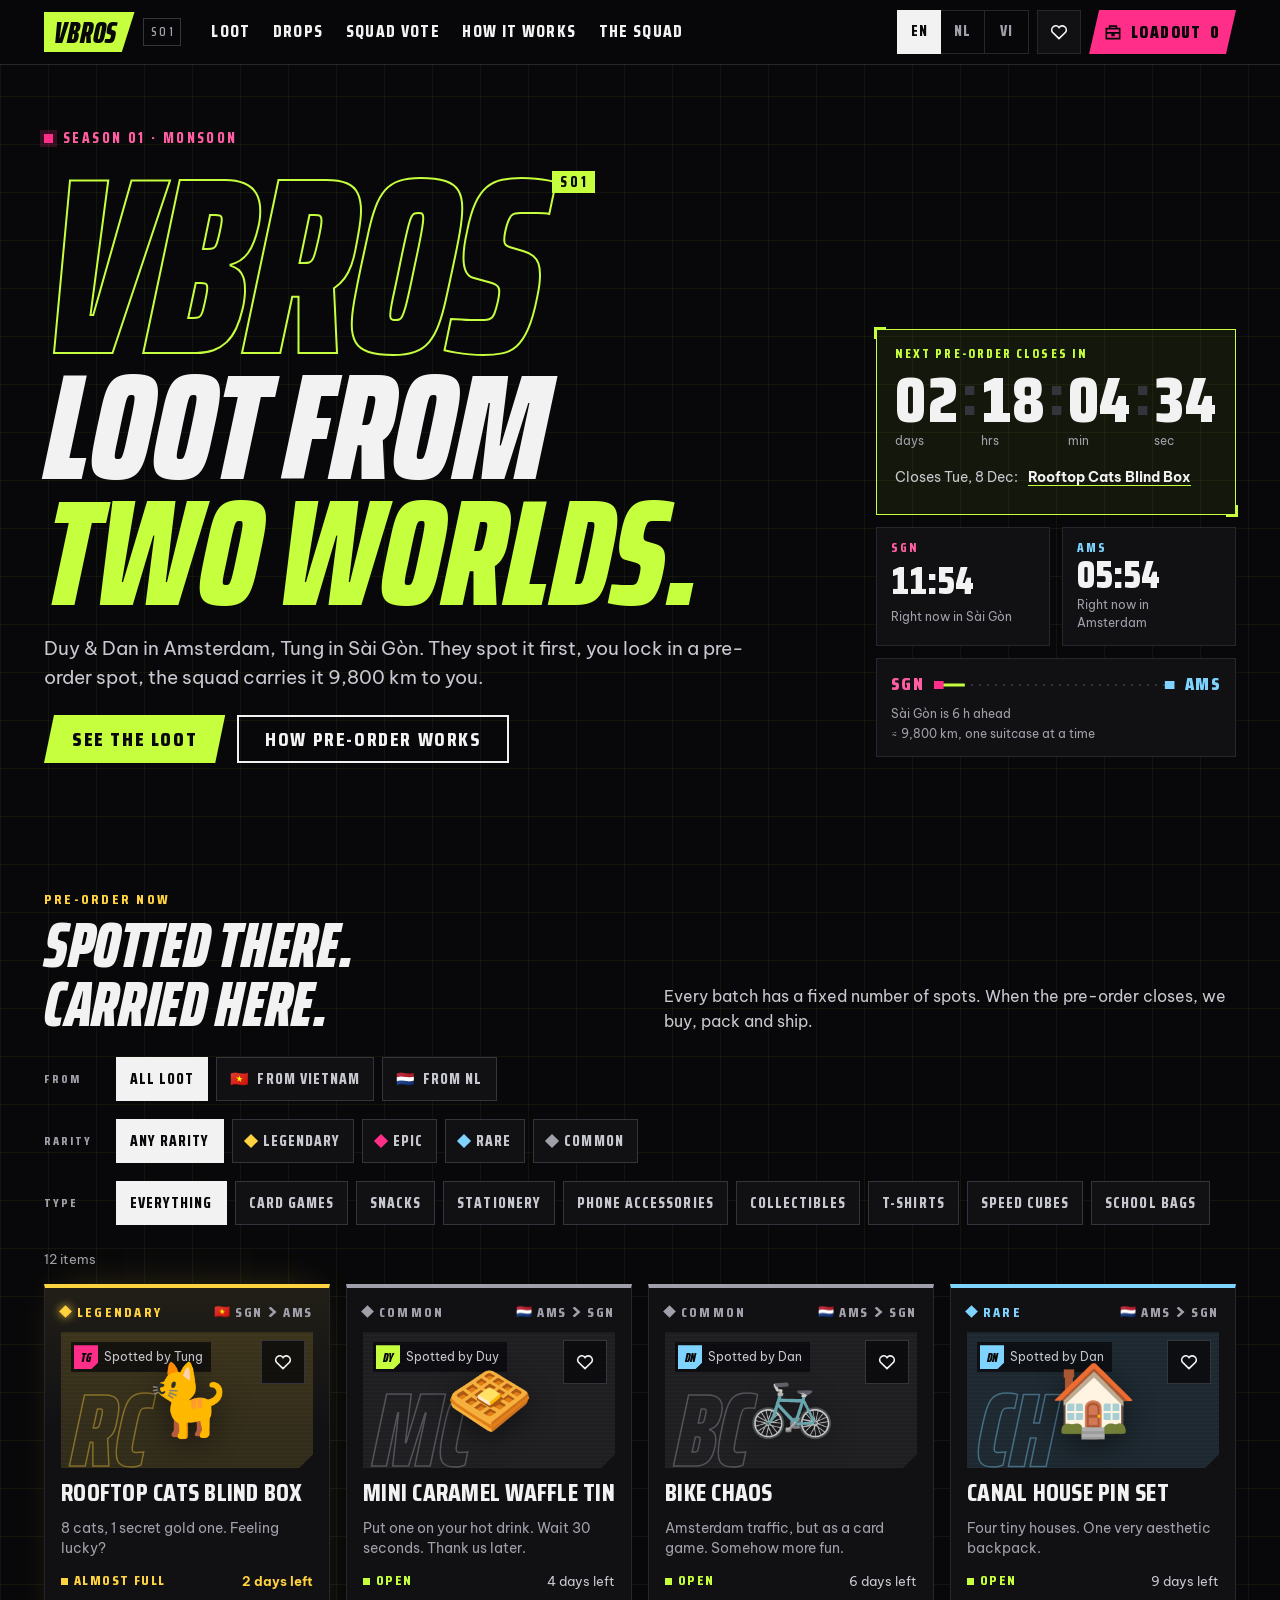
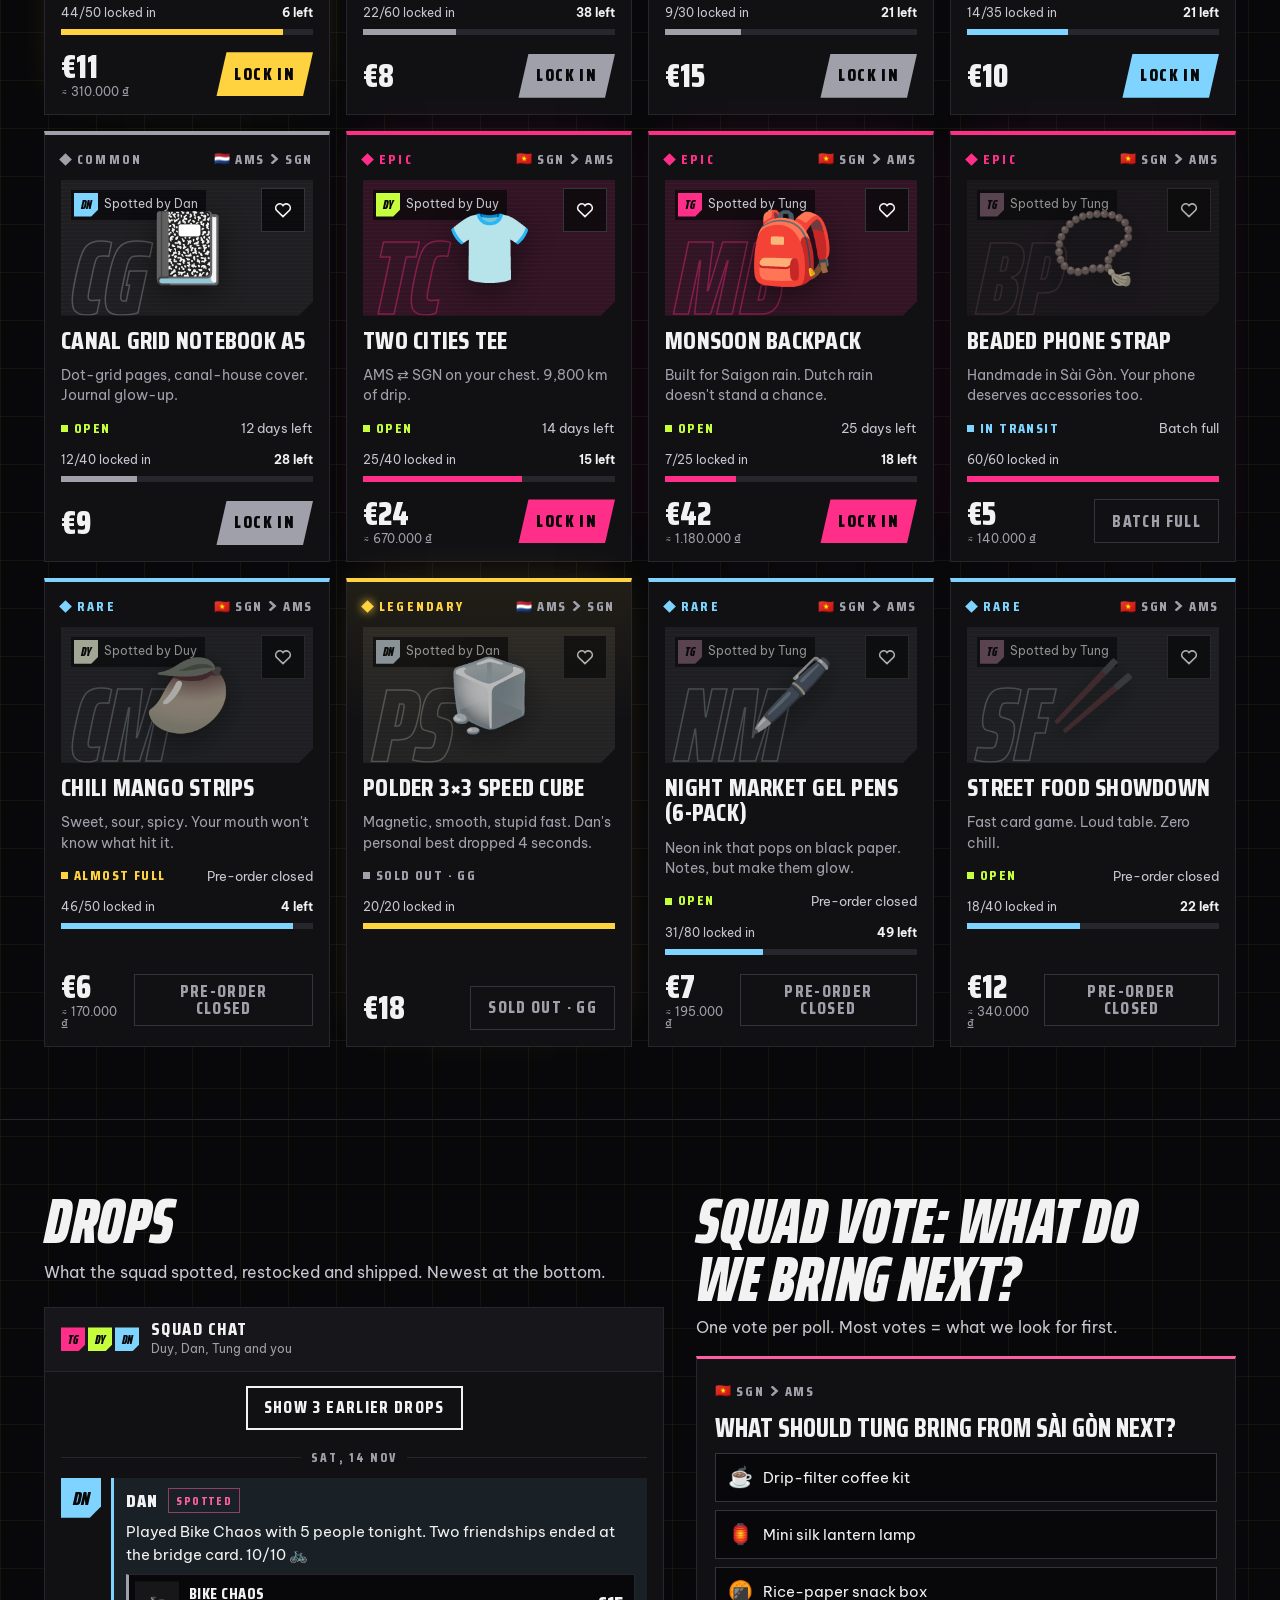
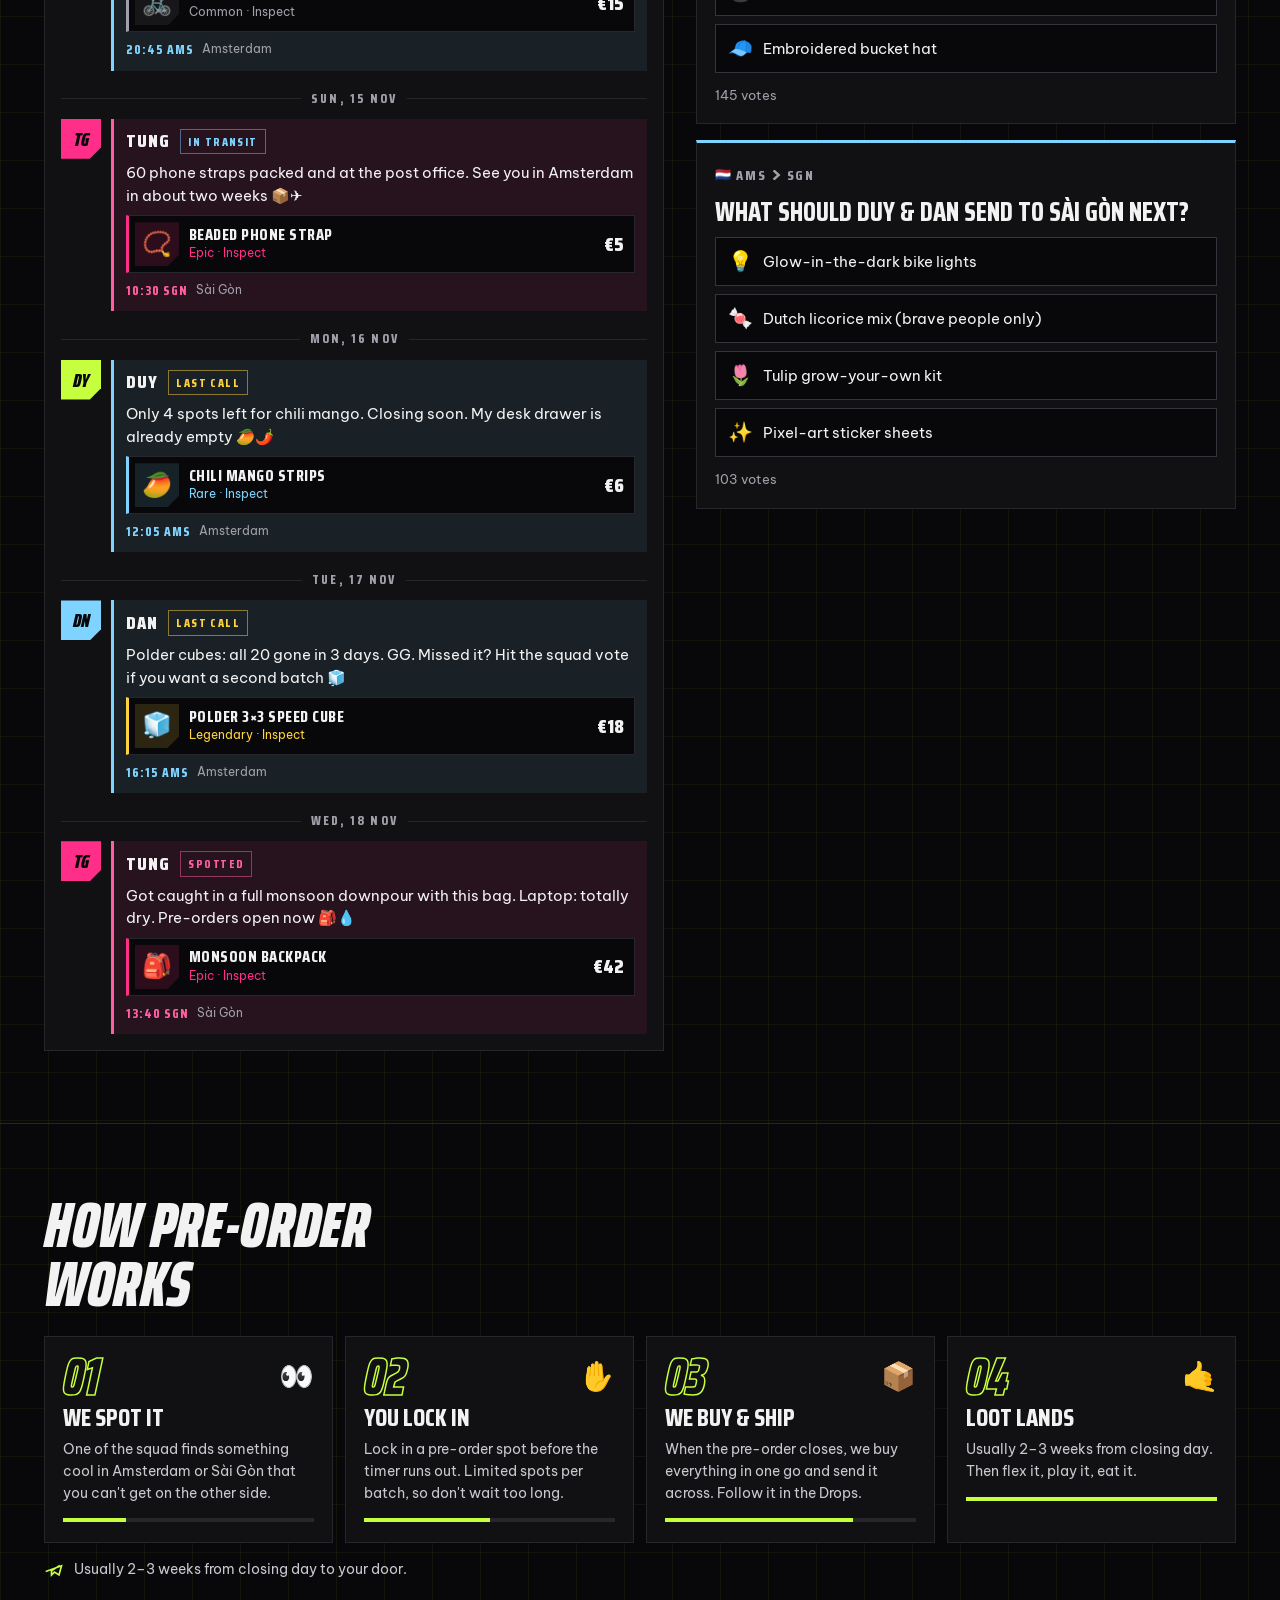
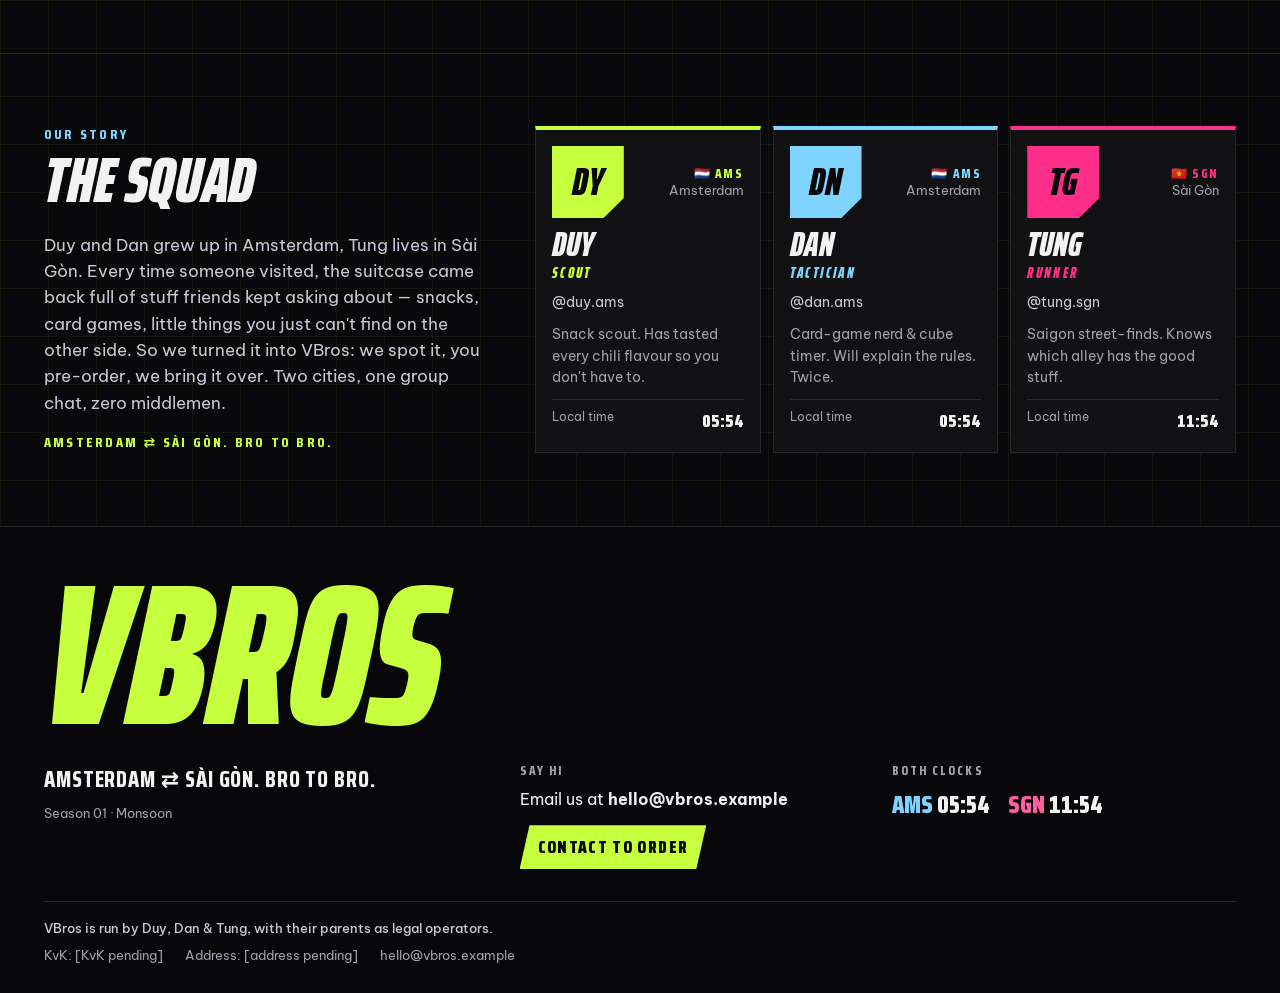
==== commit f626ca85: "Hero: 'Loot from two worlds' on top; 'Spotted there. Carried here.' above the loot grid Co-Authored-" ====
--- a/index.html
+++ b/index.html
@@ -1388,6 +1388,14 @@
         en: ["Spotted there.", "Carried here."],
         nl: ["Daar gespot.", "Hier gebracht."],
         vi: ["Thấy bên kia,", "xách về bên này."]
+      },
+      // The BIG headline at the very top of the home page, in 2 lines
+      // (2nd line in lime). "Spotted there. Carried here." is now the
+      // title above the loot grid.
+      lootLines: {
+        en: ["Loot from", "two worlds."],
+        nl: ["Loot uit", "twee werelden."],
+        vi: ["Đồ xịn từ", "hai thế giới."]
       },
       subline: {
         en: "Duy & Dan in Amsterdam, Tung in Sài Gòn. They spot it first, you lock in a pre-order spot, the squad carries it 9,800 km to you.",
@@ -1879,7 +1887,7 @@
 <section class="sec" id="shop" aria-labelledby="shopTitle">
   <div class="wrap">
     <div class="sec__head">
-      <div><span class="lbl sec__kicker" style="color:var(--yel)" data-t="ui.sections.products"></span><h2 class="disp" id="shopTitle" data-t="ui.sections.loot"></h2></div>
+      <div><span class="lbl sec__kicker" style="color:var(--yel)" data-t="ui.sections.products"></span><h2 class="disp" id="shopTitle" data-t="ui.hero.headline"></h2></div>
       <p data-t="site.shopIntro"></p>
     </div>
     <div class="filters">
@@ -2147,7 +2155,7 @@
     document.documentElement.lang = state.lang;
     $$("[data-t]").forEach((el) => { const v = path(el.dataset.t); if (v != null) el.textContent = t(v); });
     $$("[data-t-aria]").forEach((el) => { const v = path(el.dataset.tAria); if (v != null) el.setAttribute("aria-label", t(v)); });
-    const tg = t(UI.hero.headlineLines) || [t(UI.hero.headline), ""];
+    const tg = t(UI.hero.lootLines) || t(UI.hero.headlineLines) || [t(UI.hero.headline), ""];
     $("#tag1").textContent = tg[0]; $("#tag2").textContent = tg[1] || "";
     $("#ftrEmail").textContent = UI.footer.email;
     $("#ftrEmail2").textContent = UI.footer.email;
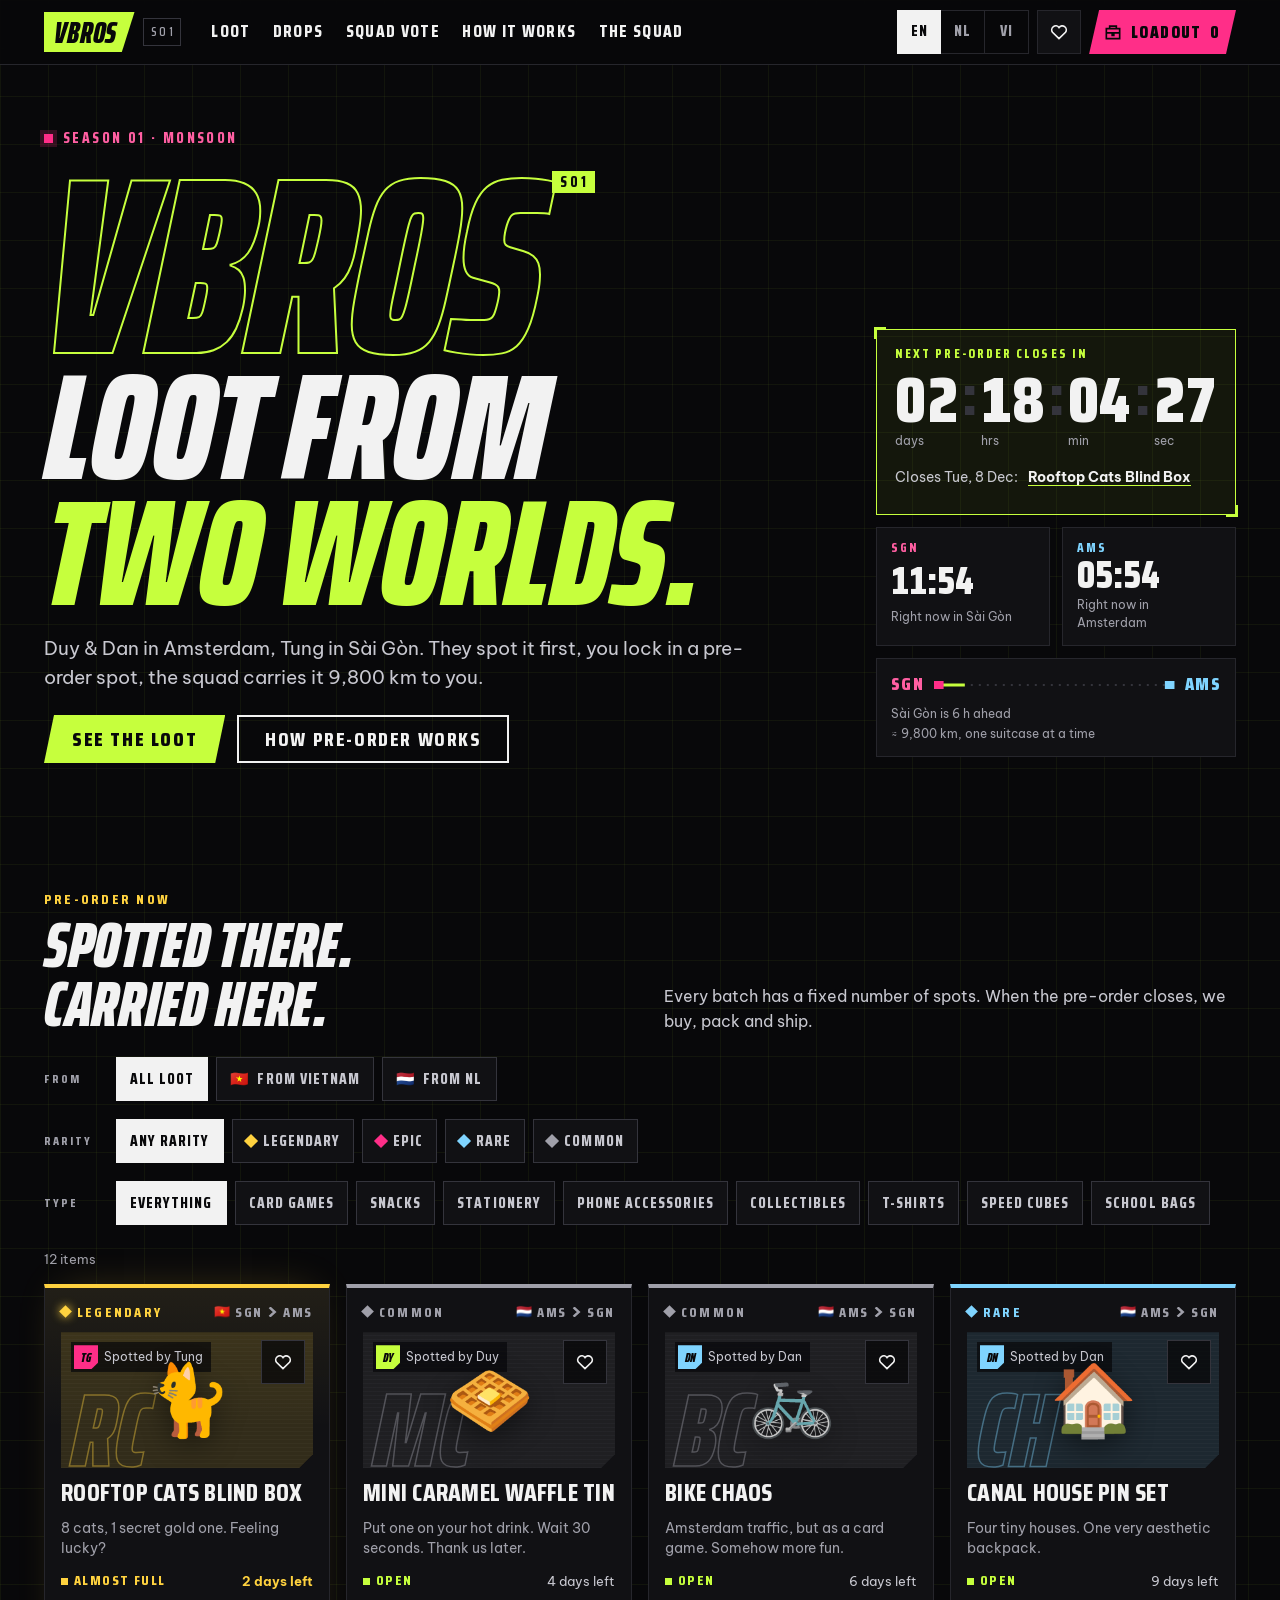
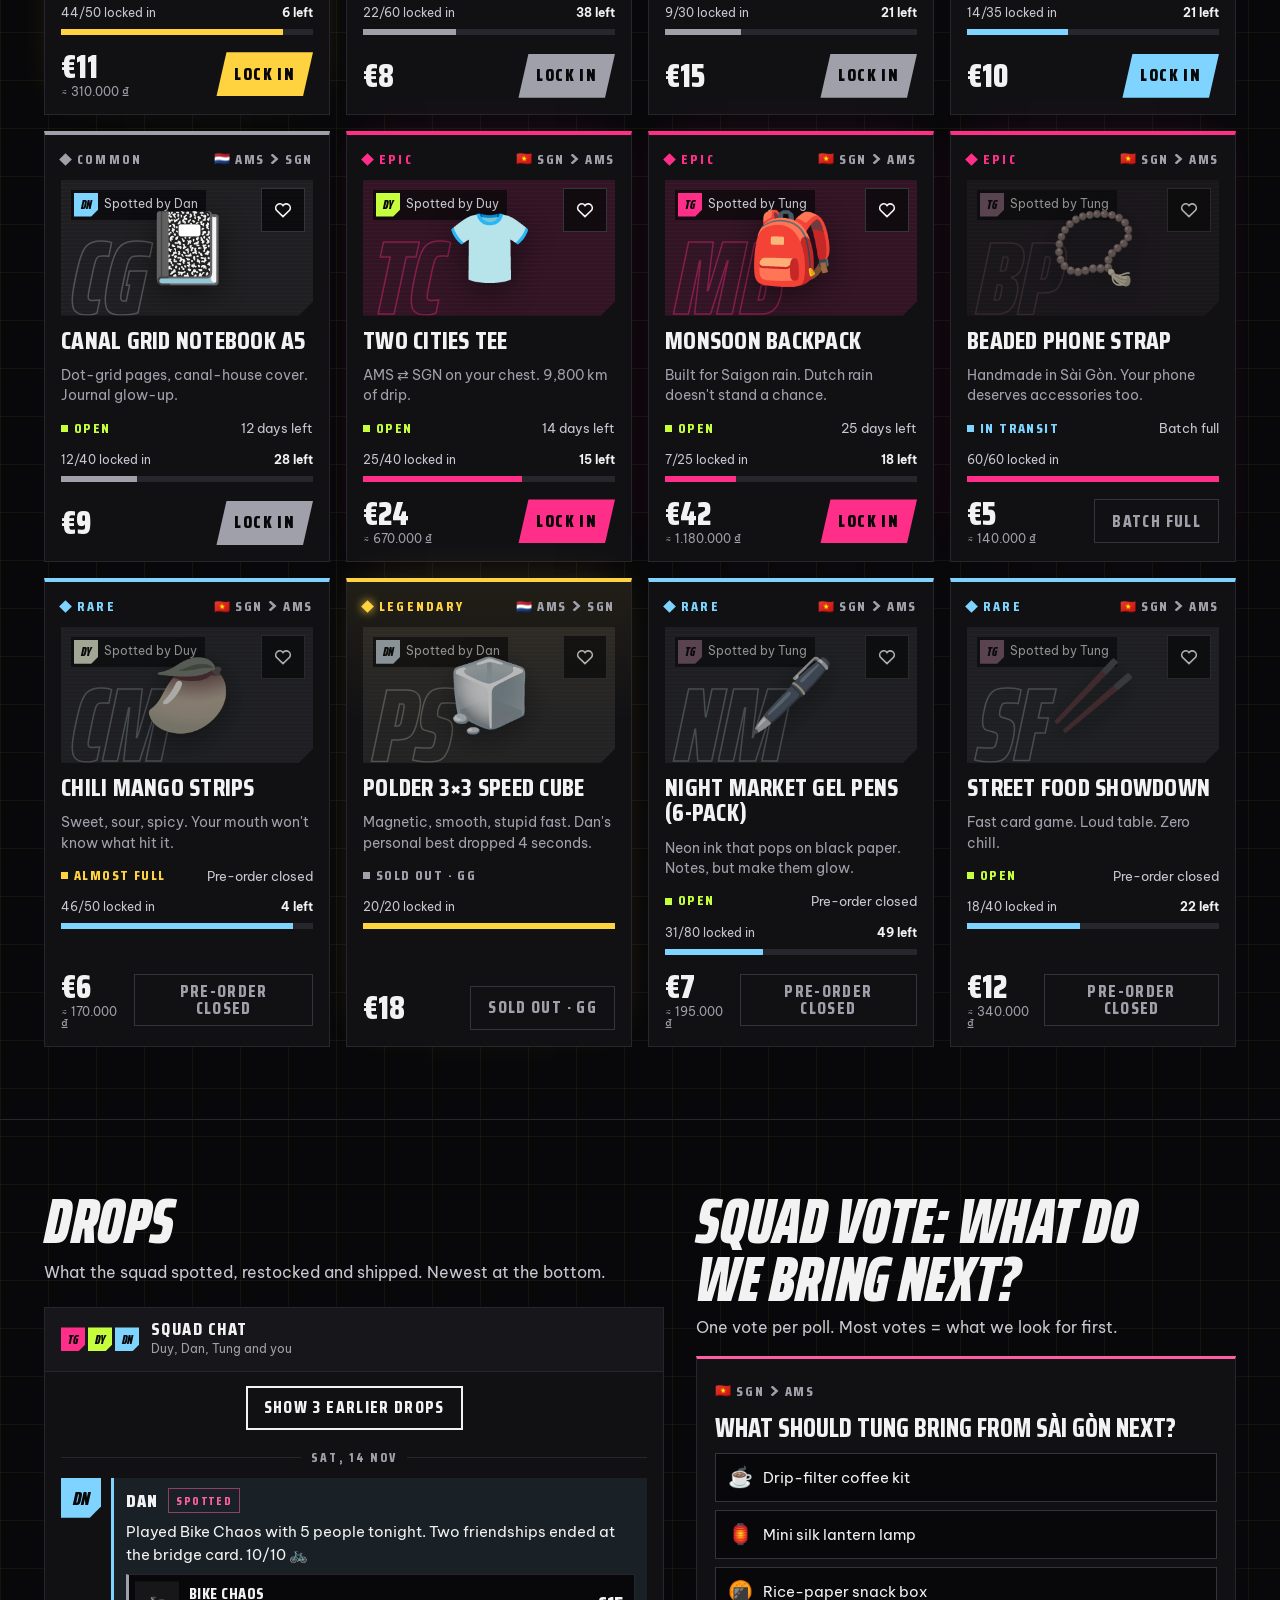
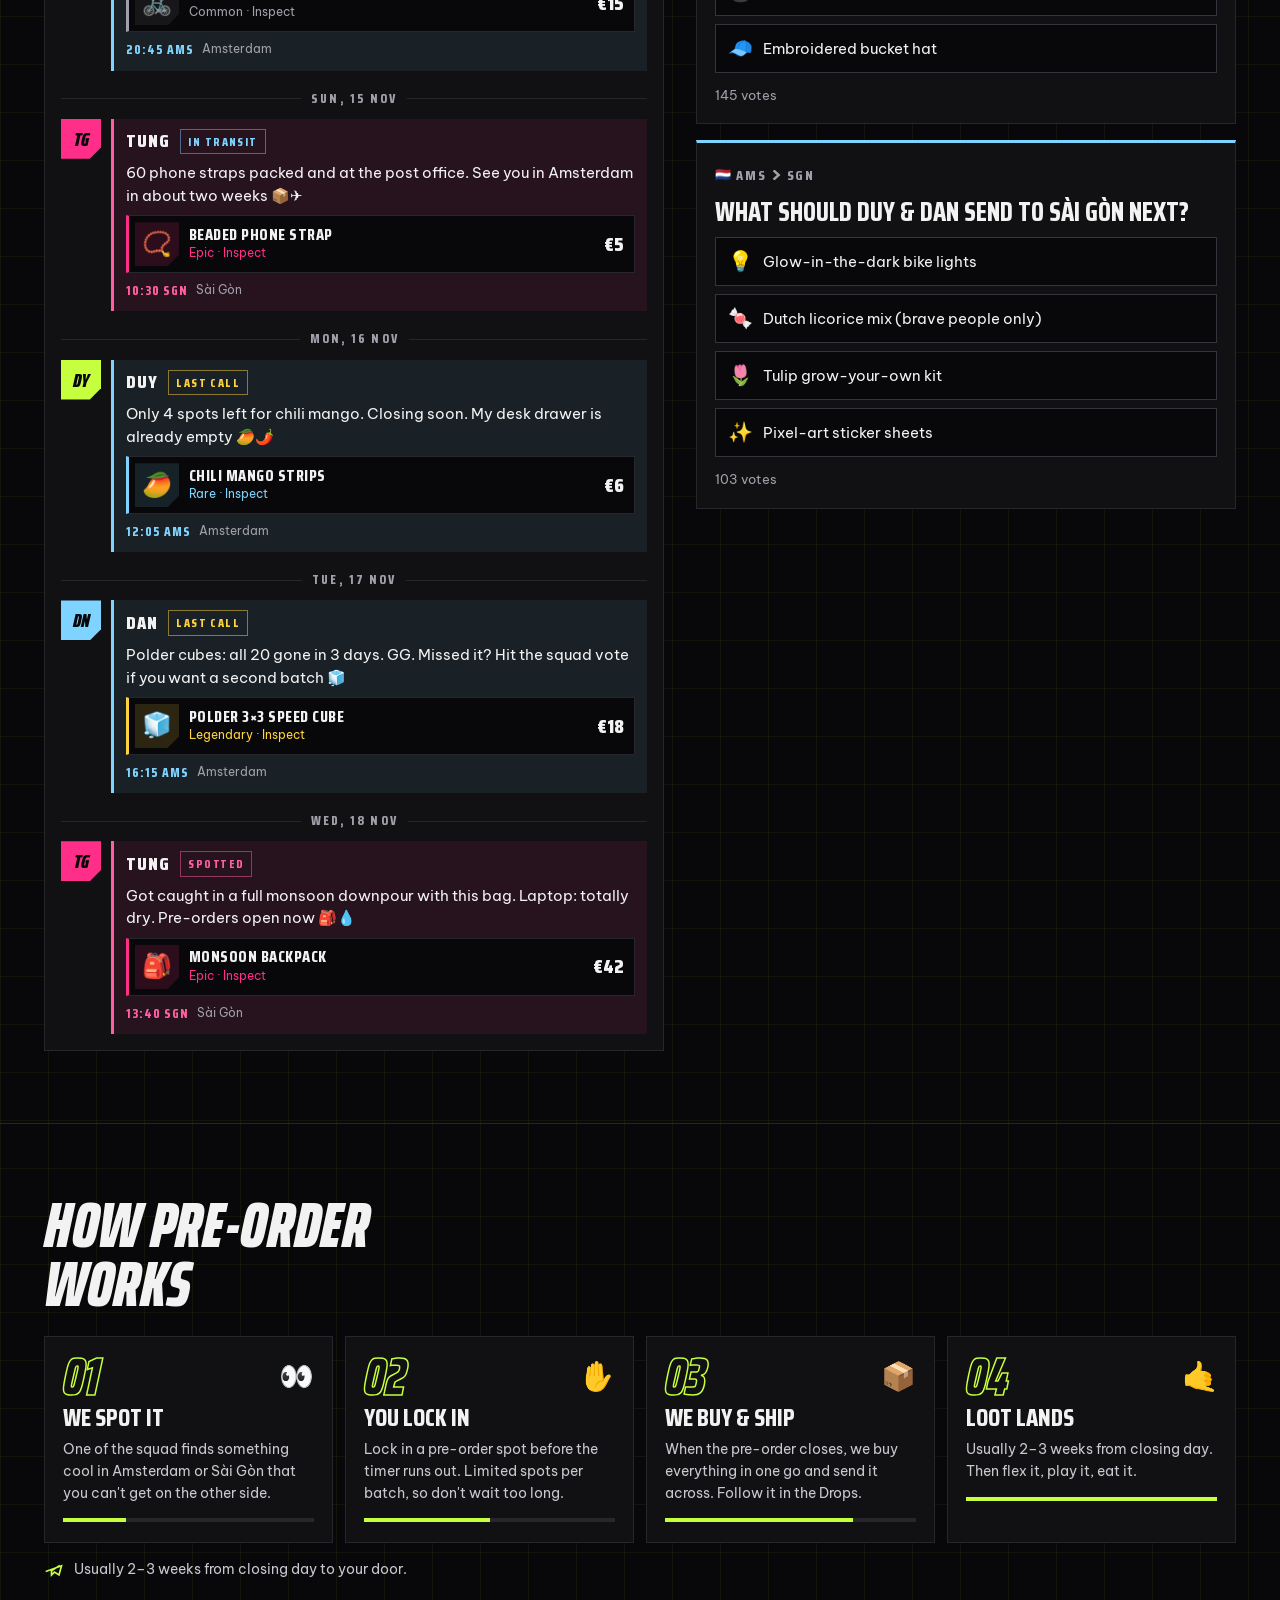
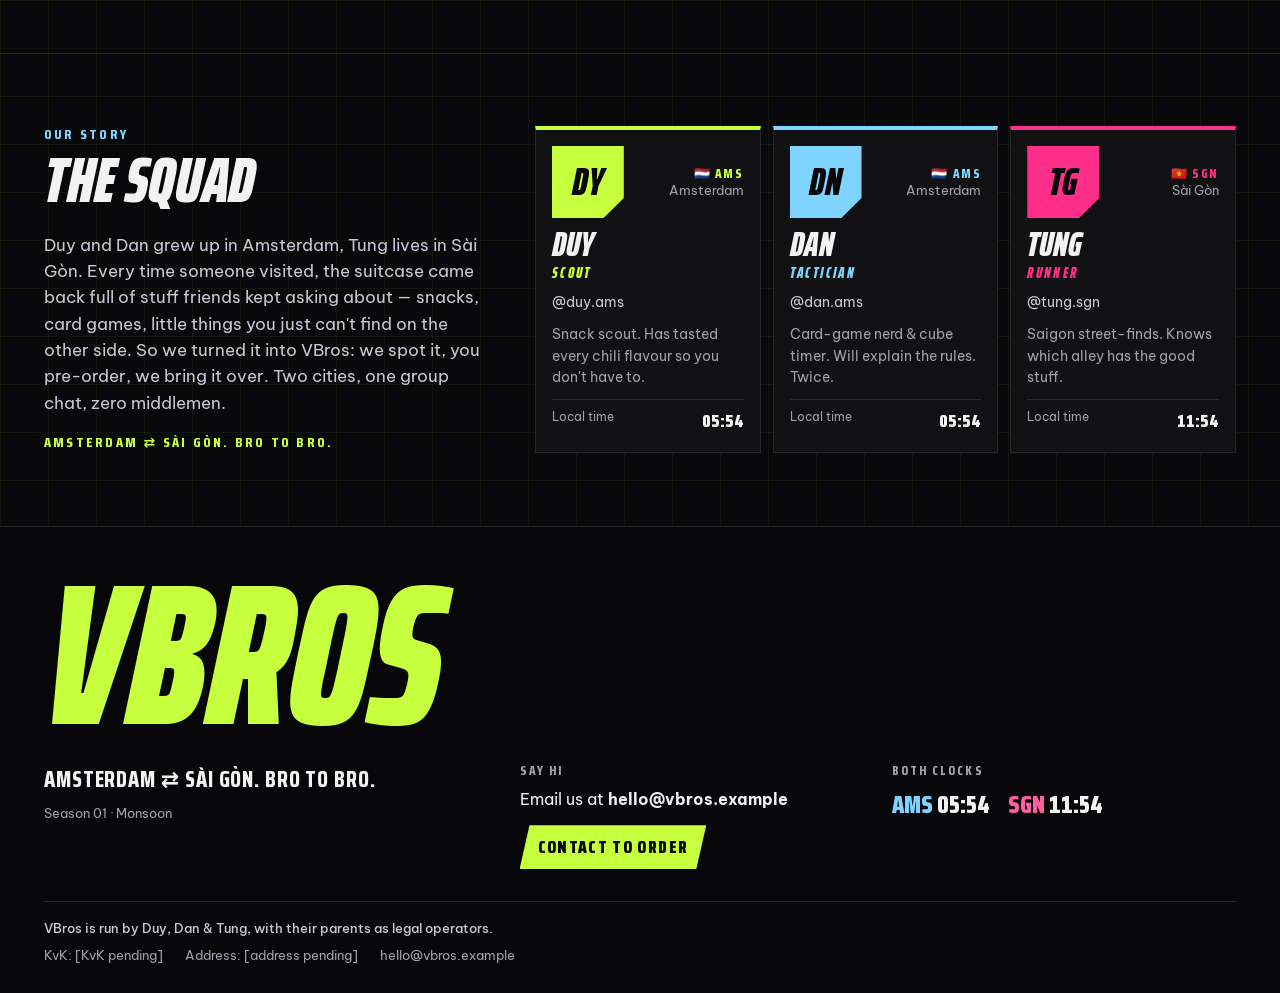
==== commit ce094390: "Vietnamese spelling of founder names: Đan and Tùng Founder names can now be a {en,nl,vi} object; VI " ====
--- a/index.html
+++ b/index.html
@@ -630,7 +630,9 @@
      -------------------------------------------------------------------
      • id      : short code, lowercase, no spaces. Products & drops use it
                  in "spottedBy" / "author" to say who found / posted it.
-     • name    : FIRST NAME ONLY
+     • name    : FIRST NAME ONLY. Plain text ("Duy"), or 3 languages
+                 when the Vietnamese spelling differs:
+                 { en: "Dan", nl: "Dan", vi: "Đan" }
      • city    : where they live
      • flag    : "NL" or "VN"
      • handle  : their social handle
@@ -660,7 +662,7 @@
     // ↑↑↑ end of example ↑↑↑
     {
       id: "dan",
-      name: "Dan",
+      name: { en: "Dan", nl: "Dan", vi: "Đan" },
       city: "Amsterdam",
       flag: "NL",
       handle: "@dan.ams",
@@ -674,7 +676,7 @@
     },
     {
       id: "tung",
-      name: "Tung",
+      name: { en: "Tung", nl: "Tung", vi: "Tùng" },
       city: "Sài Gòn",
       flag: "VN",
       handle: "@tung.sgn",
@@ -1045,7 +1047,7 @@
       hype: {
         en: "Magnetic, smooth, stupid fast. Dan's personal best dropped 4 seconds.",
         nl: "Magnetisch, soepel, belachelijk snel. Dan z'n PB ging 4 seconden omlaag.",
-        vi: "Có nam châm, xoay mượt, nhanh khó tin. Dan phá luôn kỷ lục cá nhân, nhanh hơn 4 giây."
+        vi: "Có nam châm, xoay mượt, nhanh khó tin. Đan phá luôn kỷ lục cá nhân, nhanh hơn 4 giây."
       },
       description: {
         en: "Magnetic 3×3 speed cube with adjustable tension, made by a small Dutch cube shop. Stickerless, so no peeling ever.",
@@ -1242,7 +1244,7 @@
       question: {
         en: "What should Tung bring from Sài Gòn next?",
         nl: "Wat moet Tung als volgende uit Sài Gòn meenemen?",
-        vi: "Đợt tới Tung nên mang gì từ Sài Gòn qua?"
+        vi: "Đợt tới Tùng nên mang gì từ Sài Gòn qua?"
       },
       options: [
         {
@@ -1295,7 +1297,7 @@
       question: {
         en: "What should Duy & Dan send to Sài Gòn next?",
         nl: "Wat moeten Duy en Dan als volgende naar Sài Gòn sturen?",
-        vi: "Duy với Dan nên gửi gì về Sài Gòn tiếp?"
+        vi: "Duy với Đan nên gửi gì về Sài Gòn tiếp?"
       },
       options: [
         {
@@ -1400,7 +1402,7 @@
       subline: {
         en: "Duy & Dan in Amsterdam, Tung in Sài Gòn. They spot it first, you lock in a pre-order spot, the squad carries it 9,800 km to you.",
         nl: "Duy en Dan in Amsterdam, Tung in Sài Gòn. Zij spotten het als eerste, jij lockt een pre-orderplek, de squad brengt het 9.800 km naar jou.",
-        vi: "Duy với Dan ở Amsterdam, Tung ở Sài Gòn. Tụi mình săn trước, bạn chốt suất đặt trước, cả đội xách về 9.800 cây số tới tay bạn."
+        vi: "Duy với Đan ở Amsterdam, Tùng ở Sài Gòn. Tụi mình săn trước, bạn chốt suất đặt trước, cả đội xách về 9.800 cây số tới tay bạn."
       },
       ctaPrimary:   { en: "See the loot",        nl: "Check de loot",       vi: "Xem kho đồ" },
       ctaSecondary: { en: "How pre-order works", nl: "Zo werkt pre-orderen", vi: "Đặt trước là sao?" },
@@ -1558,7 +1560,7 @@
     story: {
       en: "Duy and Dan grew up in Amsterdam, Tung lives in Sài Gòn. Every time someone visited, the suitcase came back full of stuff friends kept asking about — snacks, card games, little things you just can't find on the other side. So we turned it into VBros: we spot it, you pre-order, we bring it over. Two cities, one group chat, zero middlemen.",
       nl: "Duy en Dan zijn opgegroeid in Amsterdam, Tung woont in Sài Gòn. Elke keer als iemand op bezoek ging, kwam de koffer terug vol spullen waar vrienden steeds naar vroegen: snacks, kaartspellen, kleine dingen die je aan de andere kant gewoon niet vindt. Dus hebben we er VBros van gemaakt: wij spotten het, jij pre-ordert, wij nemen het mee. Twee steden, één groepsapp, geen tussenpersonen.",
-      vi: "Duy với Dan lớn lên ở Amsterdam, còn Tung sống ở Sài Gòn. Mỗi lần có ai qua lại, vali về là đầy đồ mà tụi bạn cứ hỏi hoài — snack, game bài, mấy món nhỏ nhỏ bên kia không có. Vậy là tụi mình lập ra VBros: tụi mình săn, bạn đặt trước, tụi mình mang về. Hai thành phố, một group chat, không qua trung gian."
+      vi: "Duy với Đan lớn lên ở Amsterdam, còn Tùng sống ở Sài Gòn. Mỗi lần có ai qua lại, vali về là đầy đồ mà tụi bạn cứ hỏi hoài — snack, game bài, mấy món nhỏ nhỏ bên kia không có. Vậy là tụi mình lập ra VBros: tụi mình săn, bạn đặt trước, tụi mình mang về. Hai thành phố, một group chat, không qua trung gian."
     },
 
     /* --- Wishlist --- */
@@ -1716,7 +1718,7 @@
       runBy: {
         en: "VBros is run by Duy, Dan & Tung, with their parents as legal operators.",
         nl: "VBros wordt gerund door Duy, Dan & Tung. Hun ouders zijn officieel de exploitanten.",
-        vi: "VBros do Duy, Dan & Tung vận hành, với ba mẹ là người đại diện pháp lý."
+        vi: "VBros do Duy, Đan & Tùng vận hành, với ba mẹ là người đại diện pháp lý."
       },
       kvk:     { en: "KvK: [KvK pending]",   nl: "KvK: [KvK pending]",   vi: "KvK: [KvK pending]" },
       address: { en: "Address: [address pending]", nl: "Adres: [adres volgt]", vi: "Địa chỉ: [đang cập nhật]" },
@@ -1775,7 +1777,7 @@
   more:         { en: "One more", nl: "Eentje erbij", vi: "Thêm một" },
   each:         { en: "{price} each", nl: "{price} per stuk", vi: "{price} mỗi món" },
   chatTitle:    { en: "Squad chat", nl: "Squad chat", vi: "Nhóm chat" },
-  chatMembers:  { en: "Duy, Dan, Tung and you", nl: "Duy, Dan, Tung en jij", vi: "Duy, Dan, Tung và bạn" },
+  chatMembers:  { en: "Duy, Dan, Tung and you", nl: "Duy, Dan, Tung en jij", vi: "Duy, Đan, Tùng và bạn" },
   dropsIntro:   { en: "What the squad spotted, restocked and shipped. Newest at the bottom.", nl: "Wat de squad spotte, weer binnen kreeg en verstuurde. Nieuwste onderaan.", vi: "Đội vừa săn gì, có hàng lại gì, gửi gì. Tin mới nhất ở dưới cùng." },
   pollIntro:    { en: "One vote per poll. Most votes = what we look for first.", nl: "Eén stem per poll. Meeste stemmen = waar we eerst naar zoeken.", vi: "Mỗi poll một phiếu. Nhiều phiếu nhất = tụi mình săn trước." },
   yourPick:     { en: "your pick", nl: "jouw keuze", vi: "bạn chọn" },
@@ -2055,7 +2057,7 @@
   const RARITIES = ["common", "rare", "epic", "legendary"];
   const rarityOf = (p) => (RARITIES.includes(p.rarity) ? p.rarity : "common");
   /** monogram for a founder: first + last letter (Duy → DY, Tung → TG) */
-  const monoTxt = (f) => { const n = String(f.name || "?"); return (n[0] + (n.length > 1 ? n[n.length - 1] : "")).toUpperCase(); };
+  const monoTxt = (f) => { const n = String(t(f.name) || "?"); return (n[0] + (n.length > 1 ? n[n.length - 1] : "")).toUpperCase(); };
   const mono = (f, size = "") => `<span class="mono ${size ? "mono--" + size : ""} m-${esc(f.id)}" aria-hidden="true">${esc(monoTxt(f))}</span>`;
   /** big outlined code on the loot slot: initials of the English name */
   const code = (p) => (p.name.en || "").split(/[\s-]+/).filter((w) => /^[A-Za-z]/.test(w)).slice(0, 2).map((w) => w[0]).join("").toUpperCase();
@@ -2199,7 +2201,7 @@
     const spot = withSpotter ? founder(p.spottedBy) : null;
     return `<div class="vis"${withSpotter ? ` data-action="open-product" data-id="${p.id}"` : ""}>
       <span class="vis__code" aria-hidden="true">${esc(code(p))}</span>
-      ${spot ? `<span class="vis__spot">${mono(spot)}<span>${esc(t(UI.product.spottedBy, { name: spot.name }))}</span></span>` : ""}
+      ${spot ? `<span class="vis__spot">${mono(spot)}<span>${esc(t(UI.product.spottedBy, { name: t(spot.name) }))}</span></span>` : ""}
       ${heartBtn(p)}
       <span class="vis__emoji emoji" role="img" aria-label="${esc(t(p.name))}">${p.visual.emoji}</span>
     </div>`;
@@ -2265,7 +2267,7 @@
       html += `<li class="msg msg--${cc.toLowerCase()}">
         ${mono(f, "md")}
         <article class="msg__body">
-          <div class="msg__meta"><span class="msg__who">${esc(f.name)}</span><span class="tagchip tag--${esc(d.tag)}">${esc(t(UI.dropTags[d.tag]))}</span></div>
+          <div class="msg__meta"><span class="msg__who">${esc(t(f.name))}</span><span class="tagchip tag--${esc(d.tag)}">${esc(t(UI.dropTags[d.tag]))}</span></div>
           <p class="msg__text">${esc(t(d.text))}</p>
           ${p ? miniProduct(p) : ""}
           <p class="msg__when"><time datetime="${esc(d.timestamp)}" title="${esc(fullStamp(date, cc))} ${cc}"><b>${clock(date, cc)} ${cc}</b></time><span>${esc(d.city)}</span><span>${esc(relTime(date))}</span></p>
@@ -2312,7 +2314,7 @@
       const cc = cityCode(f);
       return `<li class="player m-${esc(f.id)}">
         <div class="player__hd">${mono(f, "lg")}<span class="player__city"><b><span class="emoji" aria-hidden="true">${flagEmoji(f.flag)}</span> ${cc}</b><span>${esc(f.city)}</span></span></div>
-        <h3 class="player__name">${esc(f.name)}<span class="player__role lbl">${esc(t(f.squadRole))}</span></h3>
+        <h3 class="player__name">${esc(t(f.name))}<span class="player__role lbl">${esc(t(f.squadRole))}</span></h3>
         <p class="player__handle">${esc(f.handle)}</p>
         <p class="player__bio">${esc(t(f.role))}</p>
         <p class="player__time"><span>${esc(t(S.localTime))}</span><b data-clock="${cc}">--:--</b></p>
@@ -2432,7 +2434,7 @@
         ${note}
         <div class="pm__row"><p class="price"><span class="price__eur" style="font-size:40px">${money(p.priceEUR)}</span><span class="price__vnd">${esc(vnd(p))}</span></p></div>
         <div class="pm__actions">${addBtn(p)}<button class="btn btn--ghost" type="button" data-action="contact" data-id="${p.id}">${esc(t(UI.buttons.contactToOrder))}</button></div>
-        <div class="pm__spotted">${mono(f, "md")}<div><p style="font-weight:700">${esc(t(UI.product.spottedBy, { name: f.name }))} <span class="muted" style="font-weight:400">· ${esc(t(f.squadRole))}</span></p><p class="small">${esc(f.handle)}, ${esc(f.city)}</p></div></div>
+        <div class="pm__spotted">${mono(f, "md")}<div><p style="font-weight:700">${esc(t(UI.product.spottedBy, { name: t(f.name) }))} <span class="muted" style="font-weight:400">· ${esc(t(f.squadRole))}</span></p><p class="small">${esc(f.handle)}, ${esc(f.city)}</p></div></div>
       </div></div>`;
   }
   function openProduct(id, opener) {
